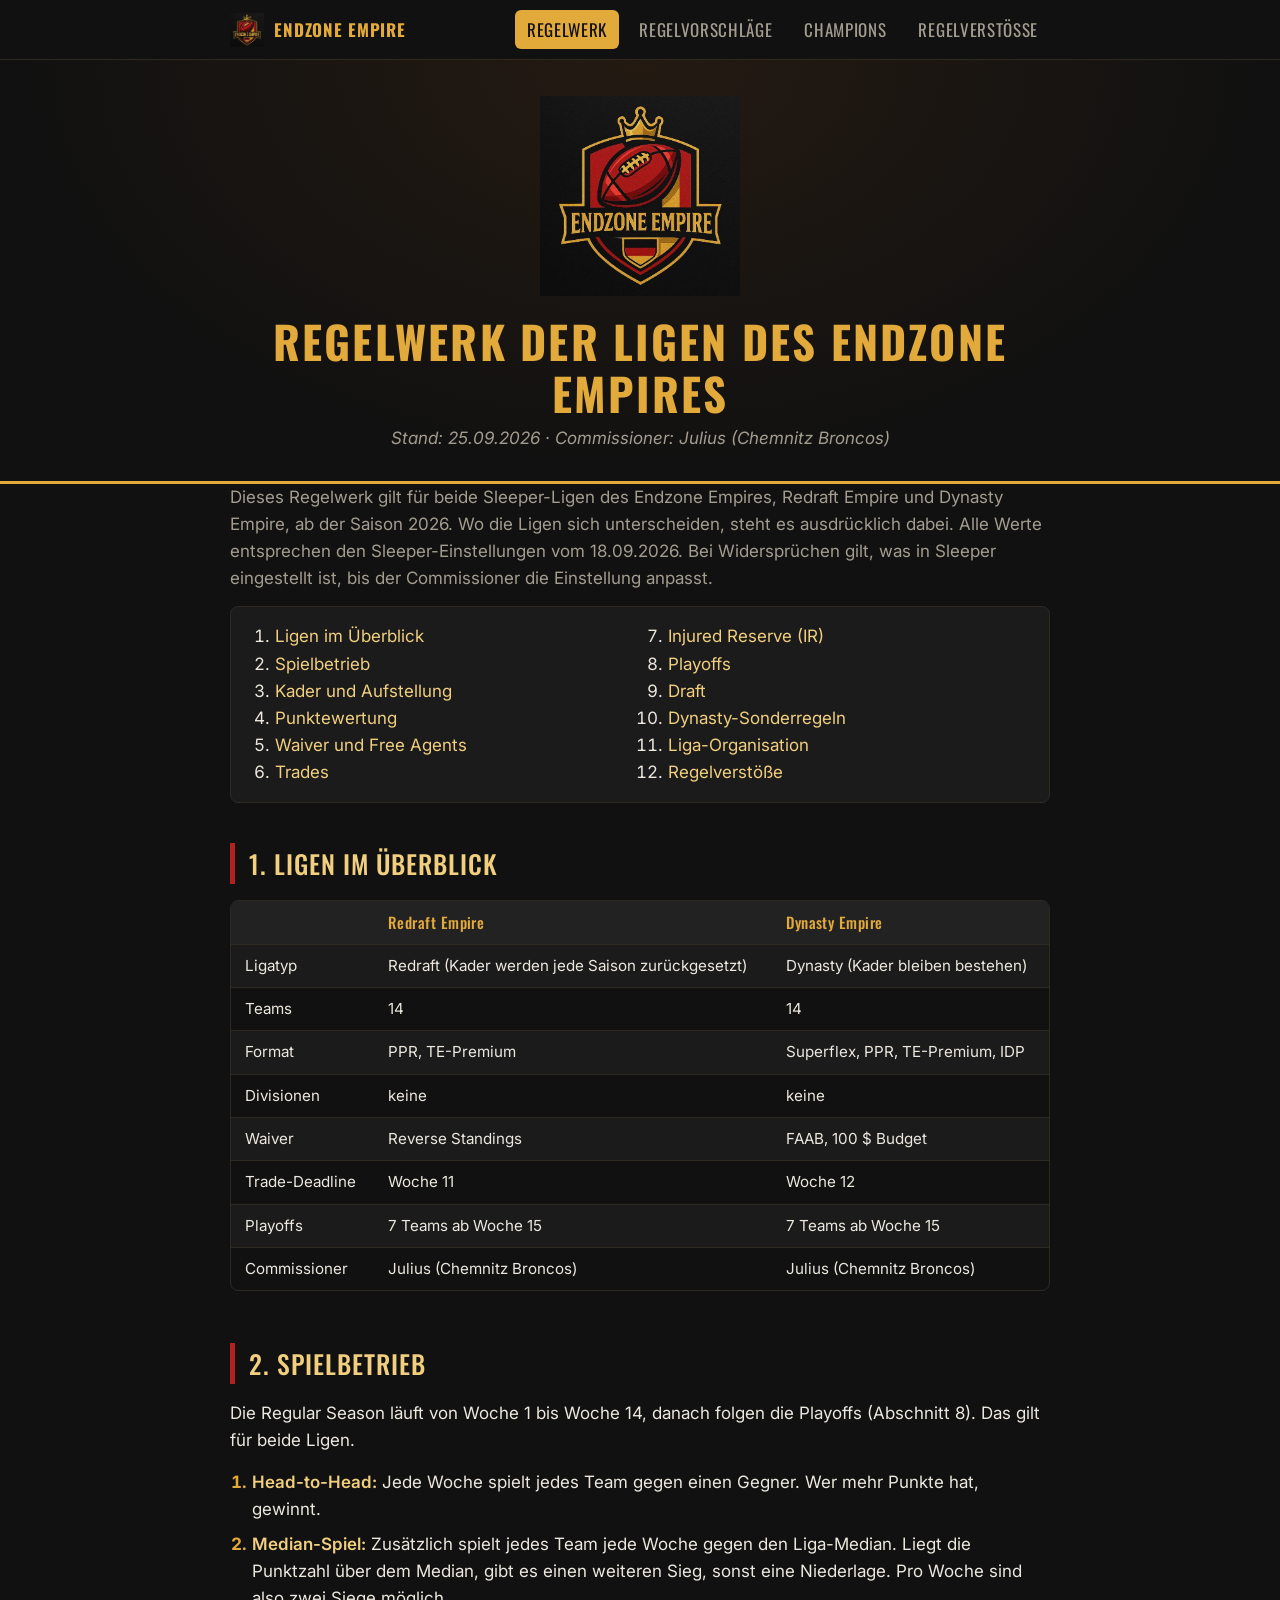
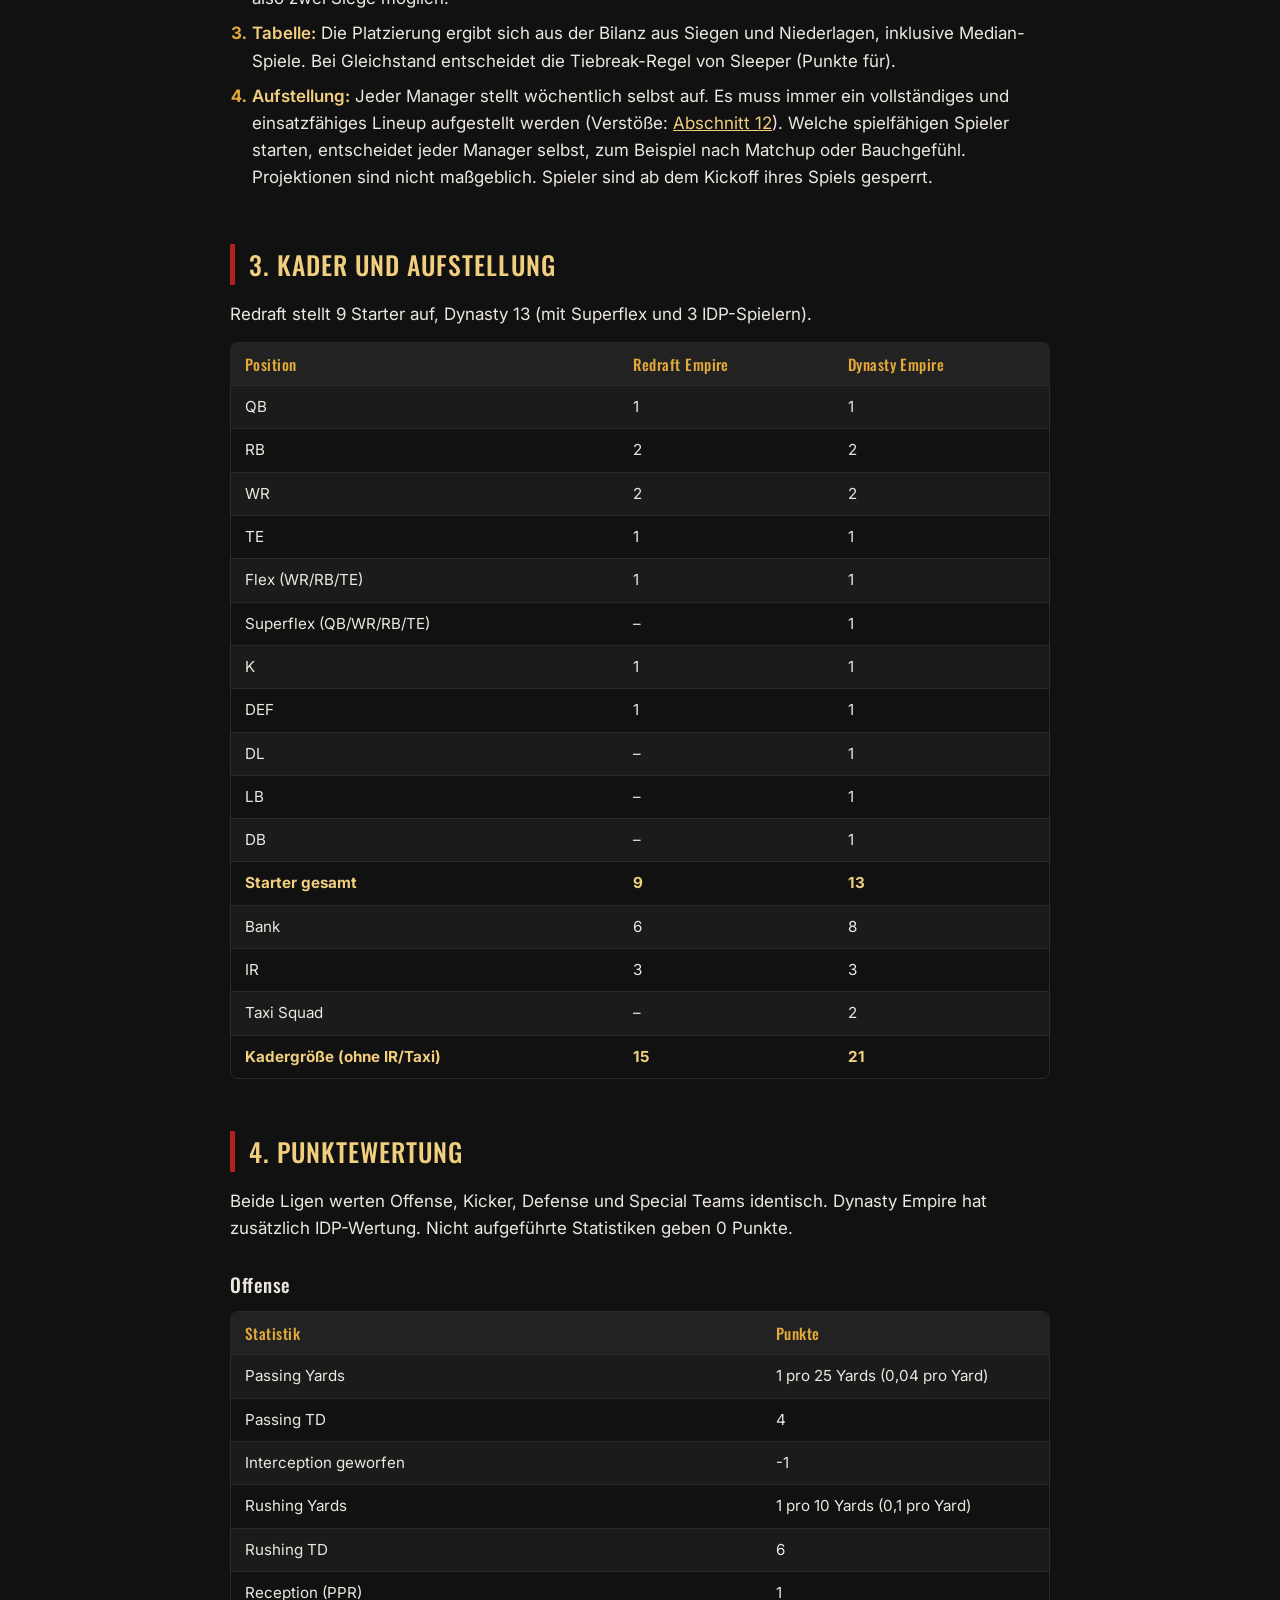
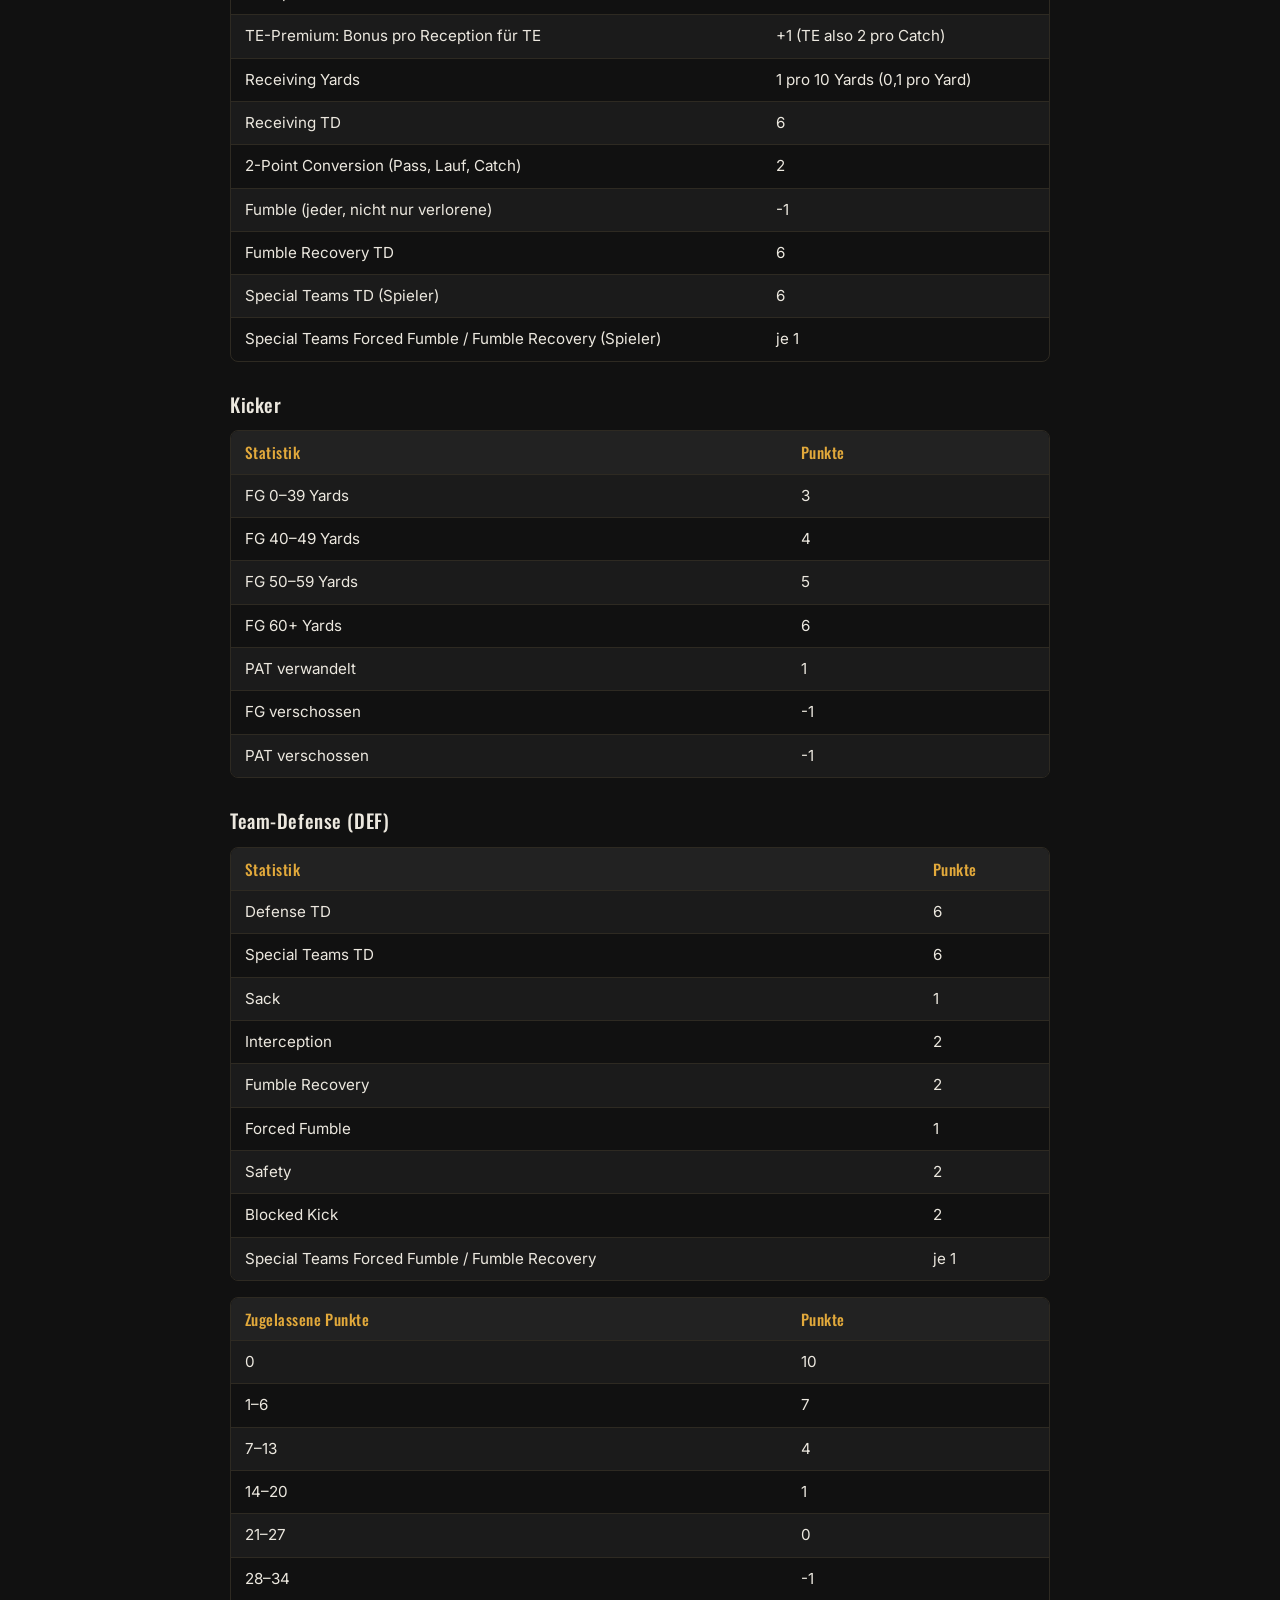
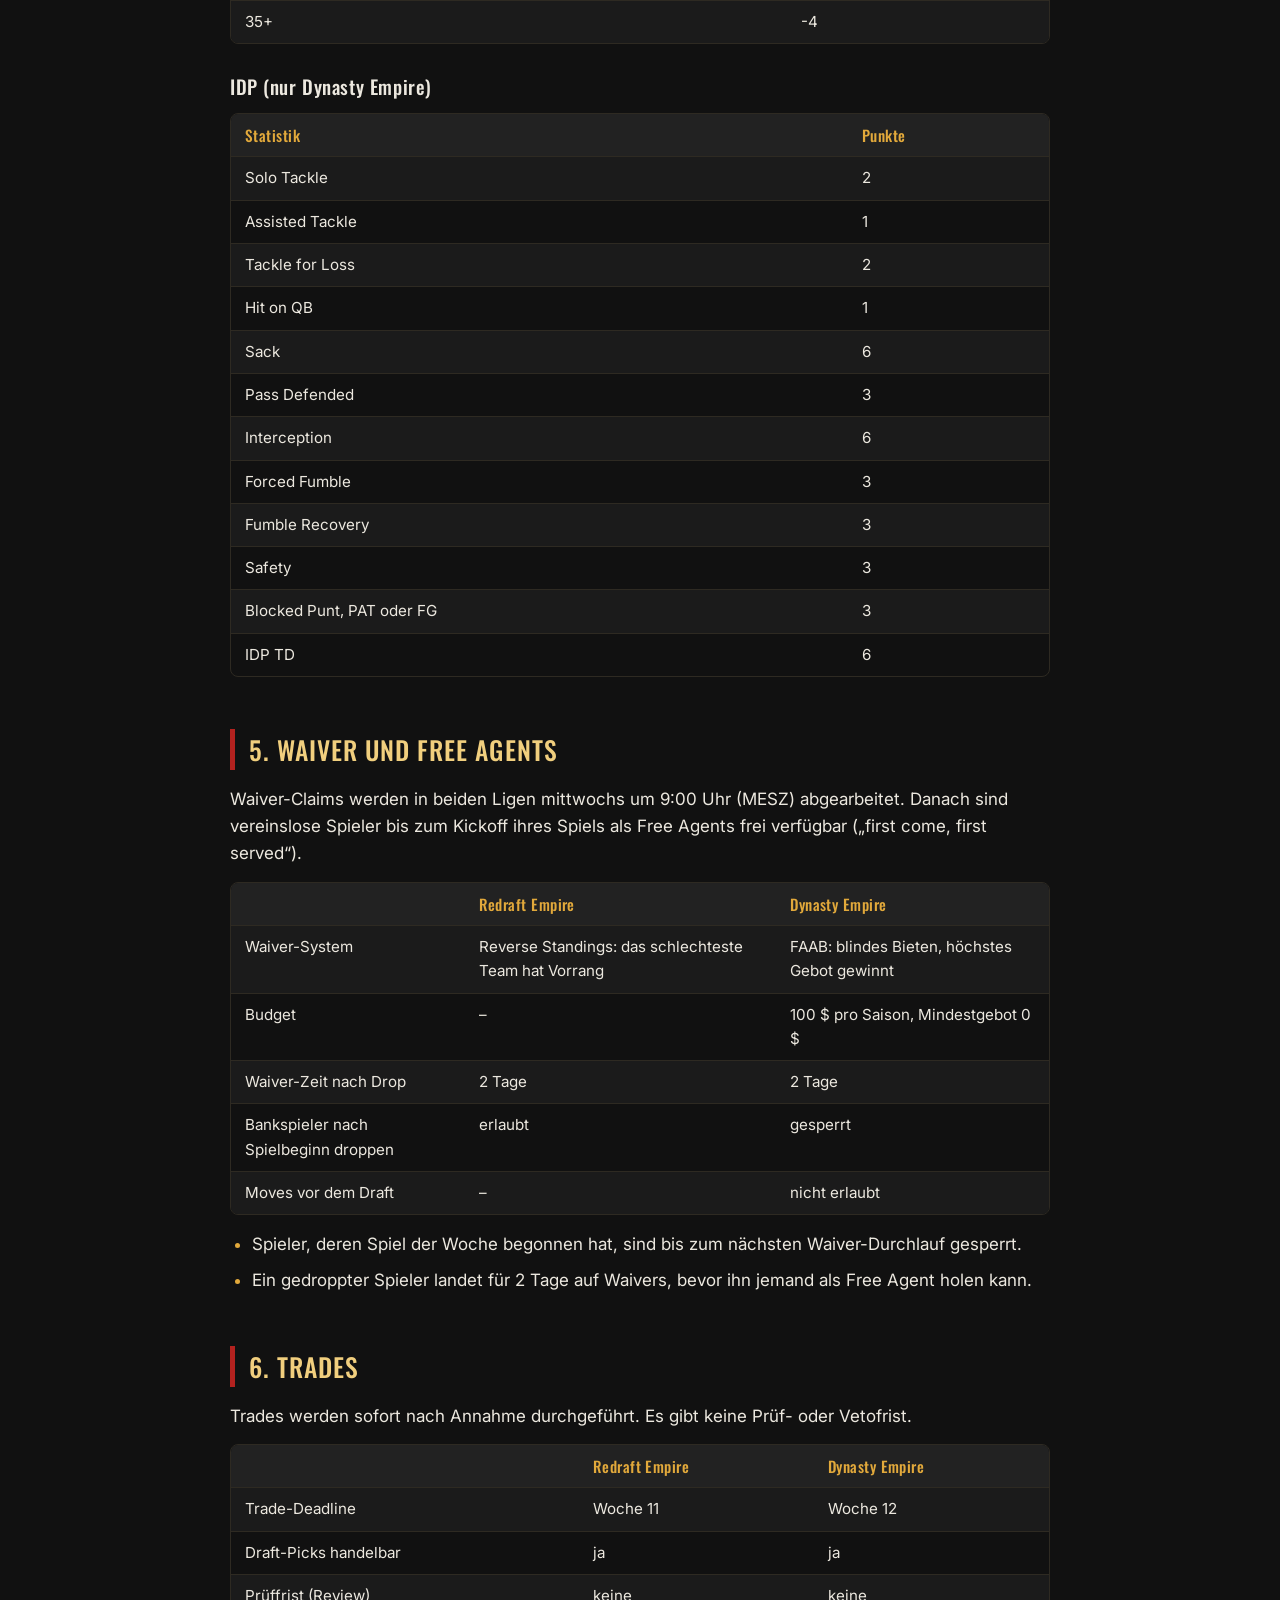
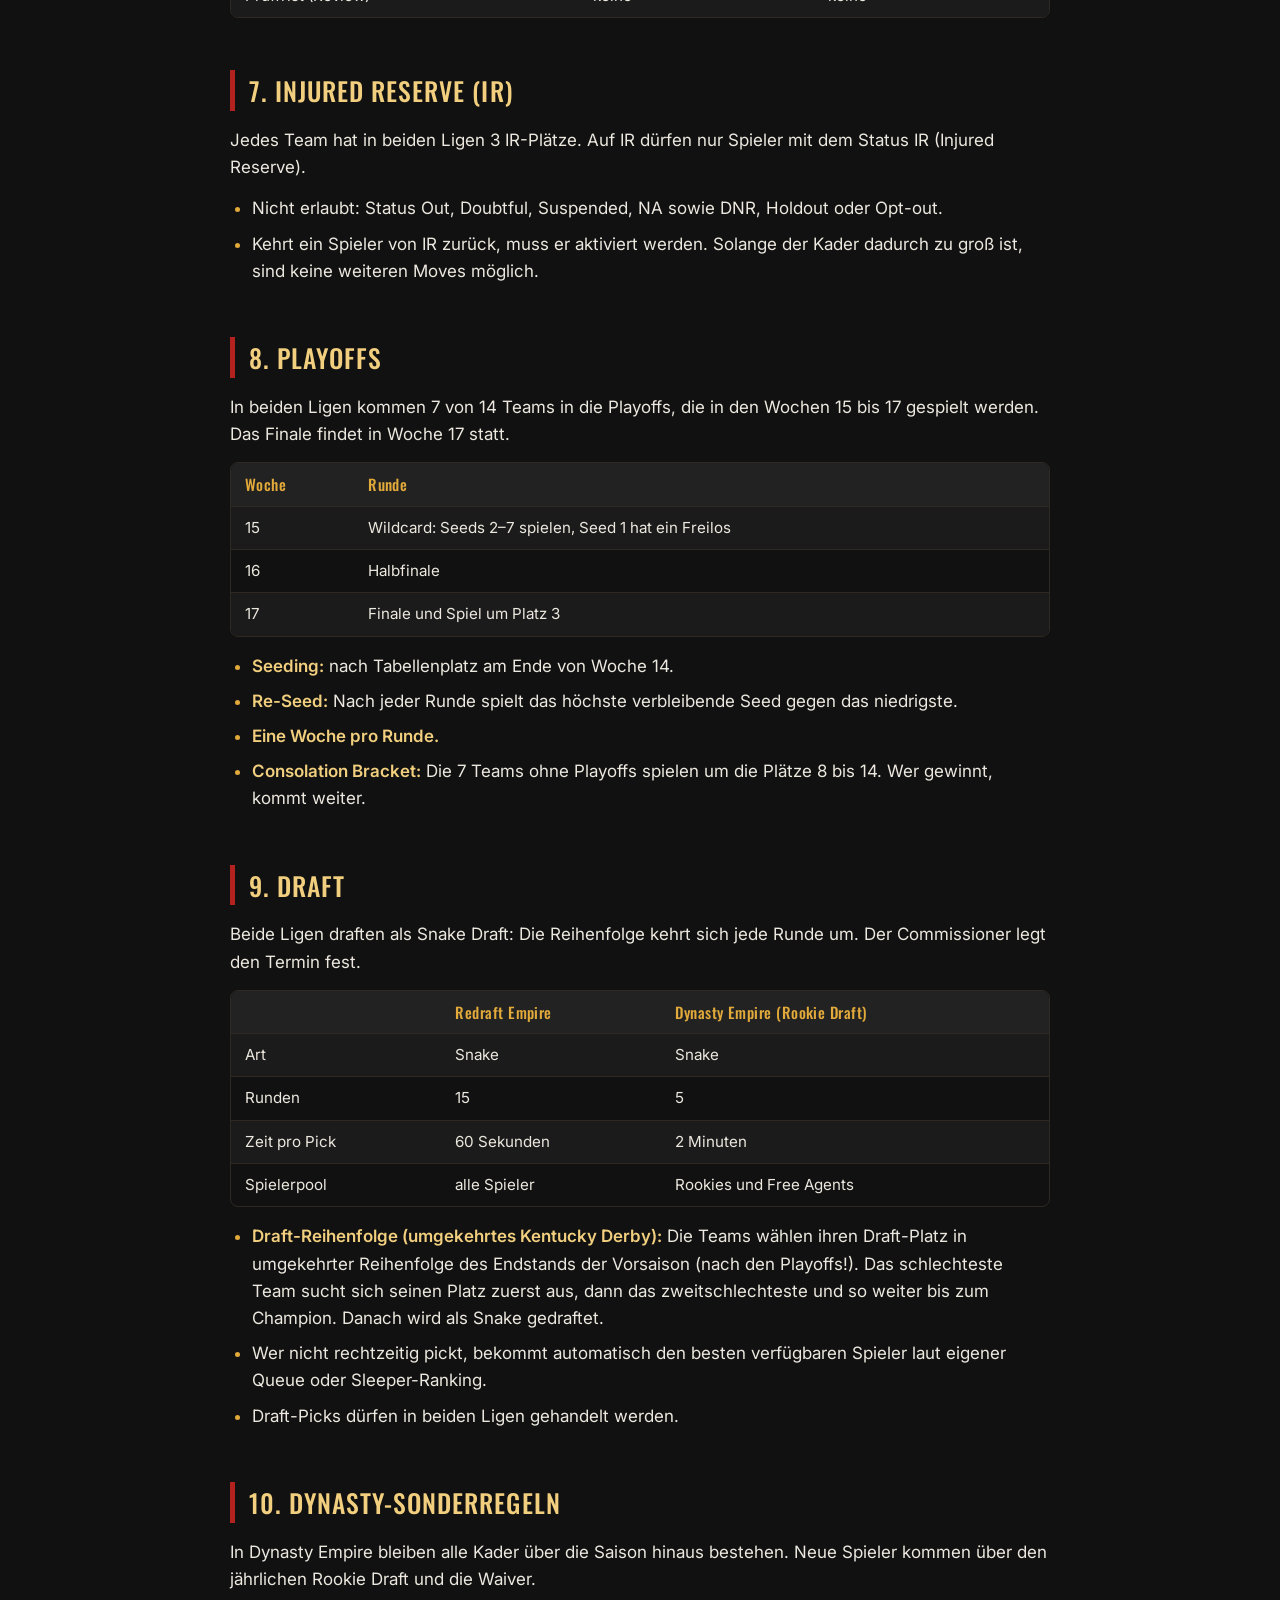
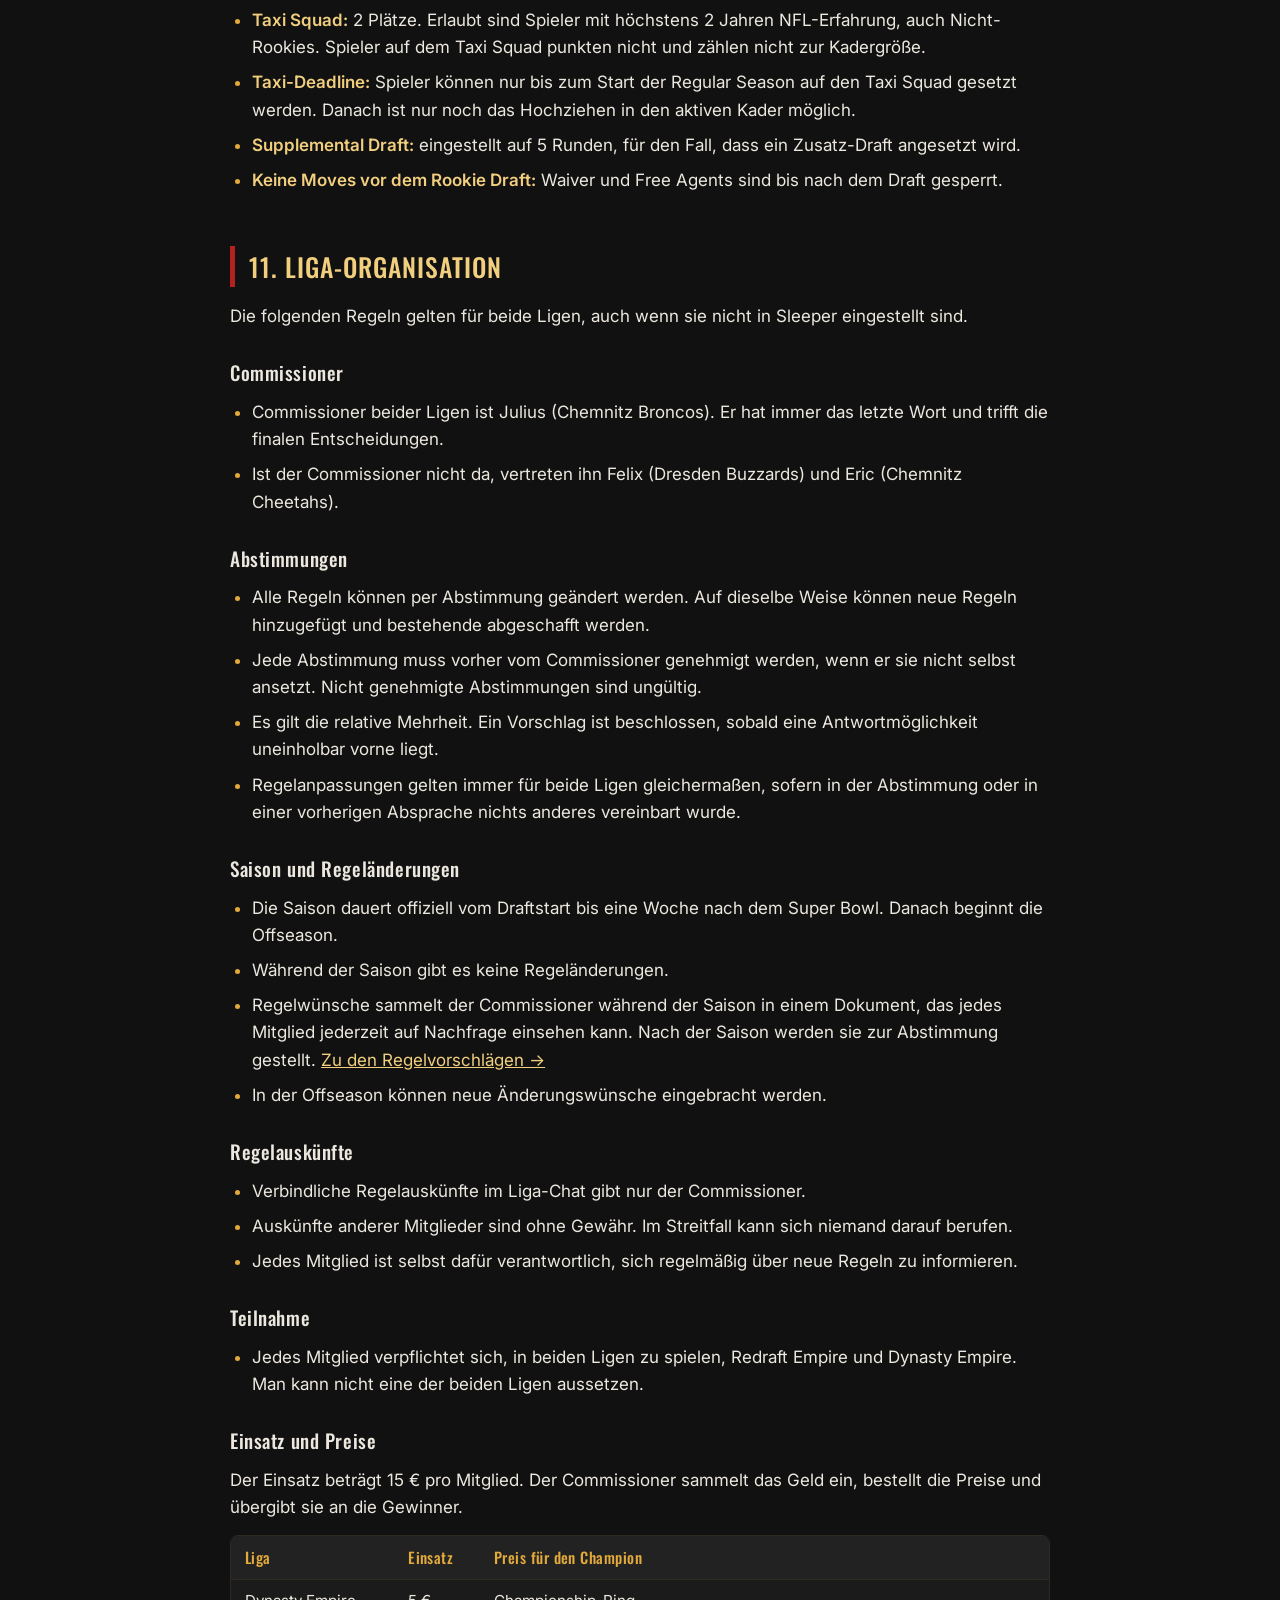
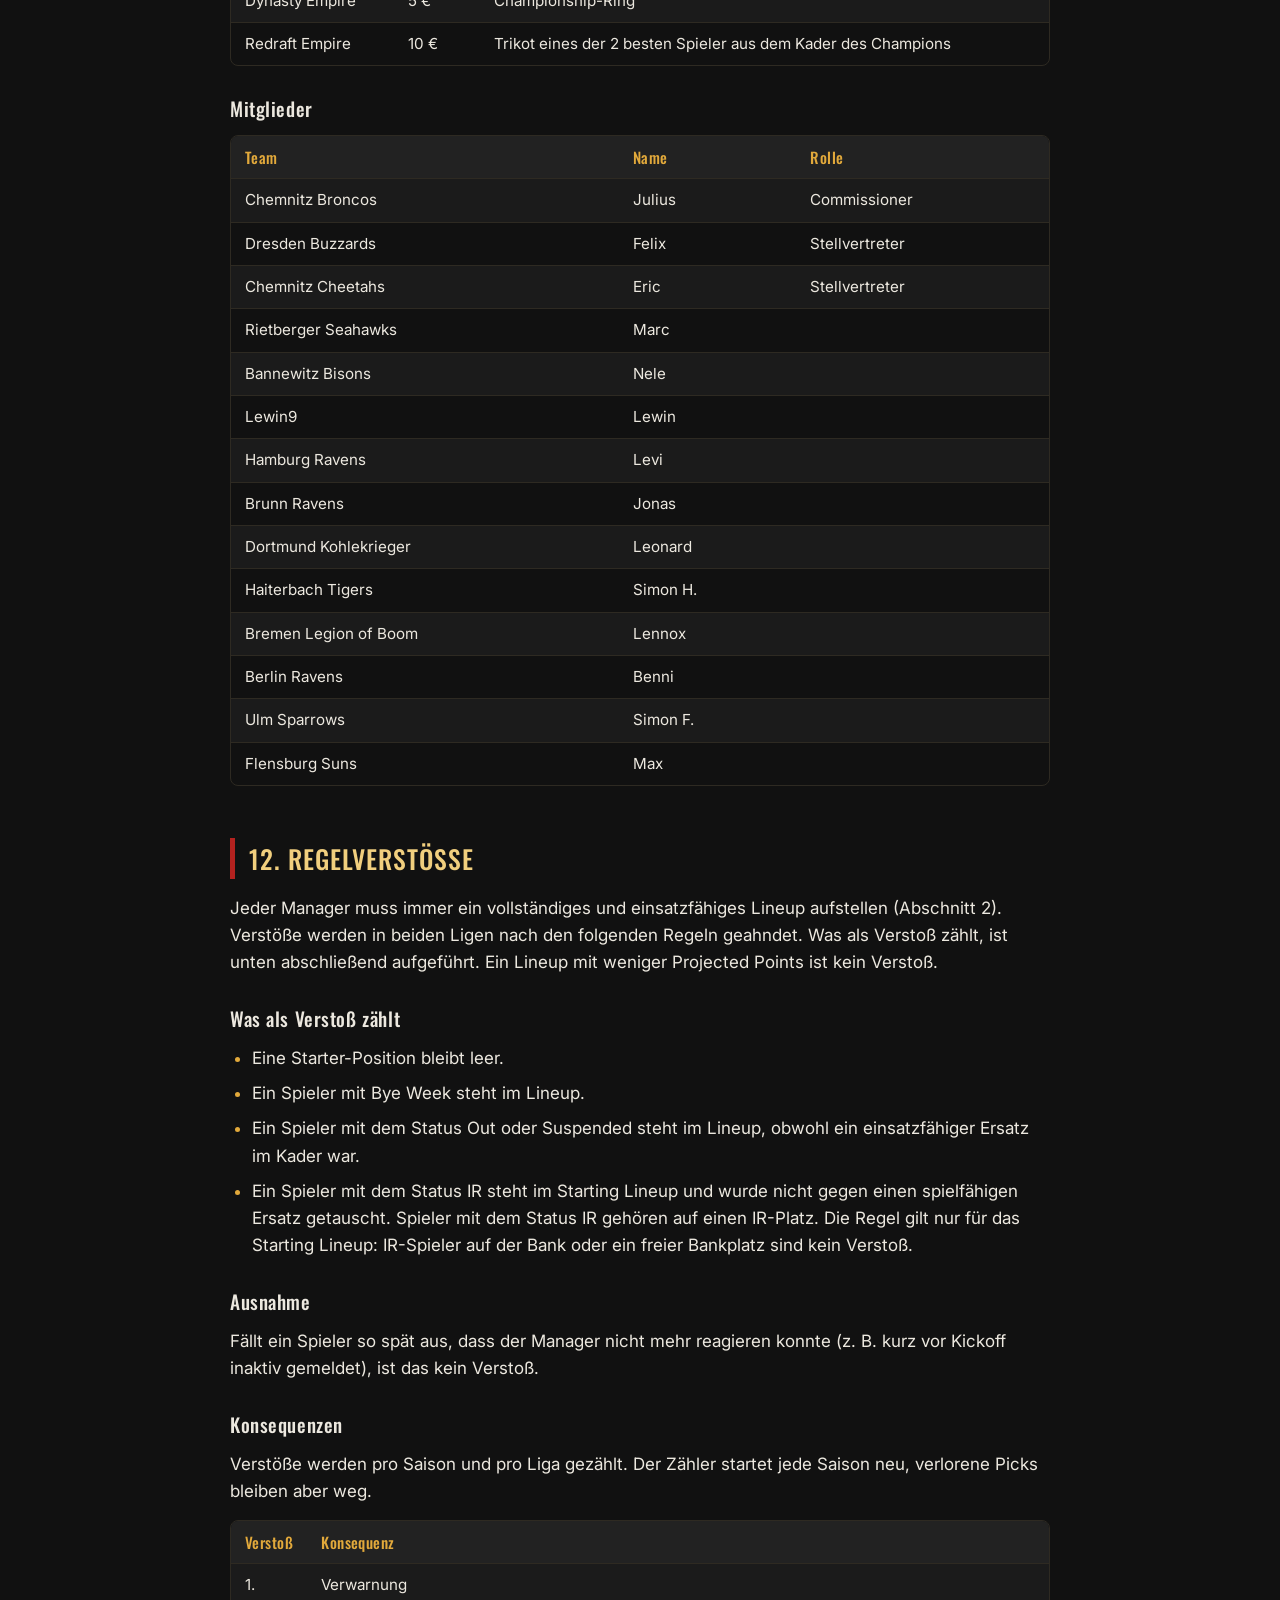
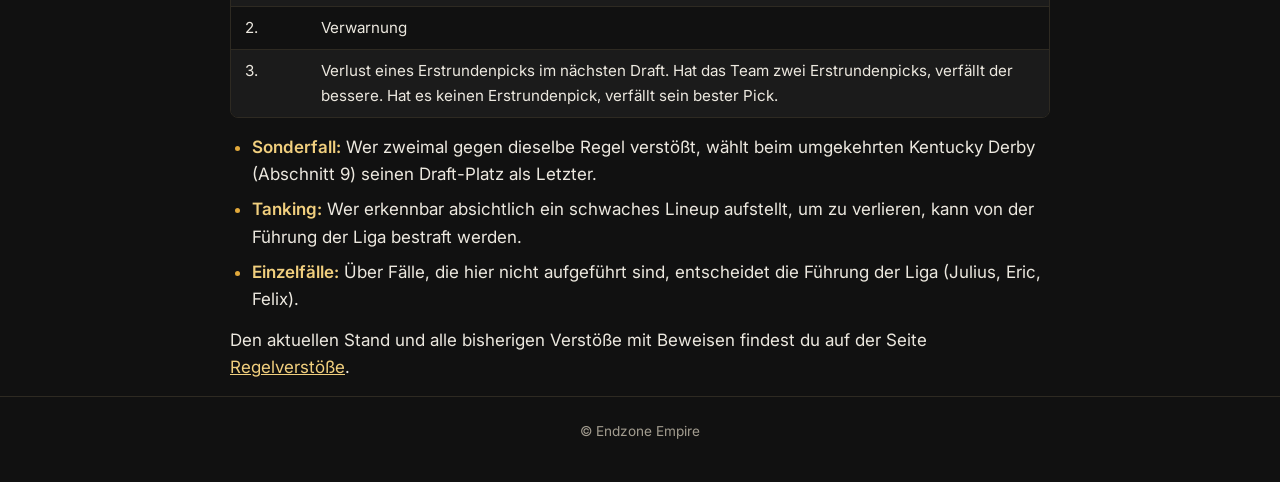
==== index.html @ e53355a7 "Lineup-Regel: vollständig und einsatzfähig statt bestmöglich, Tanking-Klausel Co-Authored-By: Claude" ====
<!doctype html>
<html lang="de">
<head>
  <meta charset="utf-8">
  <meta name="viewport" content="width=device-width, initial-scale=1">
  <title>Endzone Empire – Regelwerk</title>
  <link rel="icon" href="logo.png">
  <link rel="preconnect" href="https://fonts.googleapis.com">
  <link rel="preconnect" href="https://fonts.gstatic.com" crossorigin>
  <link href="https://fonts.googleapis.com/css2?family=Oswald:wght@500;700&family=Inter:wght@400;600&display=swap" rel="stylesheet">
  <link rel="stylesheet" href="style.css?v=4">
</head>
<body>
  <nav class="top">
    <div class="wrap">
      <a class="brand" href="index.html"><img src="logo.png" alt="">Endzone Empire</a>
      <a class="tab active" href="index.html">Regelwerk</a>
      <a class="tab" href="vorschlaege.html">Regelvorschläge</a>
      <a class="tab" href="champions.html">Champions</a>
      <a class="tab" href="verstoesse.html">Regelverstöße</a>
    </div>
  </nav>

  <header class="hero">
    <div class="wrap">
      <img src="logo.png" alt="Endzone Empire Logo">
      <h1>Regelwerk der Ligen des Endzone Empires</h1>
      <p class="stand">Stand: 25.09.2026 · Commissioner: Julius (Chemnitz Broncos)</p>
    </div>
  </header>

  <main class="wrap">
    <p class="intro">Dieses Regelwerk gilt für beide Sleeper-Ligen des Endzone Empires, Redraft Empire und Dynasty Empire, ab der Saison 2026. Wo die Ligen sich unterscheiden, steht es ausdrücklich dabei. Alle Werte entsprechen den Sleeper-Einstellungen vom 18.09.2026. Bei Widersprüchen gilt, was in Sleeper eingestellt ist, bis der Commissioner die Einstellung anpasst.</p>

    <div class="toc">
      <ol>
        <li><a href="#ueberblick">Ligen im Überblick</a></li>
        <li><a href="#spielbetrieb">Spielbetrieb</a></li>
        <li><a href="#kader">Kader und Aufstellung</a></li>
        <li><a href="#punkte">Punktewertung</a></li>
        <li><a href="#waiver">Waiver und Free Agents</a></li>
        <li><a href="#trades">Trades</a></li>
        <li><a href="#ir">Injured Reserve (IR)</a></li>
        <li><a href="#playoffs">Playoffs</a></li>
        <li><a href="#draft">Draft</a></li>
        <li><a href="#dynasty">Dynasty-Sonderregeln</a></li>
        <li><a href="#organisation">Liga-Organisation</a></li>
        <li><a href="#verstoesse">Regelverstöße</a></li>
      </ol>
    </div>

    <section id="ueberblick">
      <h2>1. Ligen im Überblick</h2>
      <div class="table-scroll">
        <table>
          <thead><tr><th></th><th>Redraft Empire</th><th>Dynasty Empire</th></tr></thead>
          <tbody>
            <tr><td>Ligatyp</td><td>Redraft (Kader werden jede Saison zurückgesetzt)</td><td>Dynasty (Kader bleiben bestehen)</td></tr>
            <tr><td>Teams</td><td>14</td><td>14</td></tr>
            <tr><td>Format</td><td>PPR, TE-Premium</td><td>Superflex, PPR, TE-Premium, IDP</td></tr>
            <tr><td>Divisionen</td><td>keine</td><td>keine</td></tr>
            <tr><td>Waiver</td><td>Reverse Standings</td><td>FAAB, 100 $ Budget</td></tr>
            <tr><td>Trade-Deadline</td><td>Woche 11</td><td>Woche 12</td></tr>
            <tr><td>Playoffs</td><td>7 Teams ab Woche 15</td><td>7 Teams ab Woche 15</td></tr>
            <tr><td>Commissioner</td><td>Julius (Chemnitz Broncos)</td><td>Julius (Chemnitz Broncos)</td></tr>
          </tbody>
        </table>
      </div>
    </section>

    <section id="spielbetrieb">
      <h2>2. Spielbetrieb</h2>
      <p>Die Regular Season läuft von Woche 1 bis Woche 14, danach folgen die Playoffs (Abschnitt 8). Das gilt für beide Ligen.</p>
      <ol class="steps">
        <li><strong>Head-to-Head:</strong> Jede Woche spielt jedes Team gegen einen Gegner. Wer mehr Punkte hat, gewinnt.</li>
        <li><strong>Median-Spiel:</strong> Zusätzlich spielt jedes Team jede Woche gegen den Liga-Median. Liegt die Punktzahl über dem Median, gibt es einen weiteren Sieg, sonst eine Niederlage. Pro Woche sind also zwei Siege möglich.</li>
        <li><strong>Tabelle:</strong> Die Platzierung ergibt sich aus der Bilanz aus Siegen und Niederlagen, inklusive Median-Spiele. Bei Gleichstand entscheidet die Tiebreak-Regel von Sleeper (Punkte für).</li>
        <li><strong>Aufstellung:</strong> Jeder Manager stellt wöchentlich selbst auf. Es muss immer ein vollständiges und einsatzfähiges Lineup aufgestellt werden (Verstöße: <a href="#verstoesse">Abschnitt 12</a>). Welche spielfähigen Spieler starten, entscheidet jeder Manager selbst, zum Beispiel nach Matchup oder Bauchgefühl. Projektionen sind nicht maßgeblich. Spieler sind ab dem Kickoff ihres Spiels gesperrt.</li>
      </ol>
    </section>

    <section id="kader">
      <h2>3. Kader und Aufstellung</h2>
      <p>Redraft stellt 9 Starter auf, Dynasty 13 (mit Superflex und 3 IDP-Spielern).</p>
      <div class="table-scroll">
        <table>
          <thead><tr><th>Position</th><th>Redraft Empire</th><th>Dynasty Empire</th></tr></thead>
          <tbody>
            <tr><td>QB</td><td>1</td><td>1</td></tr>
            <tr><td>RB</td><td>2</td><td>2</td></tr>
            <tr><td>WR</td><td>2</td><td>2</td></tr>
            <tr><td>TE</td><td>1</td><td>1</td></tr>
            <tr><td>Flex (WR/RB/TE)</td><td>1</td><td>1</td></tr>
            <tr><td>Superflex (QB/WR/RB/TE)</td><td>–</td><td>1</td></tr>
            <tr><td>K</td><td>1</td><td>1</td></tr>
            <tr><td>DEF</td><td>1</td><td>1</td></tr>
            <tr><td>DL</td><td>–</td><td>1</td></tr>
            <tr><td>LB</td><td>–</td><td>1</td></tr>
            <tr><td>DB</td><td>–</td><td>1</td></tr>
            <tr class="total"><td>Starter gesamt</td><td>9</td><td>13</td></tr>
            <tr><td>Bank</td><td>6</td><td>8</td></tr>
            <tr><td>IR</td><td>3</td><td>3</td></tr>
            <tr><td>Taxi Squad</td><td>–</td><td>2</td></tr>
            <tr class="total"><td>Kadergröße (ohne IR/Taxi)</td><td>15</td><td>21</td></tr>
          </tbody>
        </table>
      </div>
    </section>

    <section id="punkte">
      <h2>4. Punktewertung</h2>
      <p>Beide Ligen werten Offense, Kicker, Defense und Special Teams identisch. Dynasty Empire hat zusätzlich IDP-Wertung. Nicht aufgeführte Statistiken geben 0 Punkte.</p>

      <h3>Offense</h3>
      <div class="table-scroll">
        <table>
          <thead><tr><th>Statistik</th><th>Punkte</th></tr></thead>
          <tbody>
            <tr><td>Passing Yards</td><td>1 pro 25 Yards (0,04 pro Yard)</td></tr>
            <tr><td>Passing TD</td><td>4</td></tr>
            <tr><td>Interception geworfen</td><td>-1</td></tr>
            <tr><td>Rushing Yards</td><td>1 pro 10 Yards (0,1 pro Yard)</td></tr>
            <tr><td>Rushing TD</td><td>6</td></tr>
            <tr><td>Reception (PPR)</td><td>1</td></tr>
            <tr><td>TE-Premium: Bonus pro Reception für TE</td><td>+1 (TE also 2 pro Catch)</td></tr>
            <tr><td>Receiving Yards</td><td>1 pro 10 Yards (0,1 pro Yard)</td></tr>
            <tr><td>Receiving TD</td><td>6</td></tr>
            <tr><td>2-Point Conversion (Pass, Lauf, Catch)</td><td>2</td></tr>
            <tr><td>Fumble (jeder, nicht nur verlorene)</td><td>-1</td></tr>
            <tr><td>Fumble Recovery TD</td><td>6</td></tr>
            <tr><td>Special Teams TD (Spieler)</td><td>6</td></tr>
            <tr><td>Special Teams Forced Fumble / Fumble Recovery (Spieler)</td><td>je 1</td></tr>
          </tbody>
        </table>
      </div>

      <h3>Kicker</h3>
      <div class="table-scroll">
        <table>
          <thead><tr><th>Statistik</th><th>Punkte</th></tr></thead>
          <tbody>
            <tr><td>FG 0–39 Yards</td><td>3</td></tr>
            <tr><td>FG 40–49 Yards</td><td>4</td></tr>
            <tr><td>FG 50–59 Yards</td><td>5</td></tr>
            <tr><td>FG 60+ Yards</td><td>6</td></tr>
            <tr><td>PAT verwandelt</td><td>1</td></tr>
            <tr><td>FG verschossen</td><td>-1</td></tr>
            <tr><td>PAT verschossen</td><td>-1</td></tr>
          </tbody>
        </table>
      </div>

      <h3>Team-Defense (DEF)</h3>
      <div class="table-scroll">
        <table>
          <thead><tr><th>Statistik</th><th>Punkte</th></tr></thead>
          <tbody>
            <tr><td>Defense TD</td><td>6</td></tr>
            <tr><td>Special Teams TD</td><td>6</td></tr>
            <tr><td>Sack</td><td>1</td></tr>
            <tr><td>Interception</td><td>2</td></tr>
            <tr><td>Fumble Recovery</td><td>2</td></tr>
            <tr><td>Forced Fumble</td><td>1</td></tr>
            <tr><td>Safety</td><td>2</td></tr>
            <tr><td>Blocked Kick</td><td>2</td></tr>
            <tr><td>Special Teams Forced Fumble / Fumble Recovery</td><td>je 1</td></tr>
          </tbody>
        </table>
      </div>
      <div class="table-scroll">
        <table>
          <thead><tr><th>Zugelassene Punkte</th><th>Punkte</th></tr></thead>
          <tbody>
            <tr><td>0</td><td>10</td></tr>
            <tr><td>1–6</td><td>7</td></tr>
            <tr><td>7–13</td><td>4</td></tr>
            <tr><td>14–20</td><td>1</td></tr>
            <tr><td>21–27</td><td>0</td></tr>
            <tr><td>28–34</td><td>-1</td></tr>
            <tr><td>35+</td><td>-4</td></tr>
          </tbody>
        </table>
      </div>

      <h3>IDP (nur Dynasty Empire)</h3>
      <div class="table-scroll">
        <table>
          <thead><tr><th>Statistik</th><th>Punkte</th></tr></thead>
          <tbody>
            <tr><td>Solo Tackle</td><td>2</td></tr>
            <tr><td>Assisted Tackle</td><td>1</td></tr>
            <tr><td>Tackle for Loss</td><td>2</td></tr>
            <tr><td>Hit on QB</td><td>1</td></tr>
            <tr><td>Sack</td><td>6</td></tr>
            <tr><td>Pass Defended</td><td>3</td></tr>
            <tr><td>Interception</td><td>6</td></tr>
            <tr><td>Forced Fumble</td><td>3</td></tr>
            <tr><td>Fumble Recovery</td><td>3</td></tr>
            <tr><td>Safety</td><td>3</td></tr>
            <tr><td>Blocked Punt, PAT oder FG</td><td>3</td></tr>
            <tr><td>IDP TD</td><td>6</td></tr>
          </tbody>
        </table>
      </div>
    </section>

    <section id="waiver">
      <h2>5. Waiver und Free Agents</h2>
      <p>Waiver-Claims werden in beiden Ligen mittwochs um 9:00 Uhr (MESZ) abgearbeitet. Danach sind vereinslose Spieler bis zum Kickoff ihres Spiels als Free Agents frei verfügbar („first come, first served“).</p>
      <div class="table-scroll">
        <table>
          <thead><tr><th></th><th>Redraft Empire</th><th>Dynasty Empire</th></tr></thead>
          <tbody>
            <tr><td>Waiver-System</td><td>Reverse Standings: das schlechteste Team hat Vorrang</td><td>FAAB: blindes Bieten, höchstes Gebot gewinnt</td></tr>
            <tr><td>Budget</td><td>–</td><td>100 $ pro Saison, Mindestgebot 0 $</td></tr>
            <tr><td>Waiver-Zeit nach Drop</td><td>2 Tage</td><td>2 Tage</td></tr>
            <tr><td>Bankspieler nach Spielbeginn droppen</td><td>erlaubt</td><td>gesperrt</td></tr>
            <tr><td>Moves vor dem Draft</td><td>–</td><td>nicht erlaubt</td></tr>
          </tbody>
        </table>
      </div>
      <ul class="points">
        <li>Spieler, deren Spiel der Woche begonnen hat, sind bis zum nächsten Waiver-Durchlauf gesperrt.</li>
        <li>Ein gedroppter Spieler landet für 2 Tage auf Waivers, bevor ihn jemand als Free Agent holen kann.</li>
      </ul>
    </section>

    <section id="trades">
      <h2>6. Trades</h2>
      <p>Trades werden sofort nach Annahme durchgeführt. Es gibt keine Prüf- oder Vetofrist.</p>
      <div class="table-scroll">
        <table>
          <thead><tr><th></th><th>Redraft Empire</th><th>Dynasty Empire</th></tr></thead>
          <tbody>
            <tr><td>Trade-Deadline</td><td>Woche 11</td><td>Woche 12</td></tr>
            <tr><td>Draft-Picks handelbar</td><td>ja</td><td>ja</td></tr>
            <tr><td>Prüffrist (Review)</td><td>keine</td><td>keine</td></tr>
          </tbody>
        </table>
      </div>
    </section>

    <section id="ir">
      <h2>7. Injured Reserve (IR)</h2>
      <p>Jedes Team hat in beiden Ligen 3 IR-Plätze. Auf IR dürfen nur Spieler mit dem Status IR (Injured Reserve).</p>
      <ul class="points">
        <li>Nicht erlaubt: Status Out, Doubtful, Suspended, NA sowie DNR, Holdout oder Opt-out.</li>
        <li>Kehrt ein Spieler von IR zurück, muss er aktiviert werden. Solange der Kader dadurch zu groß ist, sind keine weiteren Moves möglich.</li>
      </ul>
    </section>

    <section id="playoffs">
      <h2>8. Playoffs</h2>
      <p>In beiden Ligen kommen 7 von 14 Teams in die Playoffs, die in den Wochen 15 bis 17 gespielt werden. Das Finale findet in Woche 17 statt.</p>
      <div class="table-scroll">
        <table>
          <thead><tr><th>Woche</th><th>Runde</th></tr></thead>
          <tbody>
            <tr><td>15</td><td>Wildcard: Seeds 2–7 spielen, Seed 1 hat ein Freilos</td></tr>
            <tr><td>16</td><td>Halbfinale</td></tr>
            <tr><td>17</td><td>Finale und Spiel um Platz 3</td></tr>
          </tbody>
        </table>
      </div>
      <ul class="points">
        <li><strong>Seeding:</strong> nach Tabellenplatz am Ende von Woche 14.</li>
        <li><strong>Re-Seed:</strong> Nach jeder Runde spielt das höchste verbleibende Seed gegen das niedrigste.</li>
        <li><strong>Eine Woche pro Runde.</strong></li>
        <li><strong>Consolation Bracket:</strong> Die 7 Teams ohne Playoffs spielen um die Plätze 8 bis 14. Wer gewinnt, kommt weiter.</li>
      </ul>
    </section>

    <section id="draft">
      <h2>9. Draft</h2>
      <p>Beide Ligen draften als Snake Draft: Die Reihenfolge kehrt sich jede Runde um. Der Commissioner legt den Termin fest.</p>
      <div class="table-scroll">
        <table>
          <thead><tr><th></th><th>Redraft Empire</th><th>Dynasty Empire (Rookie Draft)</th></tr></thead>
          <tbody>
            <tr><td>Art</td><td>Snake</td><td>Snake</td></tr>
            <tr><td>Runden</td><td>15</td><td>5</td></tr>
            <tr><td>Zeit pro Pick</td><td>60 Sekunden</td><td>2 Minuten</td></tr>
            <tr><td>Spielerpool</td><td>alle Spieler</td><td>Rookies und Free Agents</td></tr>
          </tbody>
        </table>
      </div>
      <ul class="points">
        <li><strong>Draft-Reihenfolge (umgekehrtes Kentucky Derby):</strong> Die Teams wählen ihren Draft-Platz in umgekehrter Reihenfolge des Endstands der Vorsaison (nach den Playoffs!). Das schlechteste Team sucht sich seinen Platz zuerst aus, dann das zweitschlechteste und so weiter bis zum Champion. Danach wird als Snake gedraftet.</li>
        <li>Wer nicht rechtzeitig pickt, bekommt automatisch den besten verfügbaren Spieler laut eigener Queue oder Sleeper-Ranking.</li>
        <li>Draft-Picks dürfen in beiden Ligen gehandelt werden.</li>
      </ul>
    </section>

    <section id="dynasty">
      <h2>10. Dynasty-Sonderregeln</h2>
      <p>In Dynasty Empire bleiben alle Kader über die Saison hinaus bestehen. Neue Spieler kommen über den jährlichen Rookie Draft und die Waiver.</p>
      <ul class="points">
        <li><strong>Taxi Squad:</strong> 2 Plätze. Erlaubt sind Spieler mit höchstens 2 Jahren NFL-Erfahrung, auch Nicht-Rookies. Spieler auf dem Taxi Squad punkten nicht und zählen nicht zur Kadergröße.</li>
        <li><strong>Taxi-Deadline:</strong> Spieler können nur bis zum Start der Regular Season auf den Taxi Squad gesetzt werden. Danach ist nur noch das Hochziehen in den aktiven Kader möglich.</li>
        <li><strong>Supplemental Draft:</strong> eingestellt auf 5 Runden, für den Fall, dass ein Zusatz-Draft angesetzt wird.</li>
        <li><strong>Keine Moves vor dem Rookie Draft:</strong> Waiver und Free Agents sind bis nach dem Draft gesperrt.</li>
      </ul>
    </section>

    <section id="organisation">
      <h2>11. Liga-Organisation</h2>
      <p>Die folgenden Regeln gelten für beide Ligen, auch wenn sie nicht in Sleeper eingestellt sind.</p>

      <h3>Commissioner</h3>
      <ul class="points">
        <li>Commissioner beider Ligen ist Julius (Chemnitz Broncos). Er hat immer das letzte Wort und trifft die finalen Entscheidungen.</li>
        <li>Ist der Commissioner nicht da, vertreten ihn Felix (Dresden Buzzards) und Eric (Chemnitz Cheetahs).</li>
      </ul>

      <h3>Abstimmungen</h3>
      <ul class="points">
        <li>Alle Regeln können per Abstimmung geändert werden. Auf dieselbe Weise können neue Regeln hinzugefügt und bestehende abgeschafft werden.</li>
        <li>Jede Abstimmung muss vorher vom Commissioner genehmigt werden, wenn er sie nicht selbst ansetzt. Nicht genehmigte Abstimmungen sind ungültig.</li>
        <li>Es gilt die relative Mehrheit. Ein Vorschlag ist beschlossen, sobald eine Antwortmöglichkeit uneinholbar vorne liegt.</li>
        <li>Regelanpassungen gelten immer für beide Ligen gleichermaßen, sofern in der Abstimmung oder in einer vorherigen Absprache nichts anderes vereinbart wurde.</li>
      </ul>

      <h3>Saison und Regeländerungen</h3>
      <ul class="points">
        <li>Die Saison dauert offiziell vom Draftstart bis eine Woche nach dem Super Bowl. Danach beginnt die Offseason.</li>
        <li>Während der Saison gibt es keine Regeländerungen.</li>
        <li>Regelwünsche sammelt der Commissioner während der Saison in einem Dokument, das jedes Mitglied jederzeit auf Nachfrage einsehen kann. Nach der Saison werden sie zur Abstimmung gestellt. <a href="vorschlaege.html">Zu den Regelvorschlägen →</a></li>
        <li>In der Offseason können neue Änderungswünsche eingebracht werden.</li>
      </ul>

      <h3>Regelauskünfte</h3>
      <ul class="points">
        <li>Verbindliche Regelauskünfte im Liga-Chat gibt nur der Commissioner.</li>
        <li>Auskünfte anderer Mitglieder sind ohne Gewähr. Im Streitfall kann sich niemand darauf berufen.</li>
        <li>Jedes Mitglied ist selbst dafür verantwortlich, sich regelmäßig über neue Regeln zu informieren.</li>
      </ul>

      <h3>Teilnahme</h3>
      <ul class="points">
        <li>Jedes Mitglied verpflichtet sich, in beiden Ligen zu spielen, Redraft Empire und Dynasty Empire. Man kann nicht eine der beiden Ligen aussetzen.</li>
      </ul>

      <h3>Einsatz und Preise</h3>
      <p>Der Einsatz beträgt 15 € pro Mitglied. Der Commissioner sammelt das Geld ein, bestellt die Preise und übergibt sie an die Gewinner.</p>
      <div class="table-scroll">
        <table>
          <thead><tr><th>Liga</th><th>Einsatz</th><th>Preis für den Champion</th></tr></thead>
          <tbody>
            <tr><td>Dynasty Empire</td><td class="num">5 €</td><td>Championship-Ring</td></tr>
            <tr><td>Redraft Empire</td><td class="num">10 €</td><td>Trikot eines der 2 besten Spieler aus dem Kader des Champions</td></tr>
          </tbody>
        </table>
      </div>

      <h3>Mitglieder</h3>
      <div class="table-scroll">
        <table>
          <thead><tr><th>Team</th><th>Name</th><th>Rolle</th></tr></thead>
          <tbody>
            <tr><td>Chemnitz Broncos</td><td>Julius</td><td>Commissioner</td></tr>
            <tr><td>Dresden Buzzards</td><td>Felix</td><td>Stellvertreter</td></tr>
            <tr><td>Chemnitz Cheetahs</td><td>Eric</td><td>Stellvertreter</td></tr>
            <tr><td>Rietberger Seahawks</td><td>Marc</td><td></td></tr>
            <tr><td>Bannewitz Bisons</td><td>Nele</td><td></td></tr>
            <tr><td>Lewin9</td><td>Lewin</td><td></td></tr>
            <tr><td>Hamburg Ravens</td><td>Levi</td><td></td></tr>
            <tr><td>Brunn Ravens</td><td>Jonas</td><td></td></tr>
            <tr><td>Dortmund Kohlekrieger</td><td>Leonard</td><td></td></tr>
            <tr><td>Haiterbach Tigers</td><td>Simon H.</td><td></td></tr>
            <tr><td>Bremen Legion of Boom</td><td>Lennox</td><td></td></tr>
            <tr><td>Berlin Ravens</td><td>Benni</td><td></td></tr>
            <tr><td>Ulm Sparrows</td><td>Simon F.</td><td></td></tr>
            <tr><td>Flensburg Suns</td><td>Max</td><td></td></tr>
          </tbody>
        </table>
      </div>
    </section>

    <section id="verstoesse">
      <h2>12. Regelverstöße</h2>
      <p>Jeder Manager muss immer ein vollständiges und einsatzfähiges Lineup aufstellen (Abschnitt 2). Verstöße werden in beiden Ligen nach den folgenden Regeln geahndet. Was als Verstoß zählt, ist unten abschließend aufgeführt. Ein Lineup mit weniger Projected Points ist kein Verstoß.</p>

      <h3>Was als Verstoß zählt</h3>
      <ul class="points">
        <li>Eine Starter-Position bleibt leer.</li>
        <li>Ein Spieler mit Bye Week steht im Lineup.</li>
        <li>Ein Spieler mit dem Status Out oder Suspended steht im Lineup, obwohl ein einsatzfähiger Ersatz im Kader war.</li>
        <li>Ein Spieler mit dem Status IR steht im Starting Lineup und wurde nicht gegen einen spielfähigen Ersatz getauscht. Spieler mit dem Status IR gehören auf einen IR-Platz. Die Regel gilt nur für das Starting Lineup: IR-Spieler auf der Bank oder ein freier Bankplatz sind kein Verstoß.</li>
      </ul>

      <h3>Ausnahme</h3>
      <p>Fällt ein Spieler so spät aus, dass der Manager nicht mehr reagieren konnte (z. B. kurz vor Kickoff inaktiv gemeldet), ist das kein Verstoß.</p>

      <h3>Konsequenzen</h3>
      <p>Verstöße werden pro Saison und pro Liga gezählt. Der Zähler startet jede Saison neu, verlorene Picks bleiben aber weg.</p>
      <div class="table-scroll">
        <table>
          <thead><tr><th>Verstoß</th><th>Konsequenz</th></tr></thead>
          <tbody>
            <tr><td class="num">1.</td><td>Verwarnung</td></tr>
            <tr><td class="num">2.</td><td>Verwarnung</td></tr>
            <tr><td class="num">3.</td><td>Verlust eines Erstrundenpicks im nächsten Draft. Hat das Team zwei Erstrundenpicks, verfällt der bessere. Hat es keinen Erstrundenpick, verfällt sein bester Pick.</td></tr>
          </tbody>
        </table>
      </div>
      <ul class="points">
        <li><strong>Sonderfall:</strong> Wer zweimal gegen dieselbe Regel verstößt, wählt beim umgekehrten Kentucky Derby (Abschnitt 9) seinen Draft-Platz als Letzter.</li>
        <li><strong>Tanking:</strong> Wer erkennbar absichtlich ein schwaches Lineup aufstellt, um zu verlieren, kann von der Führung der Liga bestraft werden.</li>
        <li><strong>Einzelfälle:</strong> Über Fälle, die hier nicht aufgeführt sind, entscheidet die Führung der Liga (Julius, Eric, Felix).</li>
      </ul>

      <p>Den aktuellen Stand und alle bisherigen Verstöße mit Beweisen findest du auf der Seite <a href="verstoesse.html">Regelverstöße</a>.</p>
    </section>
  </main>

  <footer>© Endzone Empire</footer>
</body>
</html>
---- style.css ----
:root {
  --bg: #111111;
  --panel: #1b1b1b;
  --panel-2: #222;
  --line: #2e2a22;
  --gold: #e2a93b;
  --gold-soft: #f1cf7e;
  --red: #b3221f;
  --text: #ece8df;
  --muted: #a39d90;
}
* { box-sizing: border-box; }
html { scroll-behavior: smooth; }
body {
  margin: 0;
  background: var(--bg);
  color: var(--text);
  font: 17px/1.6 Inter, system-ui, -apple-system, "Segoe UI", Roboto, sans-serif;
}
a { color: var(--gold-soft); }
.wrap { max-width: 860px; margin: 0 auto; padding: 0 20px; }

/* Navigation */
nav.top {
  position: sticky;
  top: 0;
  z-index: 10;
  background: rgba(17, 17, 17, .94);
  backdrop-filter: blur(6px);
  border-bottom: 1px solid var(--line);
}
nav.top .wrap { display: flex; align-items: center; gap: 8px; padding-block: 10px; flex-wrap: wrap; }
nav.top .brand {
  display: flex; align-items: center; gap: 10px; margin-right: auto;
  font-family: Oswald, Impact, "Arial Narrow", sans-serif; font-weight: 700;
  text-transform: uppercase; letter-spacing: .05em; color: var(--gold); text-decoration: none;
}
nav.top .brand img { width: 34px; height: 34px; }
nav.top a.tab {
  font-family: Oswald, Impact, "Arial Narrow", sans-serif; text-transform: uppercase; letter-spacing: .04em;
  color: var(--muted); text-decoration: none; padding: 6px 12px; border-radius: 6px;
}
nav.top a.tab:hover { color: var(--text); }
nav.top a.tab.active { color: var(--bg); background: var(--gold); }

/* Kopfbereich */
header.hero {
  text-align: center;
  padding: 36px 0 28px;
  border-bottom: 3px solid var(--gold);
  background: radial-gradient(ellipse at top, #241a12 0%, var(--bg) 70%);
}
header.hero img { width: 200px; max-width: 55%; height: auto; }
header.hero h1 {
  font-family: Oswald, Impact, "Arial Narrow", sans-serif; font-weight: 700;
  text-transform: uppercase; letter-spacing: .05em; color: var(--gold);
  font-size: clamp(1.8rem, 5.5vw, 2.8rem); line-height: 1.15; margin: 12px 0 0;
}
header.hero p { margin: 6px 0 0; color: var(--muted); }

main { padding: 36px 0 64px; }
section { scroll-margin-top: 70px; }
section + section { margin-top: 52px; }
h2 {
  font-family: Oswald, Impact, "Arial Narrow", sans-serif; font-weight: 500;
  text-transform: uppercase; letter-spacing: .04em; font-size: 1.6rem;
  color: var(--gold-soft); margin: 0 0 16px; padding-left: 14px; border-left: 5px solid var(--red);
}
h3 {
  font-family: Oswald, Impact, "Arial Narrow", sans-serif; font-weight: 500;
  letter-spacing: .03em; font-size: 1.2rem; color: var(--text); margin: 28px 0 10px;
}
p { margin: 0 0 14px; }
strong { color: var(--gold-soft); font-weight: 600; }
.intro { color: var(--muted); }
.stand { color: var(--muted); font-style: italic; }

/* Inhaltsverzeichnis */
.toc {
  background: var(--panel); border: 1px solid var(--line); border-radius: 8px;
  padding: 16px 20px; margin: 0 0 40px;
}
.toc ol { margin: 0; padding-left: 1.4em; columns: 2; column-gap: 32px; }
.toc a { text-decoration: none; }
.toc a:hover { text-decoration: underline; }
@media (max-width: 560px) { .toc ol { columns: 1; } }

/* Listen */
ol.steps, ul.points { margin: 0 0 14px; padding-left: 1.3em; }
ol.steps li, ul.points li { margin-bottom: 8px; }
ul.points li::marker { color: var(--gold); }
ol.steps li::marker { color: var(--gold); font-weight: 700; }

/* Tabellen */
.table-scroll { overflow-x: auto; margin: 0 0 16px; border: 1px solid var(--line); border-radius: 8px; }
table { width: 100%; border-collapse: collapse; font-size: .95rem; }
th, td { text-align: left; padding: 9px 14px; border-bottom: 1px solid var(--line); vertical-align: top; }
thead th {
  background: var(--panel-2); color: var(--gold);
  font-family: Oswald, Impact, "Arial Narrow", sans-serif; font-weight: 500; letter-spacing: .03em;
  white-space: nowrap;
}
tbody tr:nth-child(odd) { background: var(--panel); }
tbody tr:last-child td { border-bottom: 0; }
tr.total td { font-weight: 700; color: var(--gold-soft); }
td.num, th.num { white-space: nowrap; }

/* Formular */
.card { background: var(--panel); border: 1px solid var(--line); border-radius: 10px; padding: 22px; }
.field { margin-bottom: 16px; }
.field label { display: block; font-weight: 600; margin-bottom: 6px; }
.field input, .field textarea {
  width: 100%; font: inherit; color: var(--text); background: #141414;
  border: 1px solid #3a352b; border-radius: 6px; padding: 10px 12px;
}
.field textarea { min-height: 130px; resize: vertical; }
.field input:focus, .field textarea:focus { outline: 2px solid var(--gold); outline-offset: 0; border-color: transparent; }
.row { display: grid; grid-template-columns: 1fr 1fr; gap: 16px; }
@media (max-width: 560px) { .row { grid-template-columns: 1fr; } }
button.primary {
  font-family: Oswald, Impact, "Arial Narrow", sans-serif; text-transform: uppercase; letter-spacing: .05em;
  font-size: 1.05rem; color: #1a1206; background: var(--gold); border: 0; border-radius: 6px;
  padding: 10px 22px; cursor: pointer;
}
button.primary:hover { background: var(--gold-soft); }
button.primary:disabled { opacity: .6; cursor: wait; }
.hint { color: var(--muted); font-size: .9rem; }
.msg { margin-top: 14px; padding: 10px 14px; border-radius: 6px; }
.msg.ok { background: #1d2a17; border: 1px solid #3d6b2c; }
.msg.err { background: #2e1413; border: 1px solid var(--red); }

/* Vorschläge */
.proposal { background: var(--panel); border: 1px solid var(--line); border-left: 4px solid var(--gold); border-radius: 8px; padding: 16px 20px; margin-bottom: 14px; }
.proposal dl { margin: 0; display: grid; grid-template-columns: max-content 1fr; gap: 4px 14px; }
.proposal dt { color: var(--muted); }
.proposal dd { margin: 0; white-space: pre-wrap; overflow-wrap: anywhere; }
.proposal .date { color: var(--muted); font-size: .85rem; margin-top: 8px; }
@media (max-width: 480px) {
  .proposal dl { grid-template-columns: 1fr; }
  .proposal dd { margin-bottom: 6px; }
}

footer {
  text-align: center; color: var(--muted); font-size: .85rem;
  padding: 24px 0 40px; border-top: 1px solid var(--line);
}

/* Champions */
.champ-row { display: grid; grid-template-columns: 1fr 1fr; gap: 20px; align-items: start; }
@media (max-width: 640px) { .champ-row { grid-template-columns: 1fr; } }
.champ { background: var(--panel); border: 1px solid var(--line); border-top: 4px solid var(--gold); border-radius: 10px; padding: 20px; }
.champ-head { margin-bottom: 16px; }
.league {
  display: inline-block; font-family: Oswald, Impact, "Arial Narrow", sans-serif; text-transform: uppercase;
  letter-spacing: .06em; font-size: .85rem; color: var(--bg); background: var(--gold); border-radius: 4px; padding: 2px 10px;
}
.champ-head h3 { font-size: 1.8rem; color: var(--gold-soft); margin: 8px 0 0; }
.champ-head .team { color: var(--muted); margin: 0; }
.gallery { display: grid; grid-template-columns: repeat(auto-fill, minmax(140px, 1fr)); gap: 12px; }
.gallery a { display: block; border-radius: 8px; overflow: hidden; border: 1px solid var(--line); }
.gallery img { display: block; width: 100%; aspect-ratio: 3 / 4; object-fit: cover; transition: transform .2s; }
.gallery a:hover img { transform: scale(1.03); }
.photo-soon {
  display: grid; place-items: center; aspect-ratio: 3 / 4; border: 2px dashed #3a352b; border-radius: 8px;
  color: var(--muted); font-family: Oswald, Impact, "Arial Narrow", sans-serif; text-transform: uppercase; letter-spacing: .06em;
}

/* Regelverstöße */
tr.flag td { background: #2e1413; color: var(--text); font-weight: 600; }
.violation {
  display: grid; grid-template-columns: 1fr 200px; gap: 20px; align-items: start;
  background: var(--panel); border: 1px solid var(--line); border-left: 4px solid var(--red);
  border-radius: 10px; padding: 20px; margin-bottom: 16px;
}
@media (max-width: 560px) { .violation { grid-template-columns: 1fr; } }
.violation h3 { font-size: 1.4rem; color: var(--gold-soft); margin: 8px 0 12px; }
.violation h3 .who { color: var(--muted); font-family: Inter, system-ui, sans-serif; font-size: 1rem; font-weight: 400; margin-left: 6px; }
.violation dl { margin: 0; display: grid; grid-template-columns: max-content 1fr; gap: 4px 14px; }
.violation dt { color: var(--muted); }
.violation dd { margin: 0; }
.evidence { display: block; text-decoration: none; border: 1px solid var(--line); border-radius: 8px; overflow: hidden; }
.evidence img { display: block; width: 100%; max-height: 360px; object-fit: cover; object-position: top; }
.evidence span { display: block; text-align: center; padding: 6px; font-size: .9rem; background: var(--panel-2); }
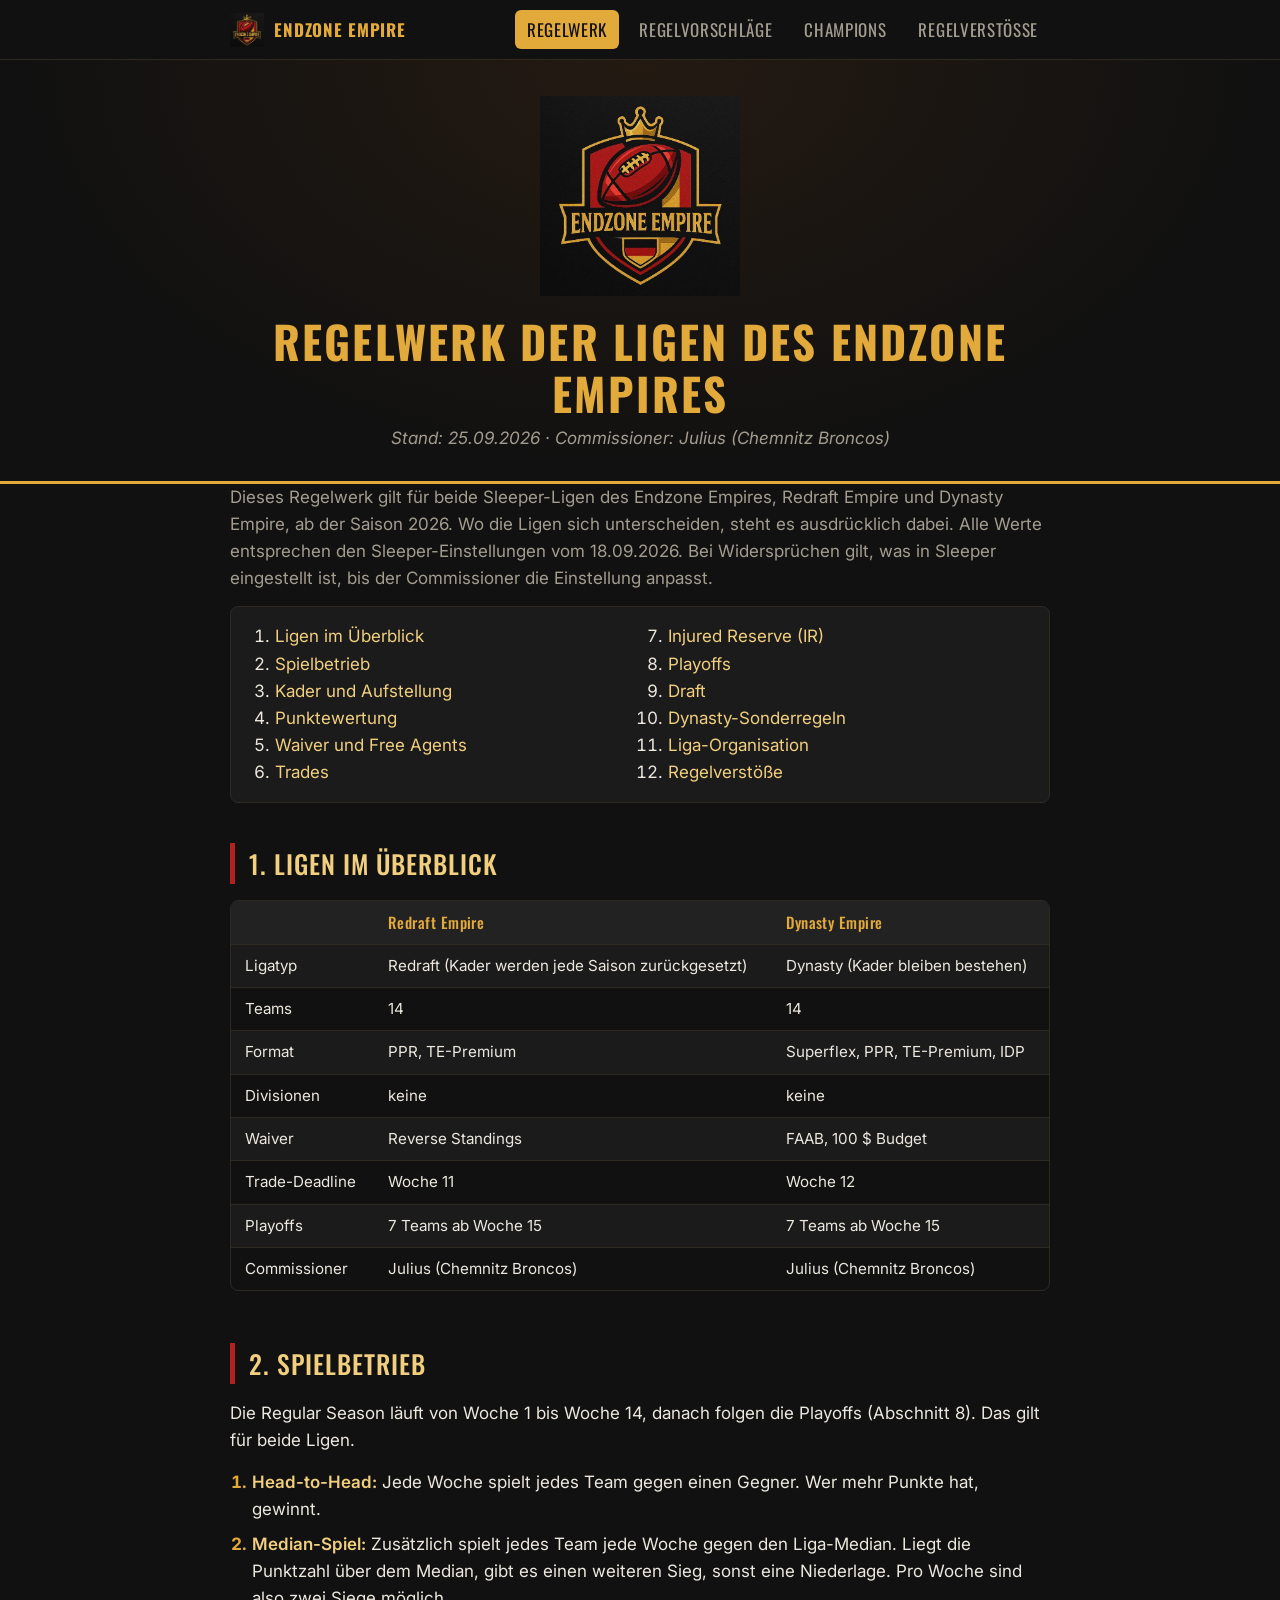
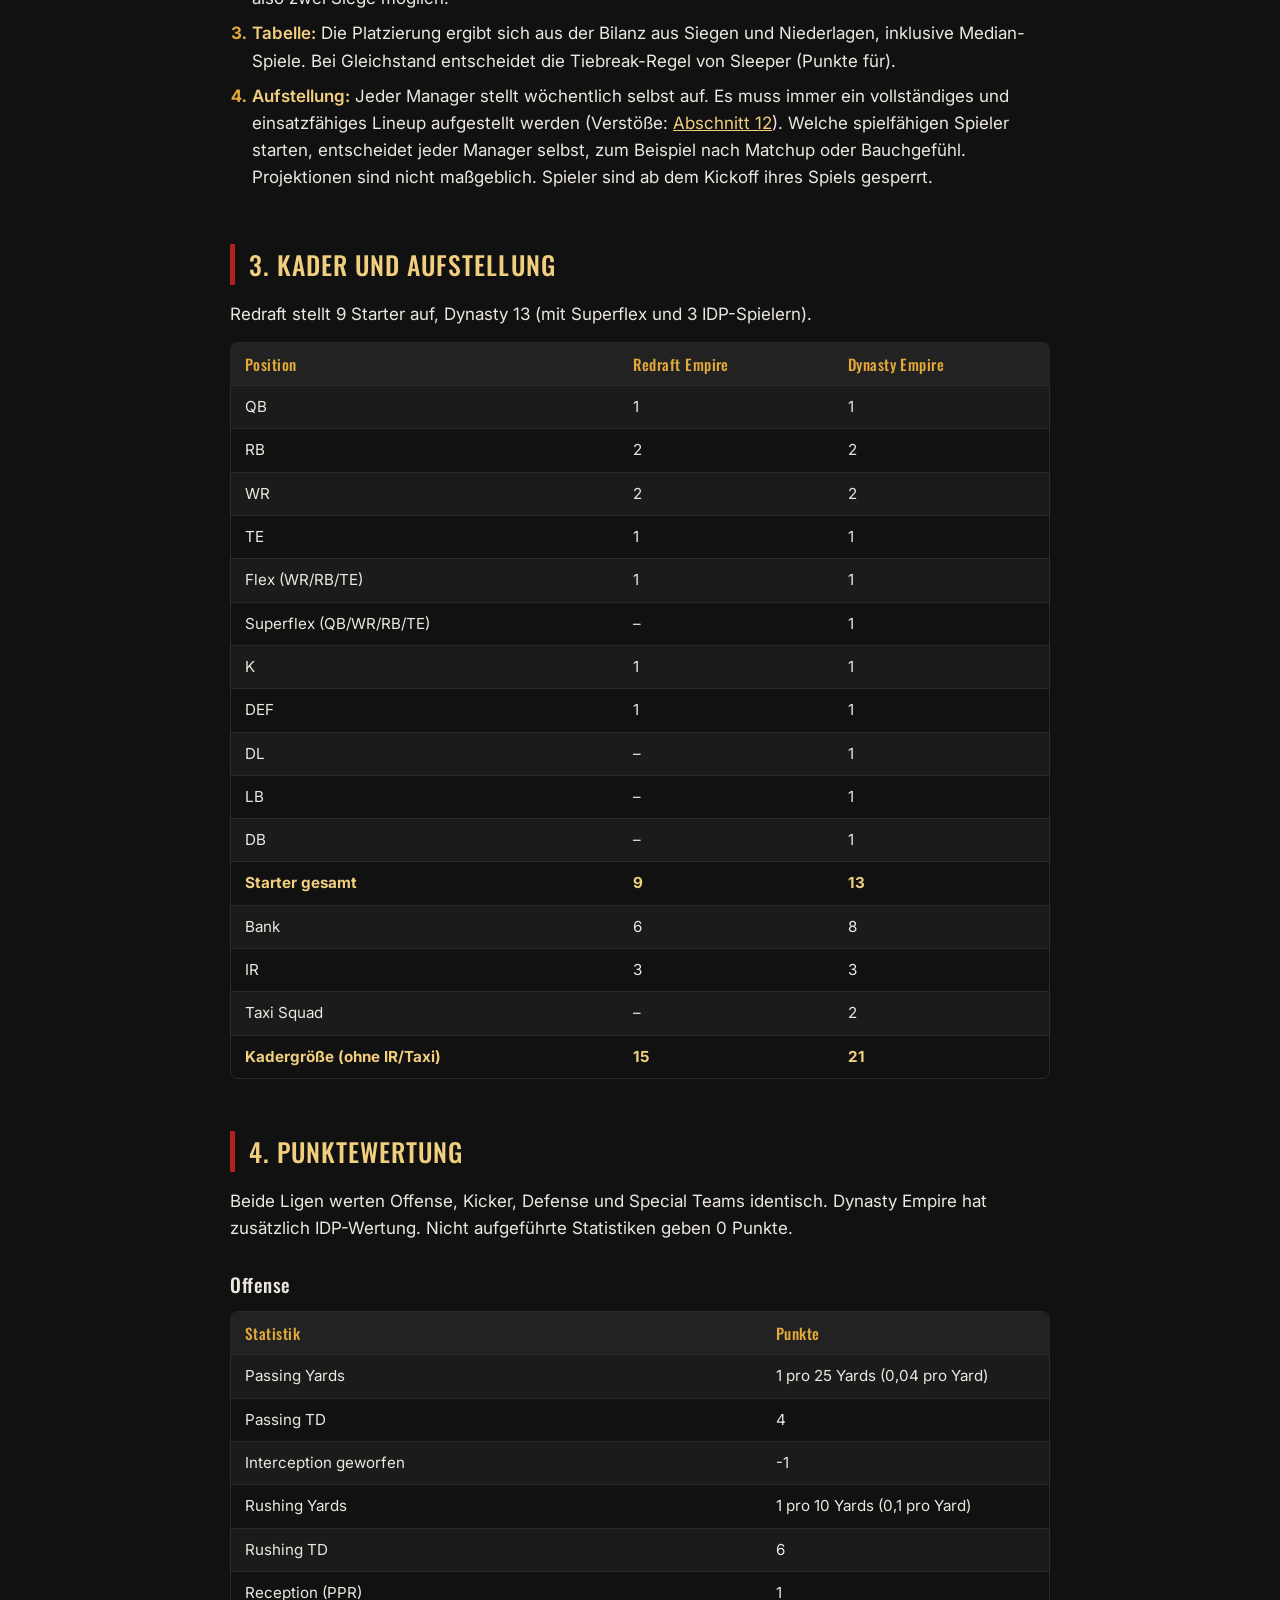
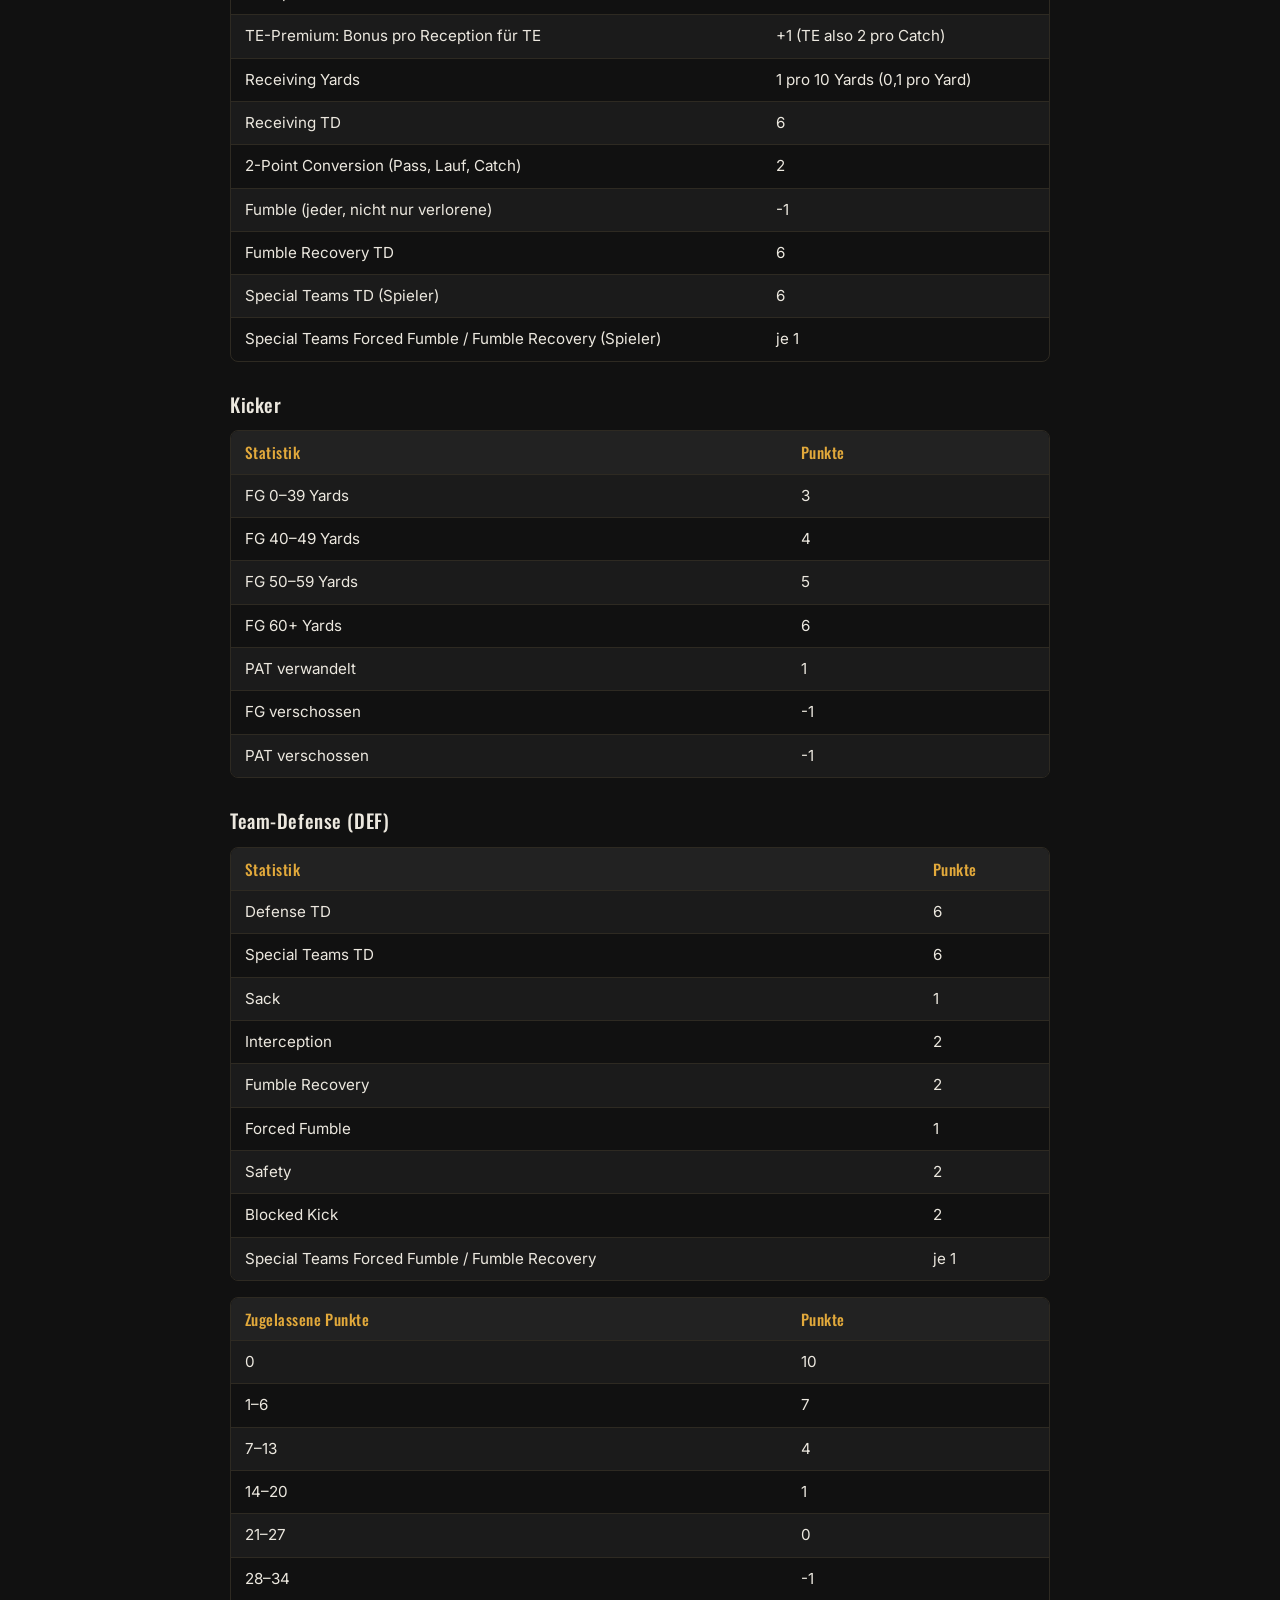
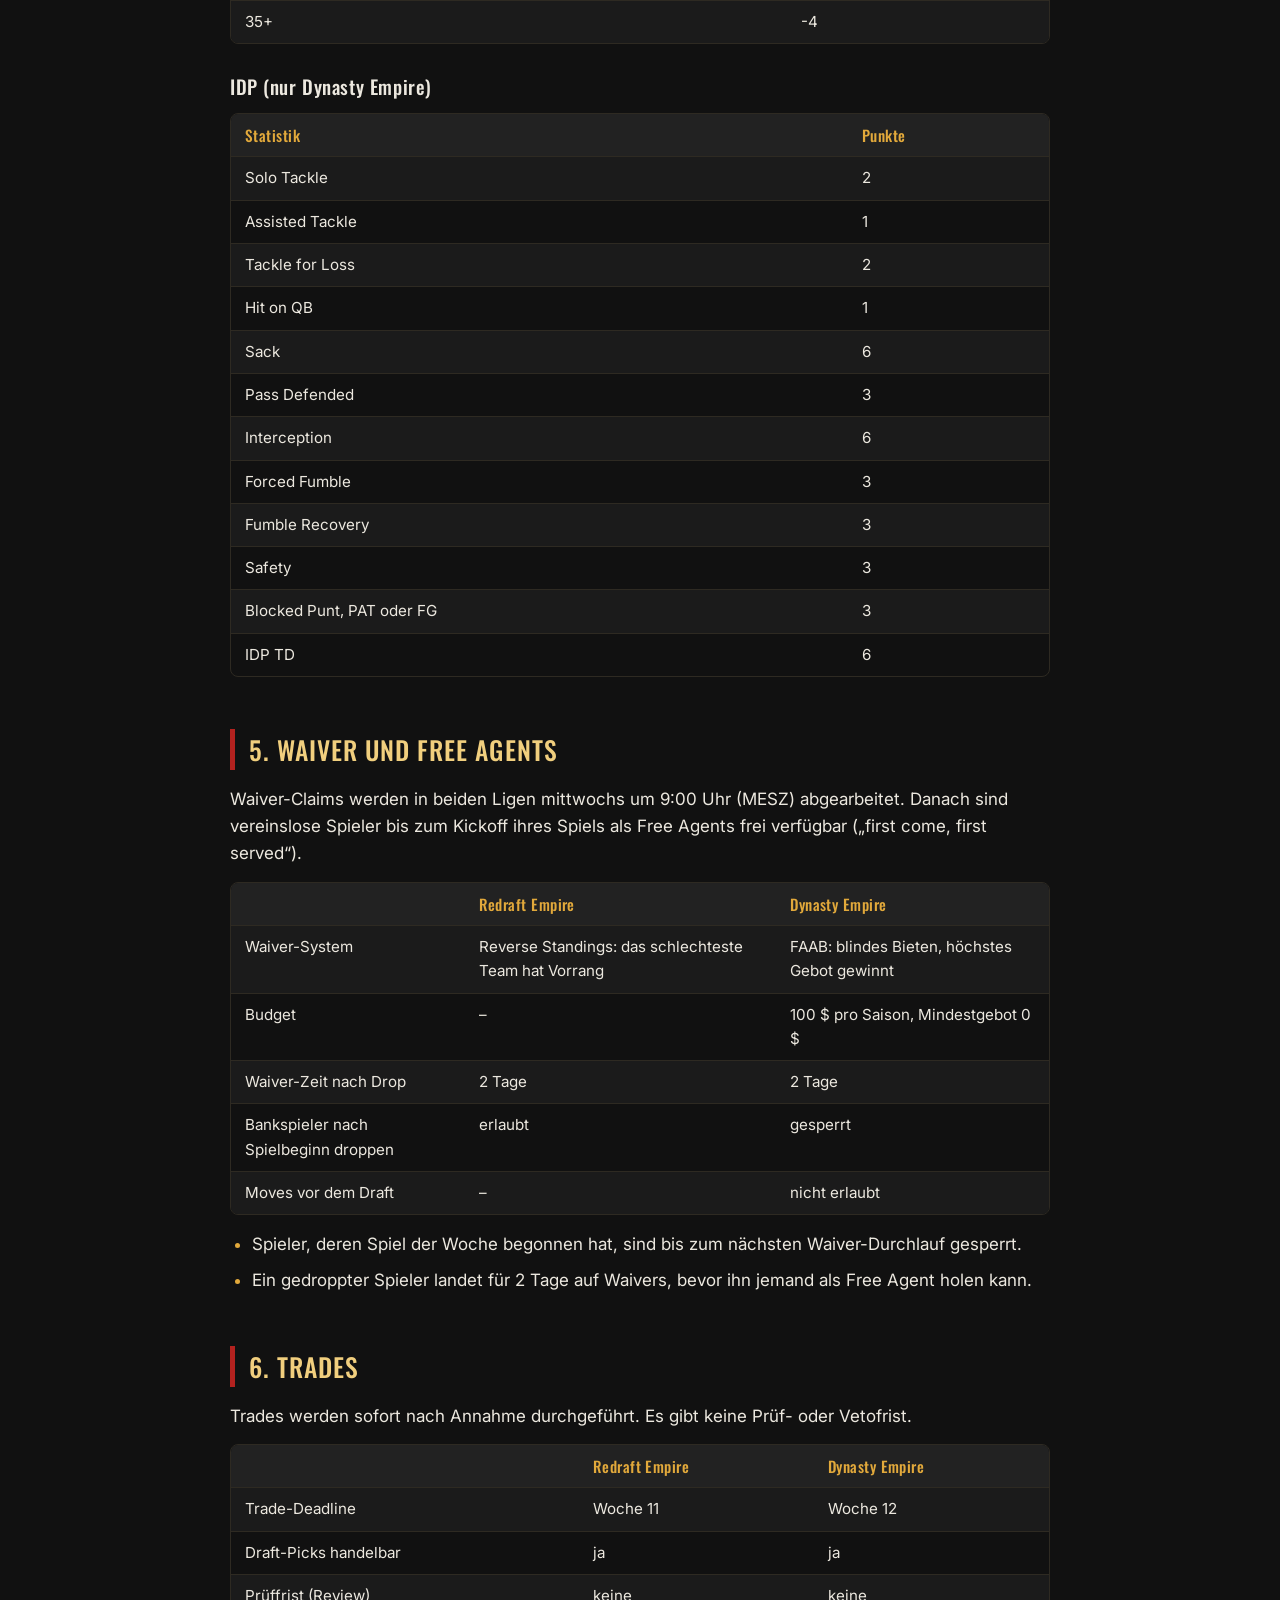
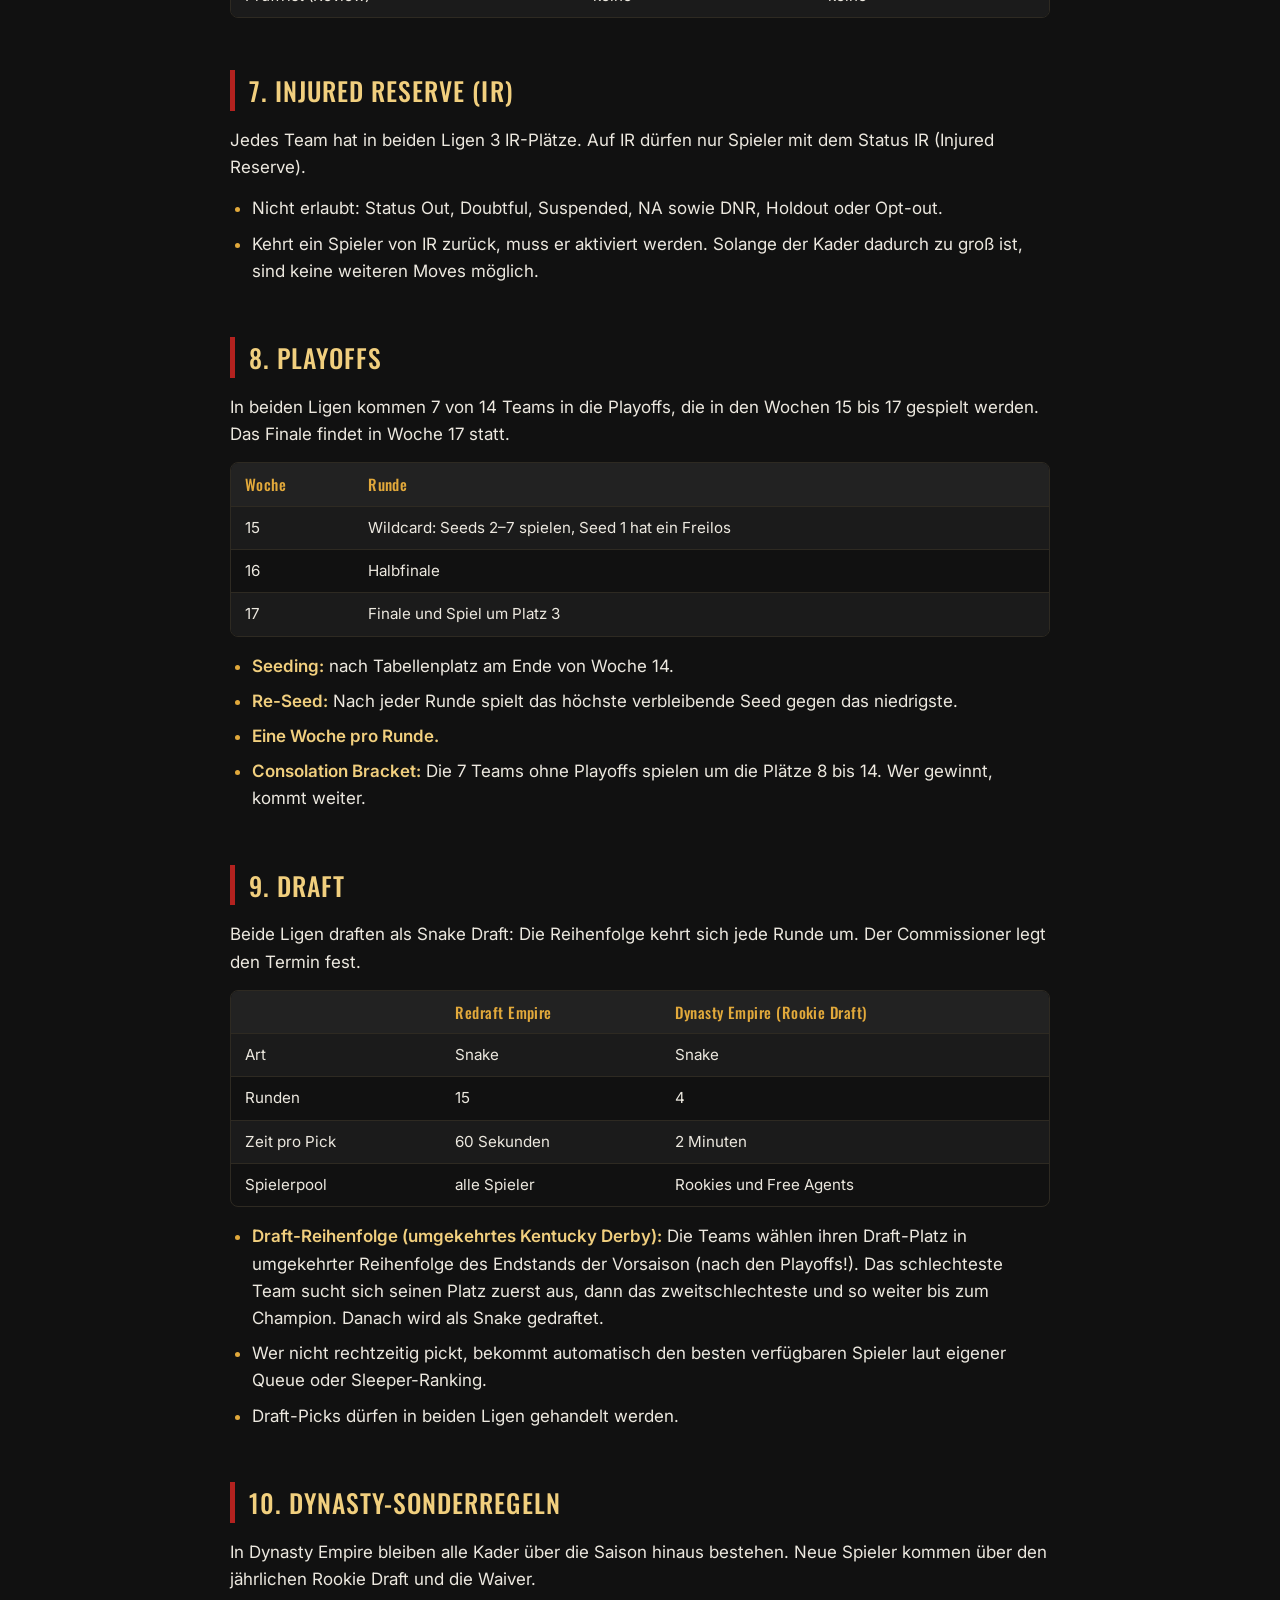
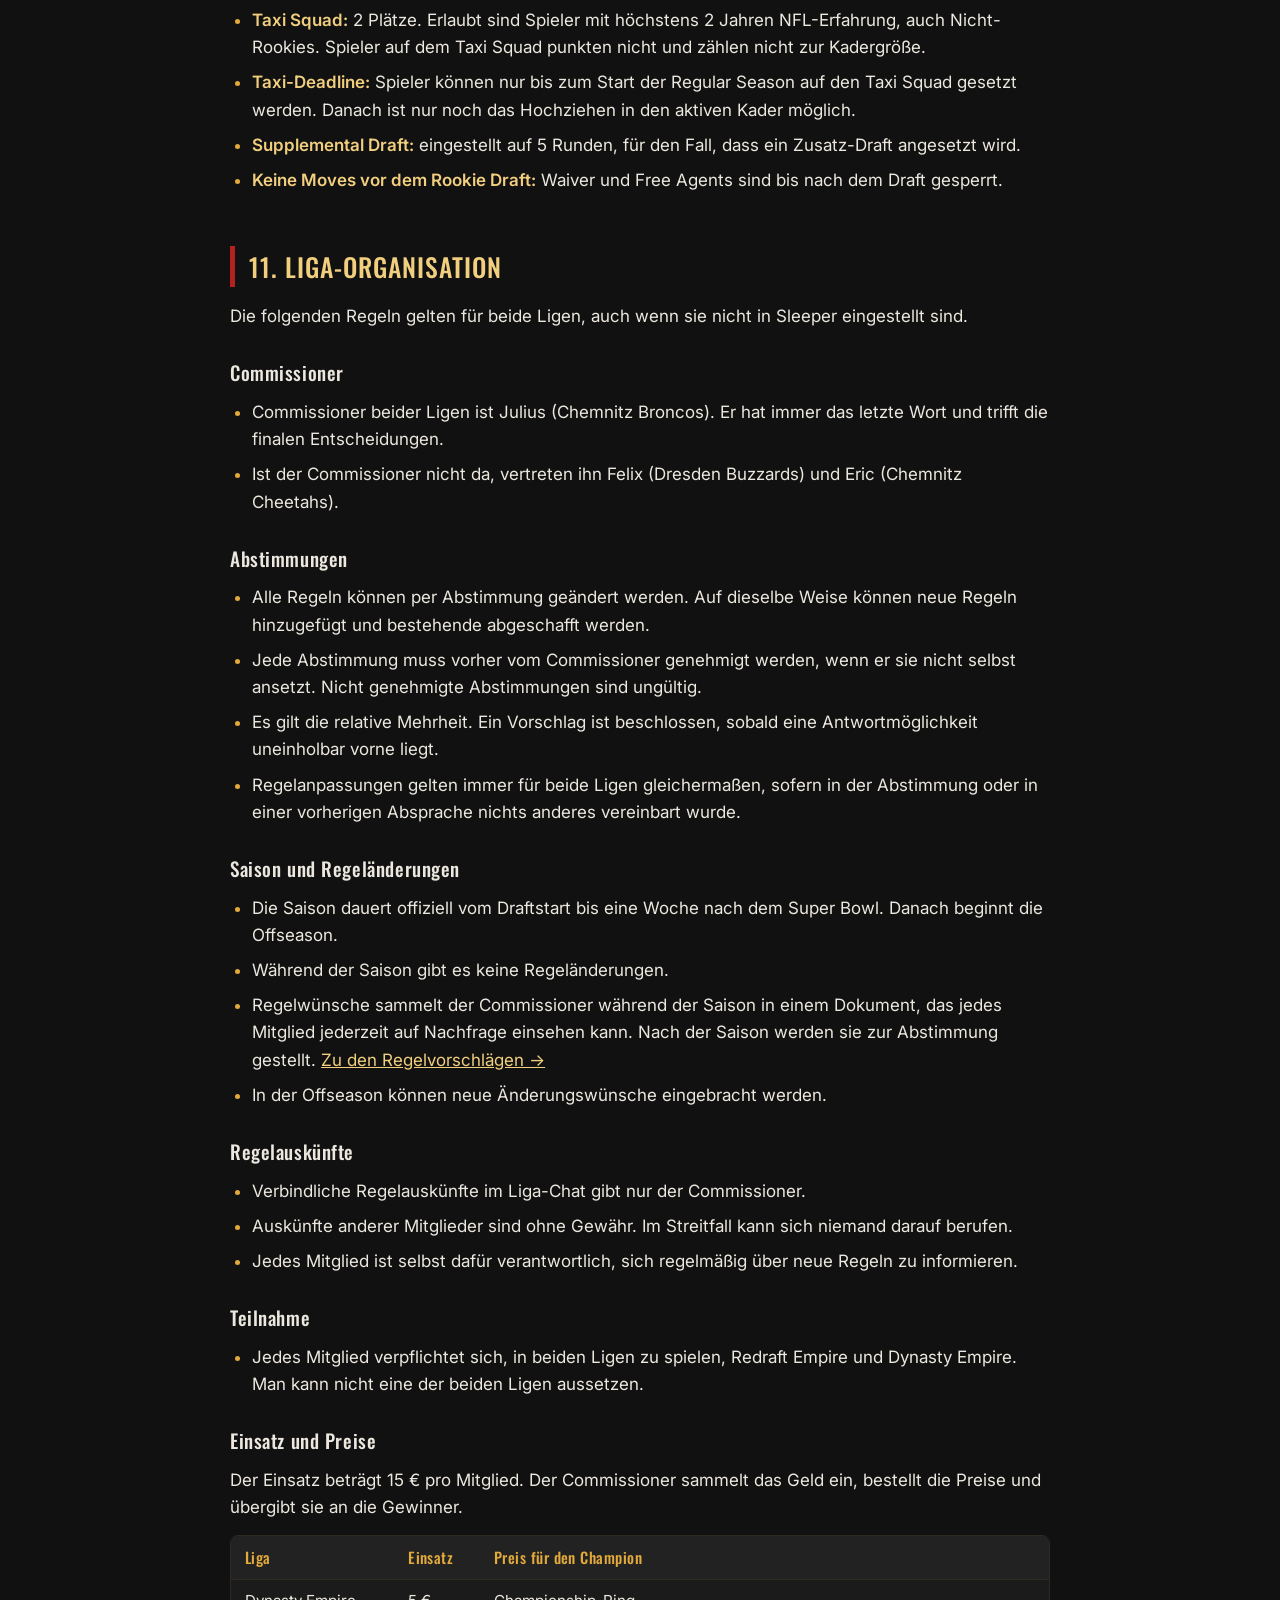
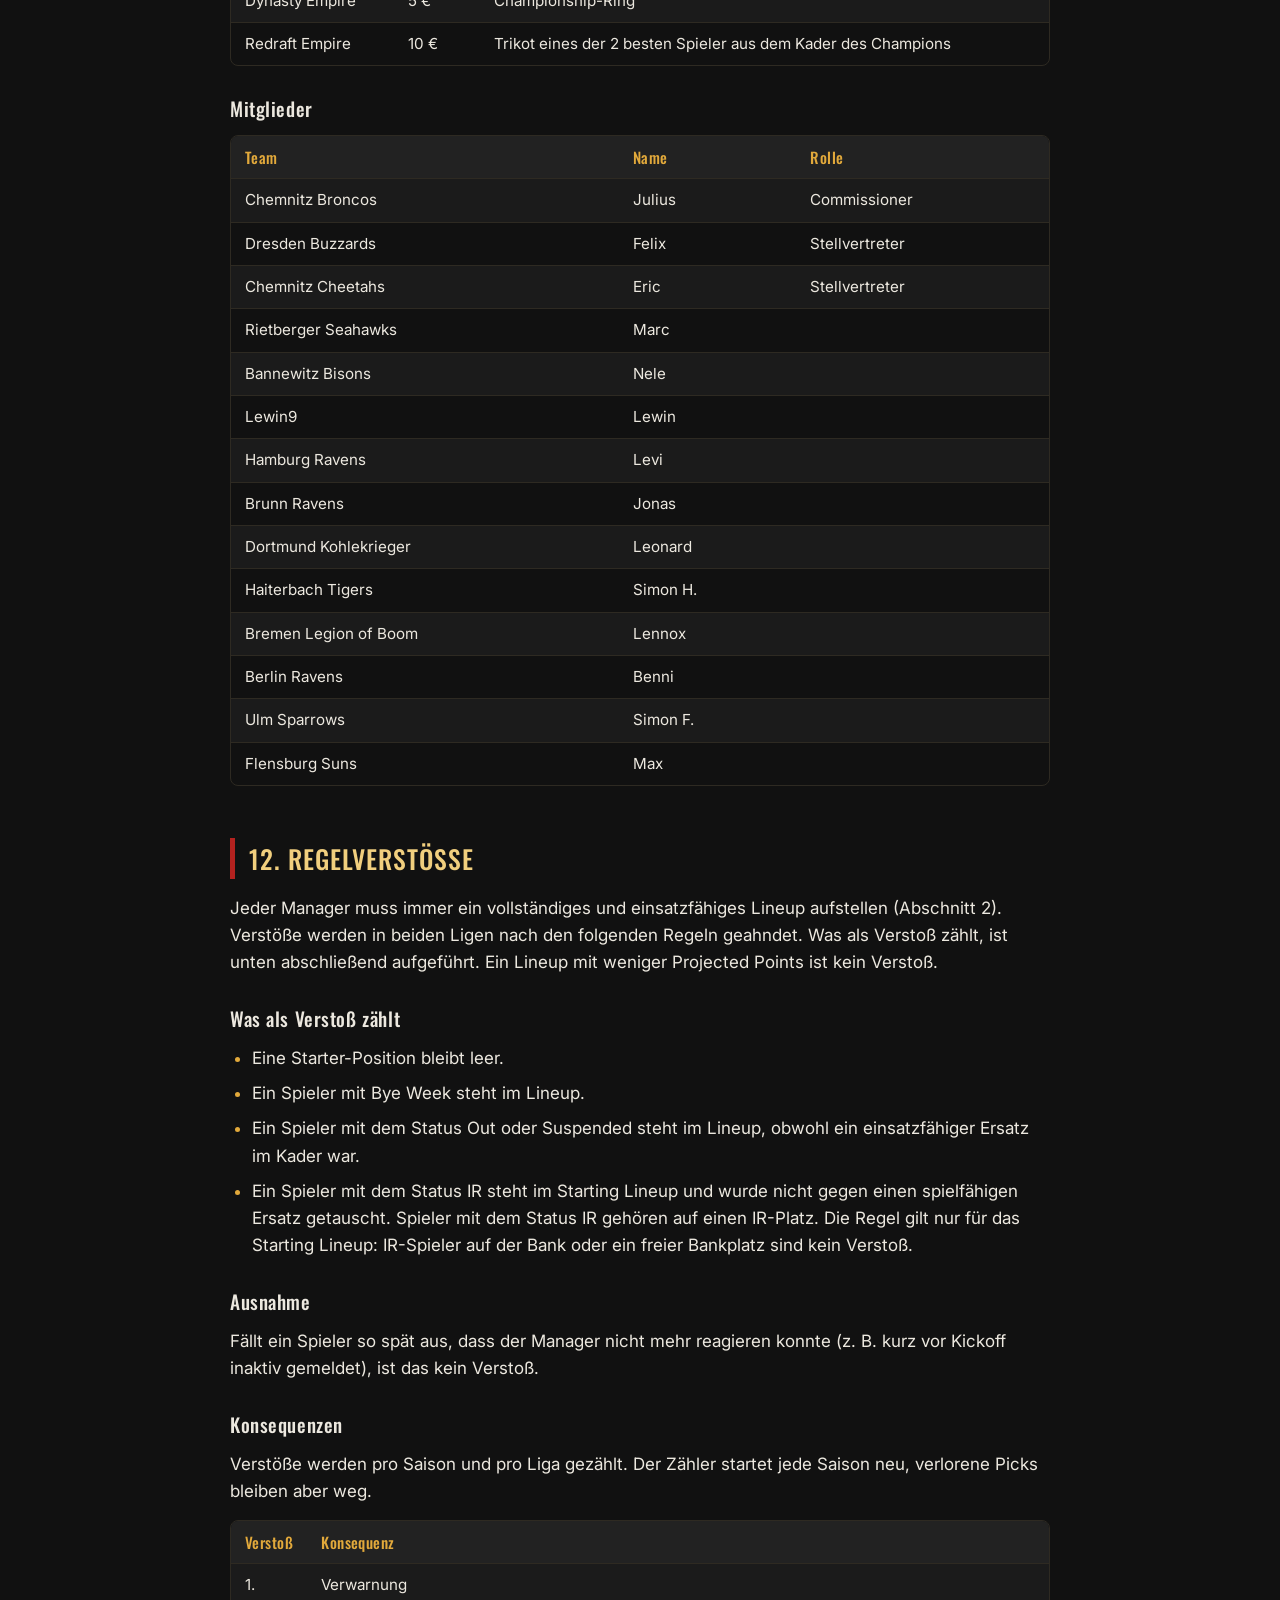
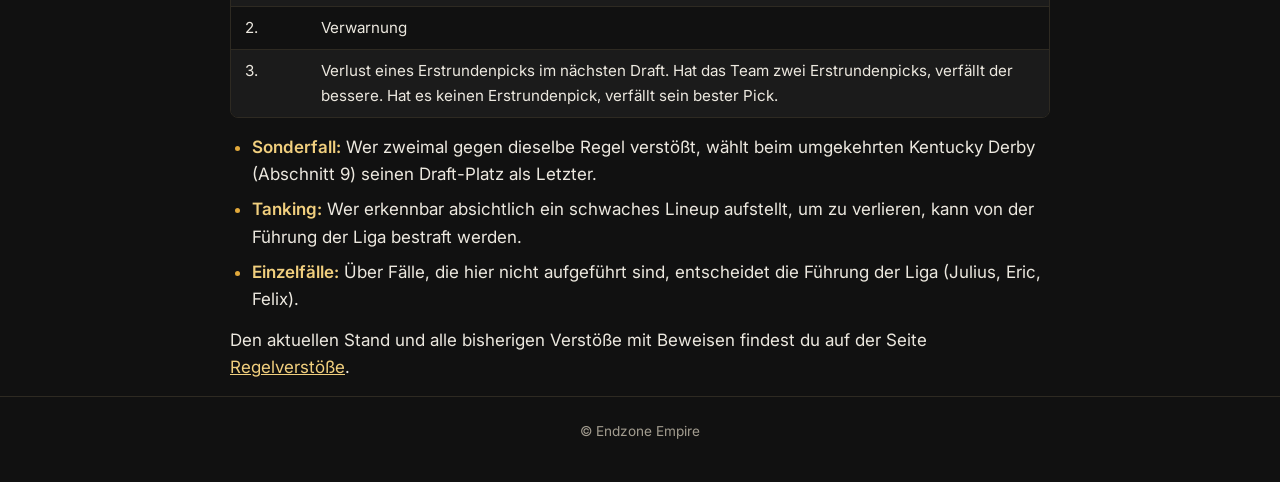
==== commit 0dbc4ce1: "Rookie Draft im Dynasty Empire: 4 statt 5 Runden Co-Authored-By: Claude Opus 5.5 <noreply@anthropic." ====
--- a/index.html
+++ b/index.html
@@ -8,7 +8,7 @@
   <link rel="preconnect" href="https://fonts.googleapis.com">
   <link rel="preconnect" href="https://fonts.gstatic.com" crossorigin>
   <link href="https://fonts.googleapis.com/css2?family=Oswald:wght@500;700&family=Inter:wght@400;600&display=swap" rel="stylesheet">
-  <link rel="stylesheet" href="style.css?v=4">
+  <link rel="stylesheet" href="style.css?v=5">
 </head>
 <body>
   <nav class="top">
@@ -278,7 +278,7 @@
           <thead><tr><th></th><th>Redraft Empire</th><th>Dynasty Empire (Rookie Draft)</th></tr></thead>
           <tbody>
             <tr><td>Art</td><td>Snake</td><td>Snake</td></tr>
-            <tr><td>Runden</td><td>15</td><td>5</td></tr>
+            <tr><td>Runden</td><td>15</td><td>4</td></tr>
             <tr><td>Zeit pro Pick</td><td>60 Sekunden</td><td>2 Minuten</td></tr>
             <tr><td>Spielerpool</td><td>alle Spieler</td><td>Rookies und Free Agents</td></tr>
           </tbody>
--- a/style.css
+++ b/style.css
@@ -181,3 +181,6 @@
 .evidence { display: block; text-decoration: none; border: 1px solid var(--line); border-radius: 8px; overflow: hidden; }
 .evidence img { display: block; width: 100%; max-height: 360px; object-fit: cover; object-position: top; }
 .evidence span { display: block; text-align: center; padding: 6px; font-size: .9rem; background: var(--panel-2); }
+.evidence-list { display: grid; gap: 10px; }
+.evidence-list .evidence img { max-height: 160px; }
+@media (max-width: 560px) { .evidence-list { grid-template-columns: repeat(3, 1fr); } }
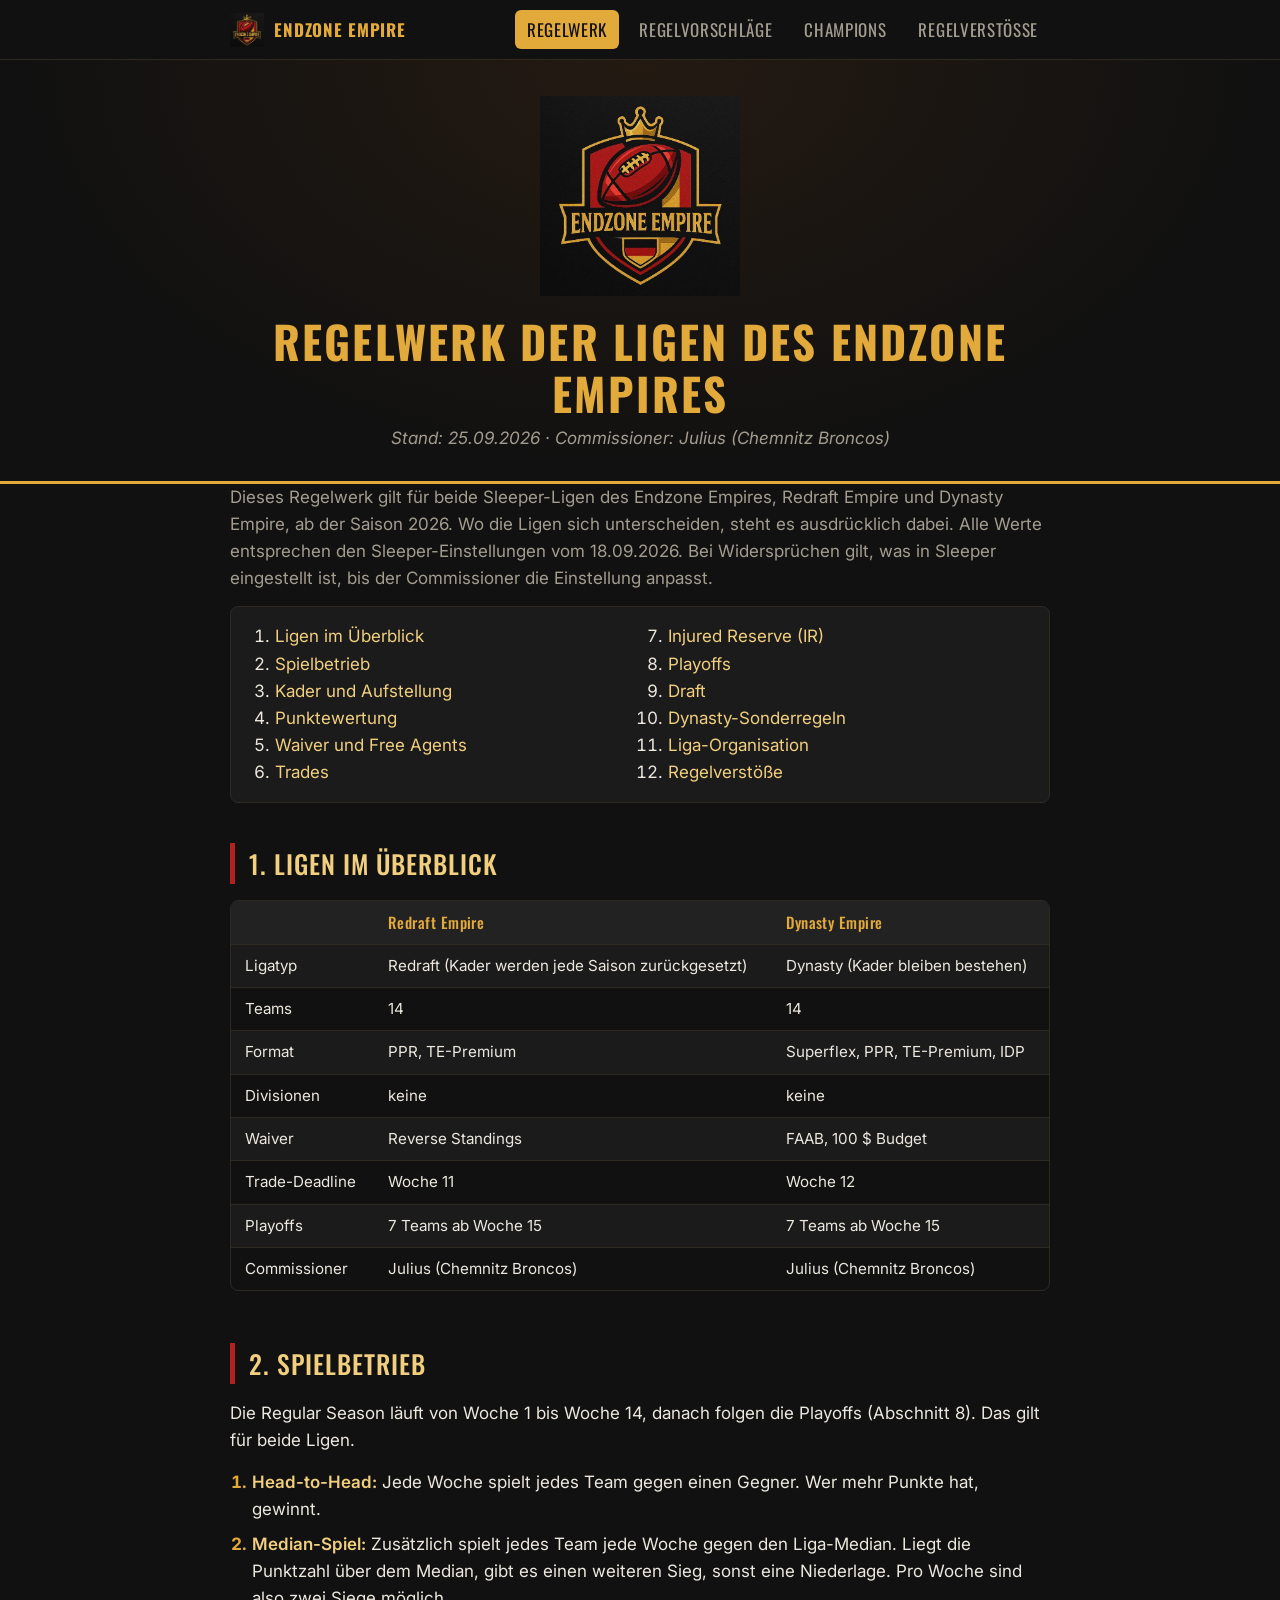
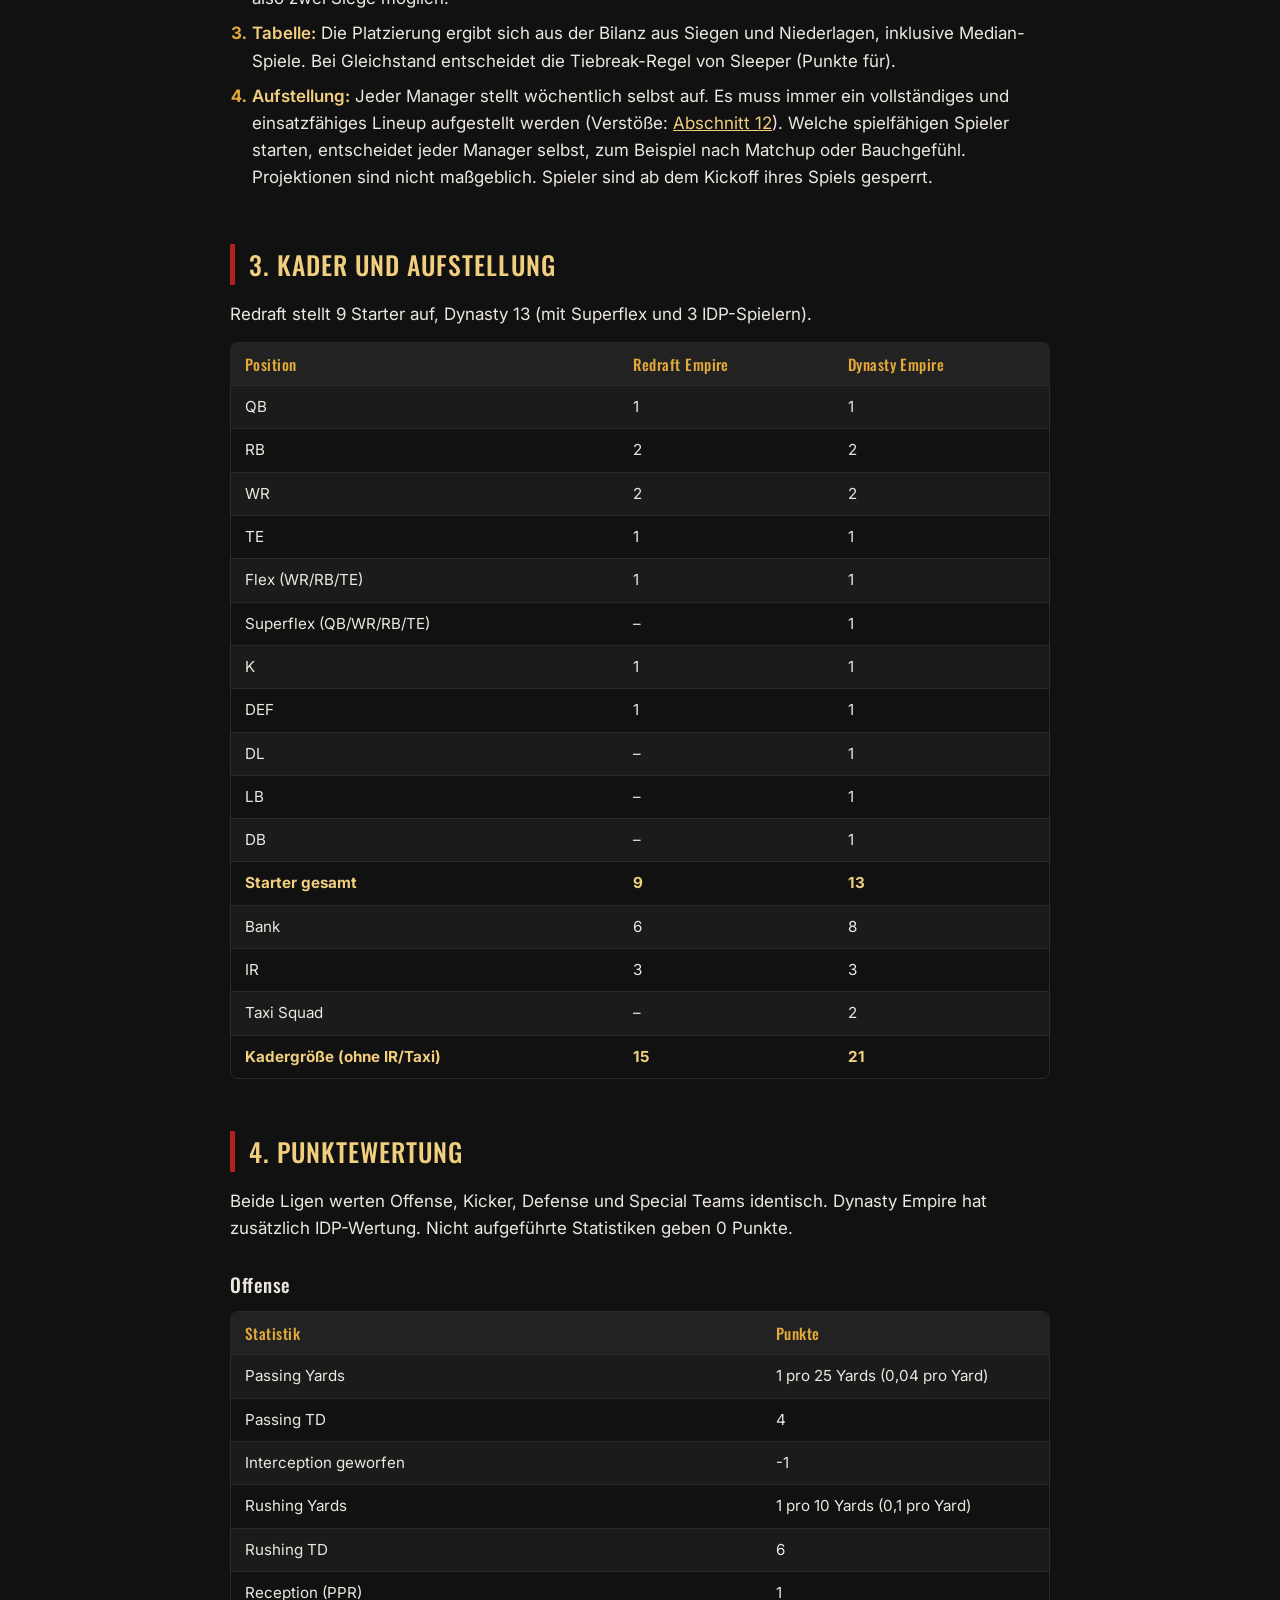
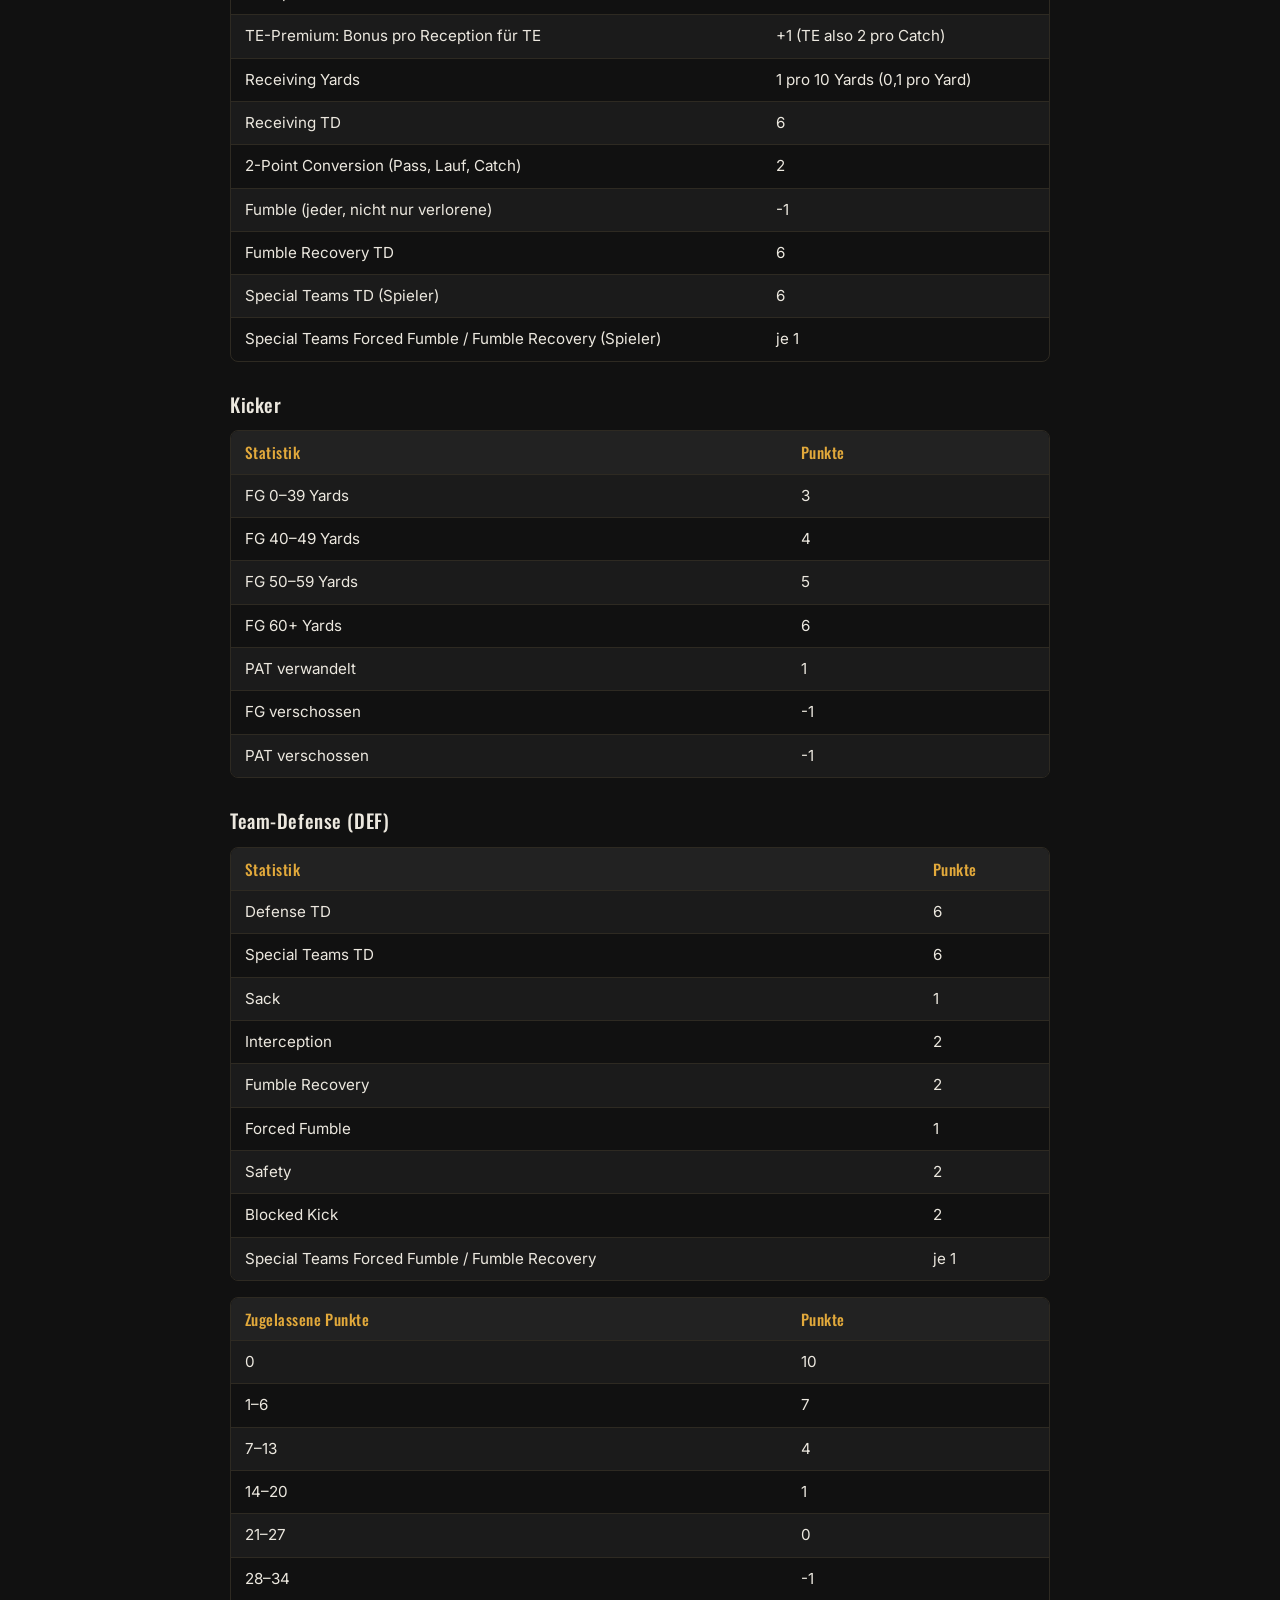
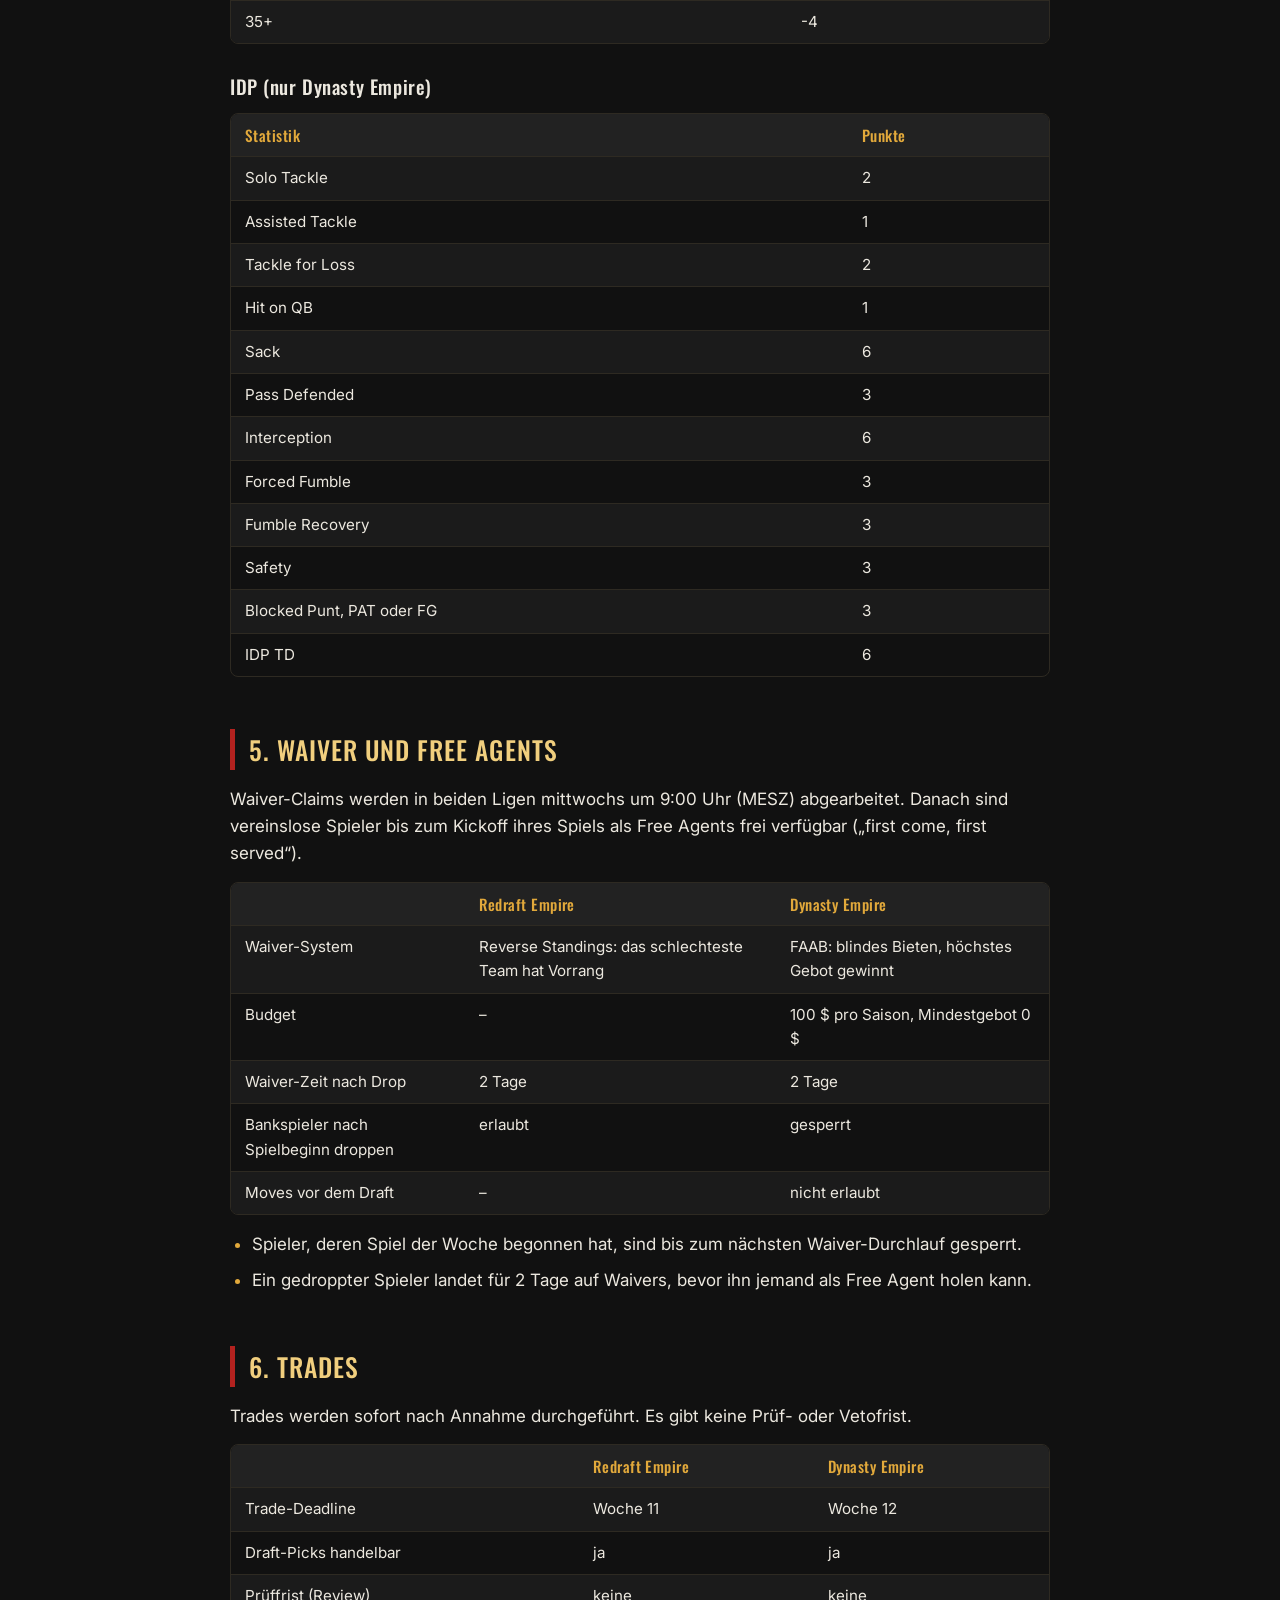
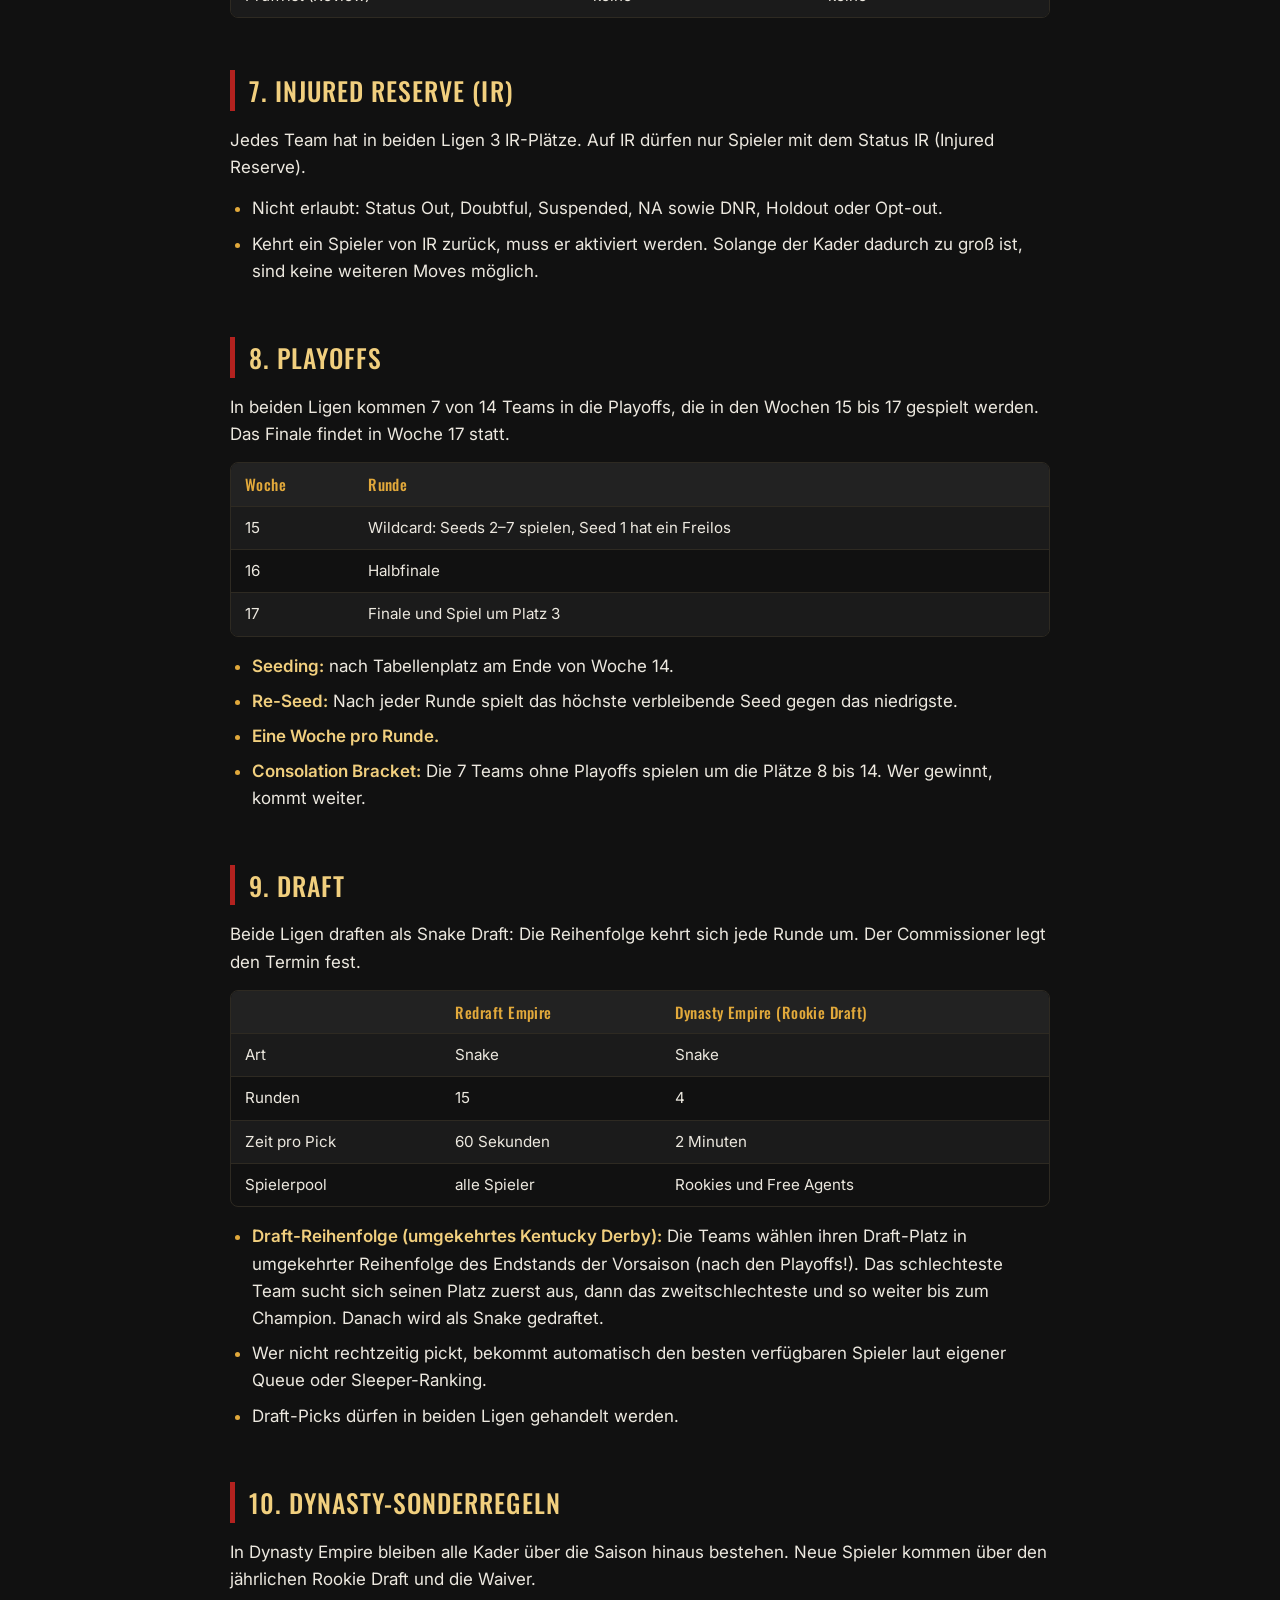
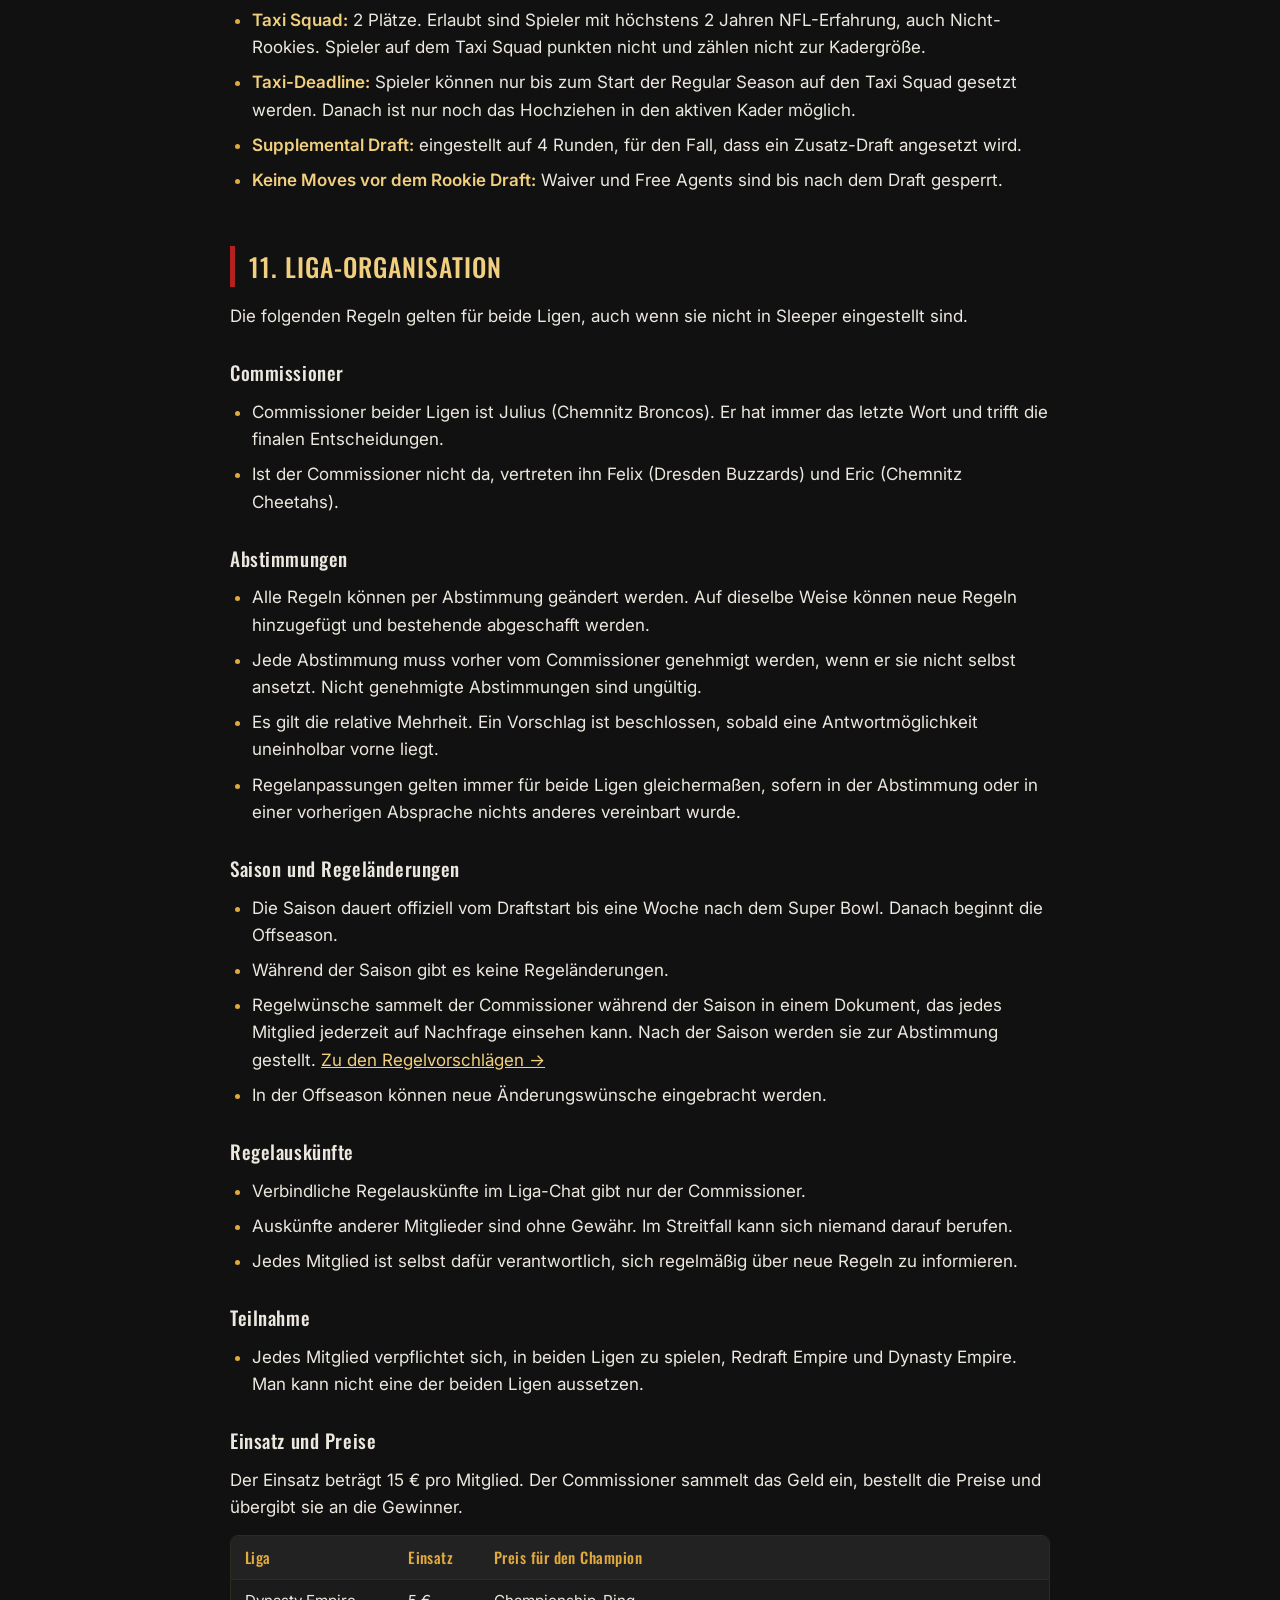
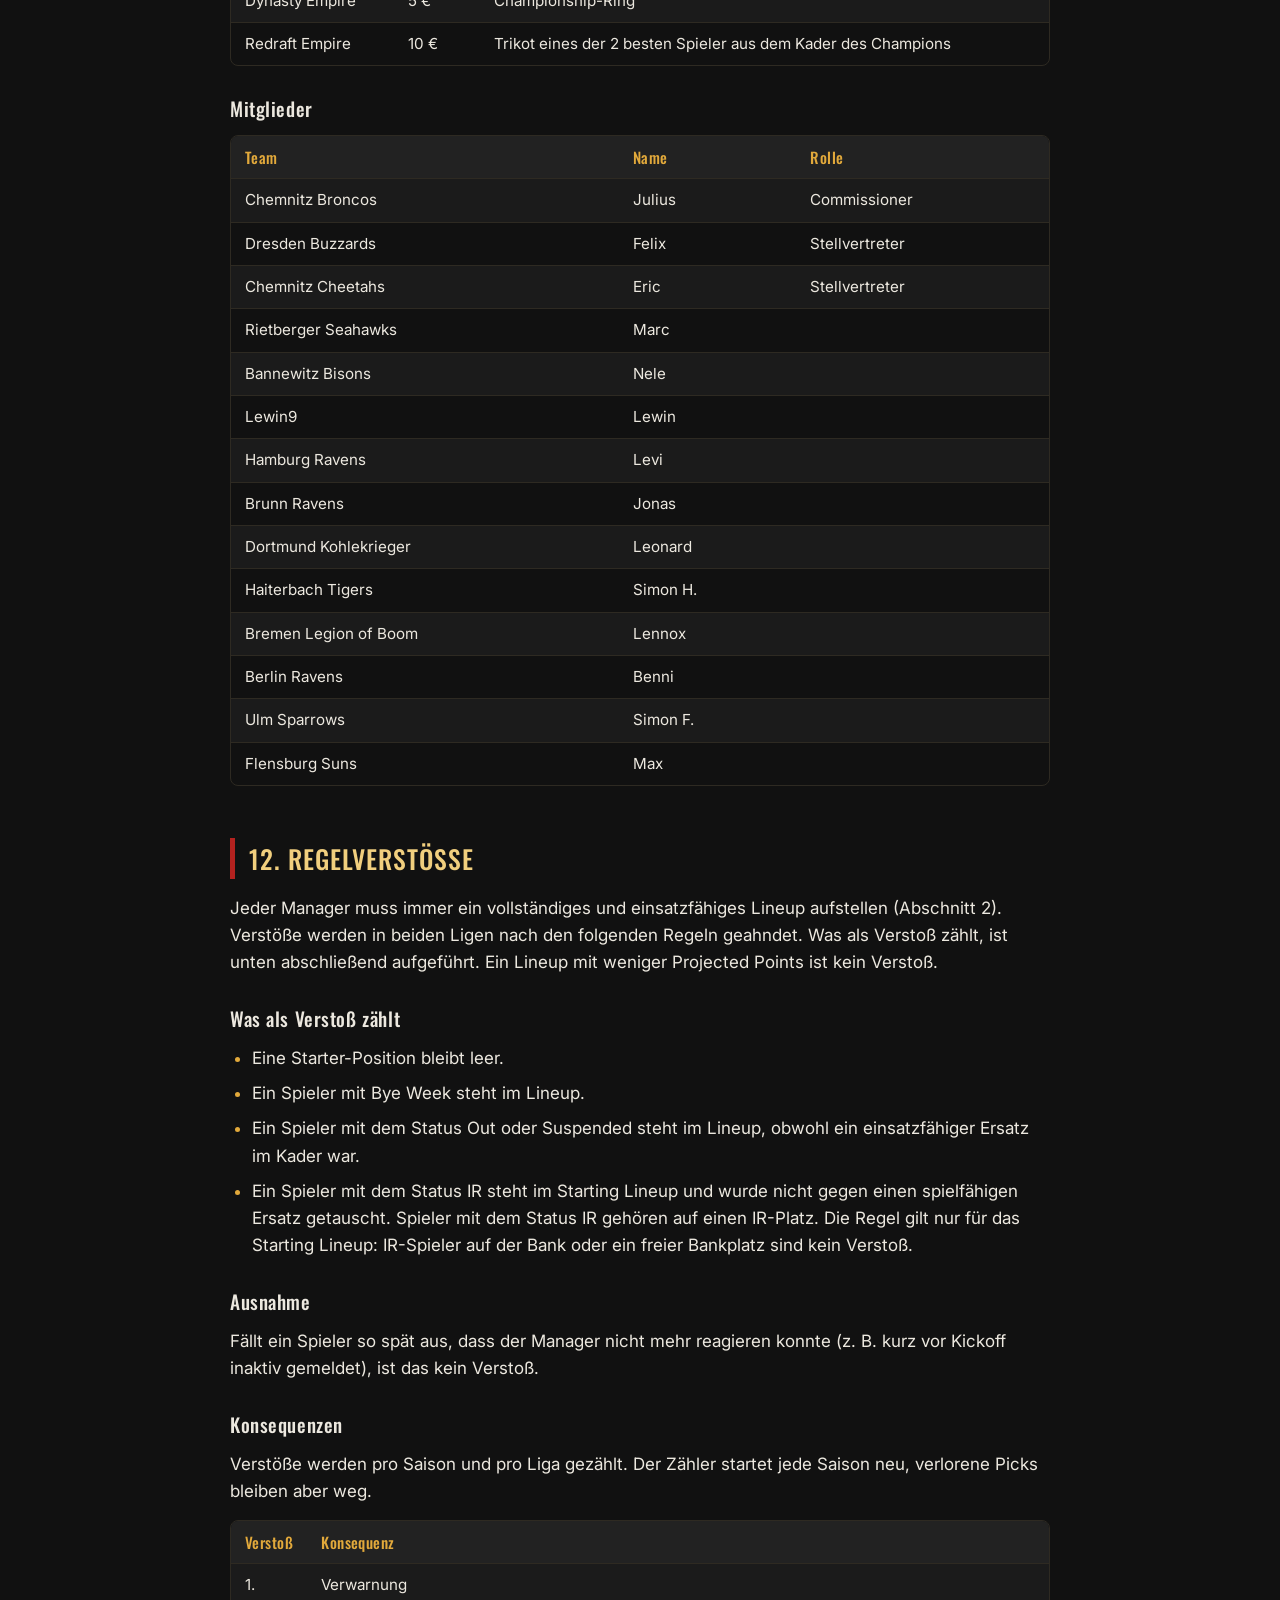
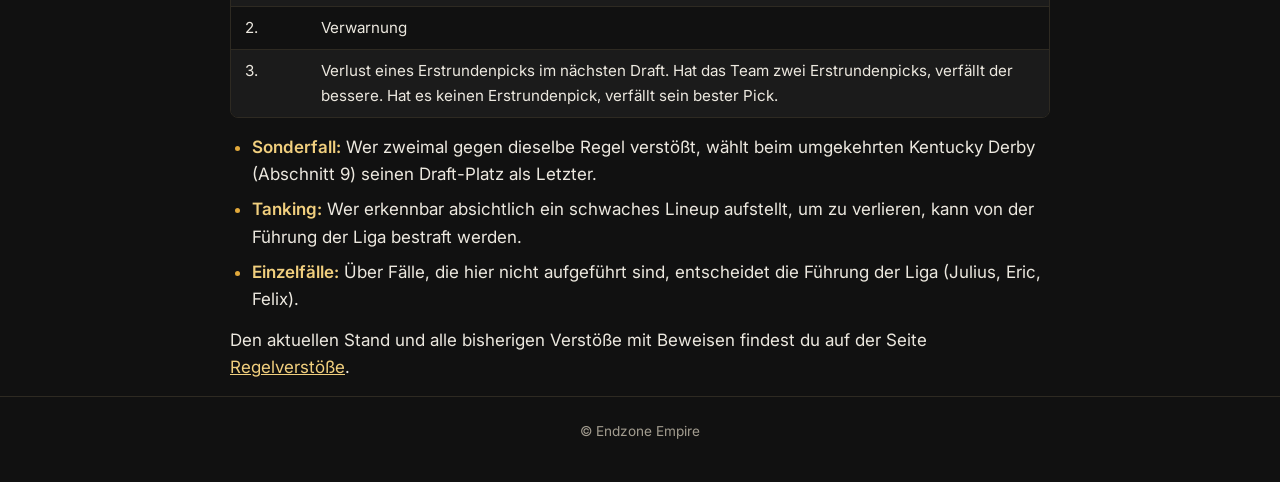
==== commit 01882fce: "Supplemental Draft im Dynasty Empire: 4 statt 5 Runden Co-Authored-By: Claude Opus 5.5 <noreply@anth" ====
--- a/index.html
+++ b/index.html
@@ -297,7 +297,7 @@
       <ul class="points">
         <li><strong>Taxi Squad:</strong> 2 Plätze. Erlaubt sind Spieler mit höchstens 2 Jahren NFL-Erfahrung, auch Nicht-Rookies. Spieler auf dem Taxi Squad punkten nicht und zählen nicht zur Kadergröße.</li>
         <li><strong>Taxi-Deadline:</strong> Spieler können nur bis zum Start der Regular Season auf den Taxi Squad gesetzt werden. Danach ist nur noch das Hochziehen in den aktiven Kader möglich.</li>
-        <li><strong>Supplemental Draft:</strong> eingestellt auf 5 Runden, für den Fall, dass ein Zusatz-Draft angesetzt wird.</li>
+        <li><strong>Supplemental Draft:</strong> eingestellt auf 4 Runden, für den Fall, dass ein Zusatz-Draft angesetzt wird.</li>
         <li><strong>Keine Moves vor dem Rookie Draft:</strong> Waiver und Free Agents sind bis nach dem Draft gesperrt.</li>
       </ul>
     </section>
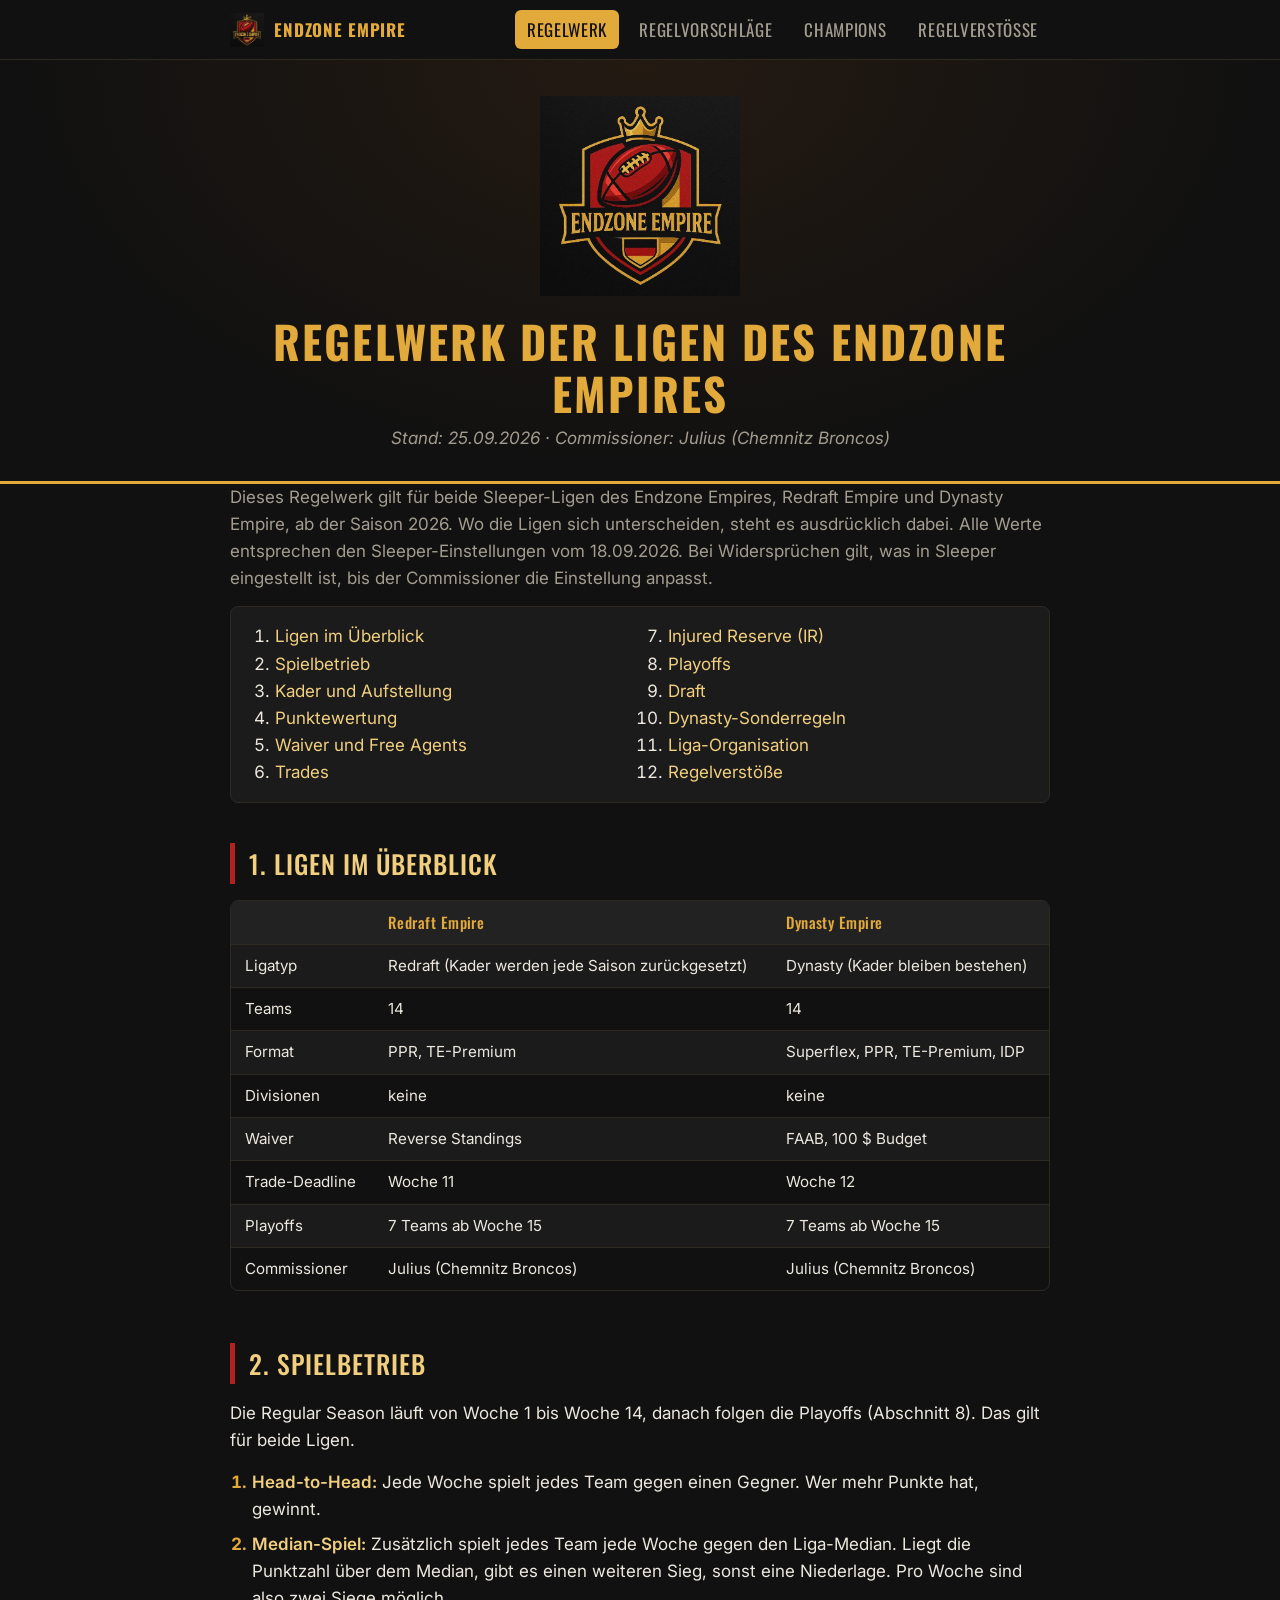
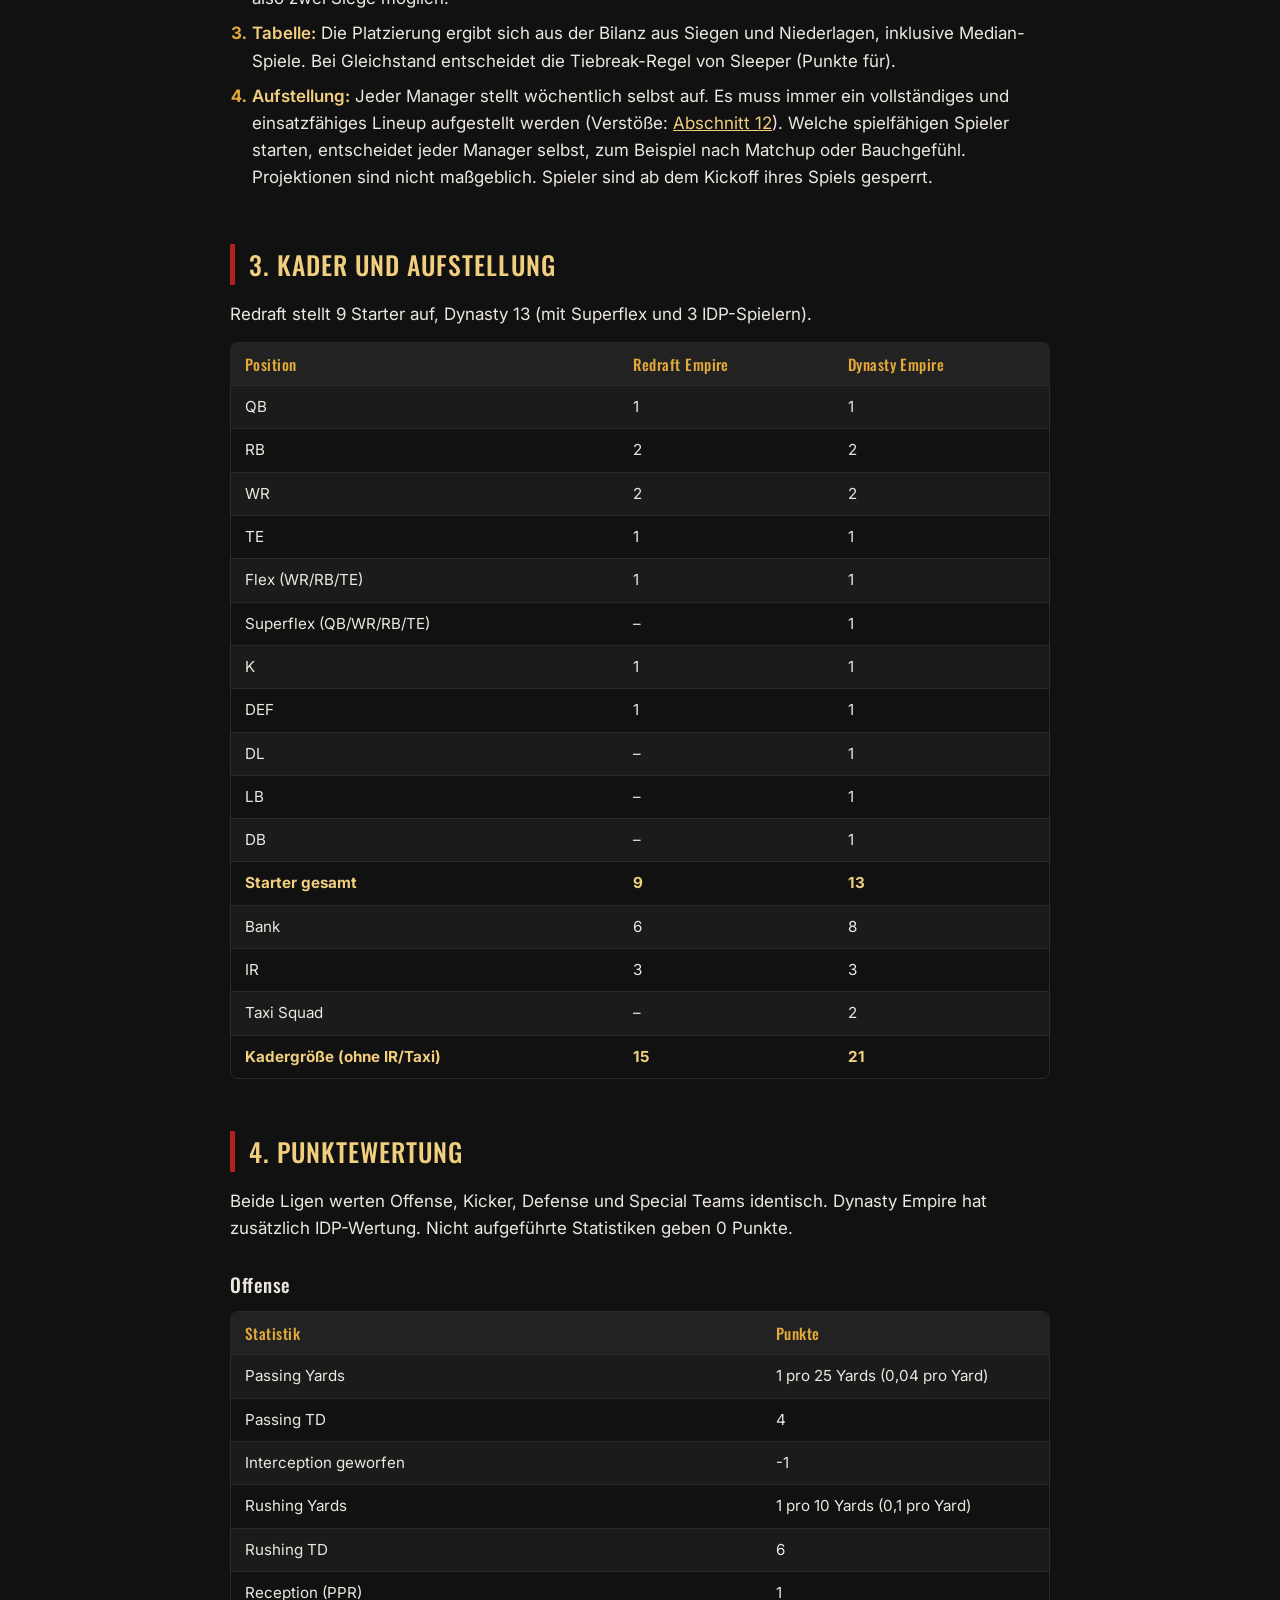
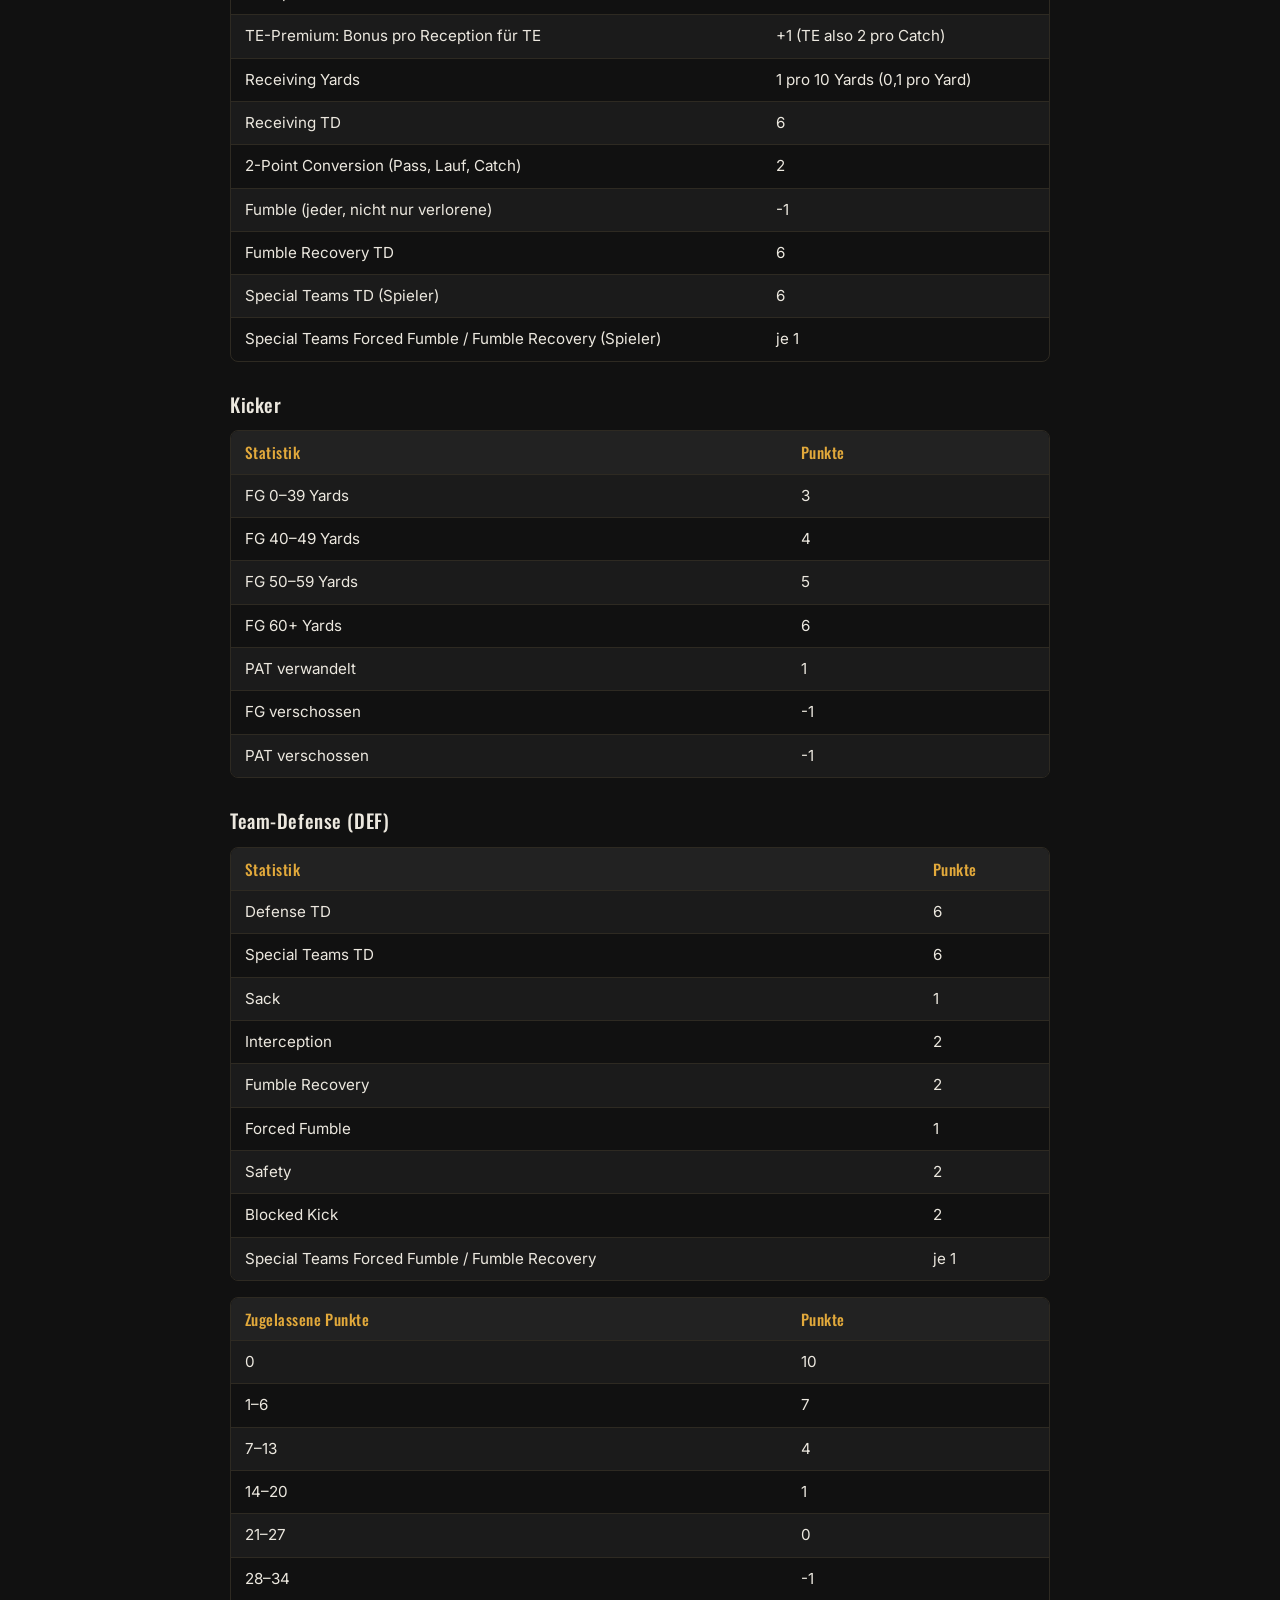
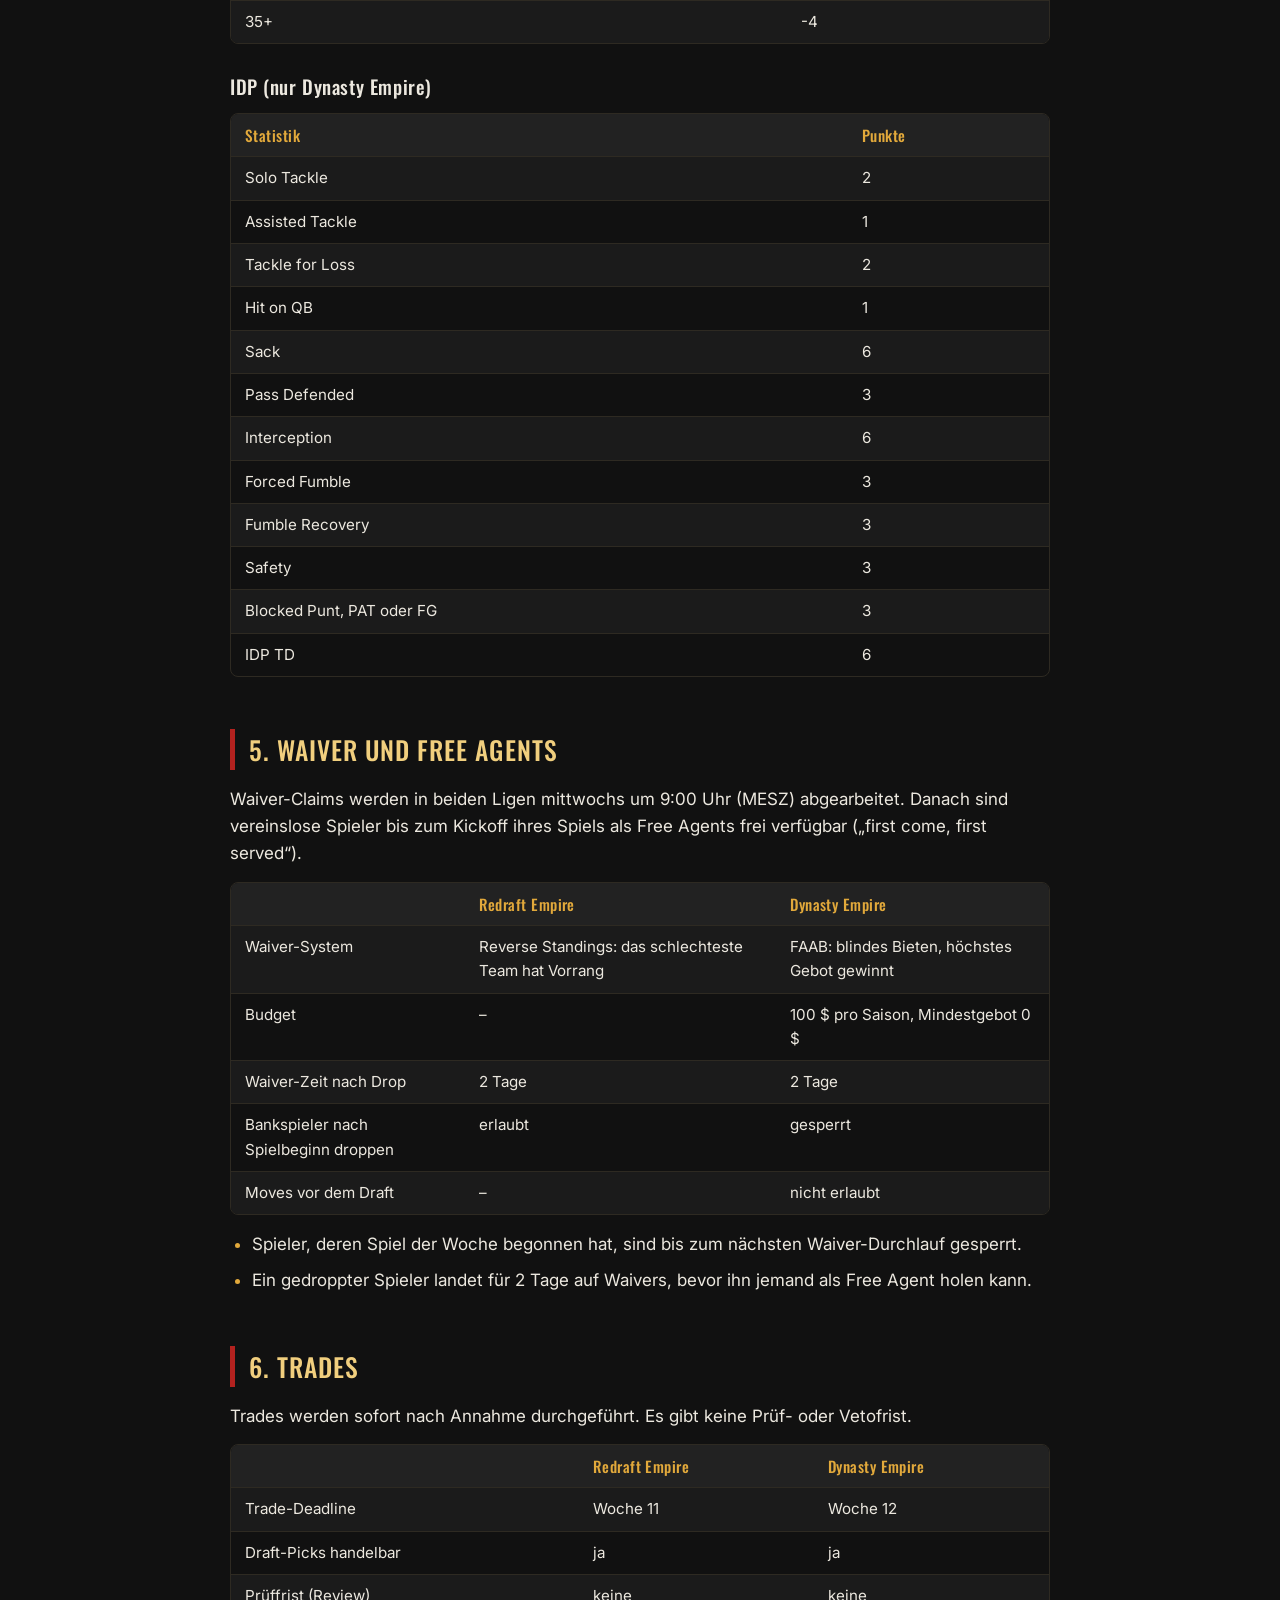
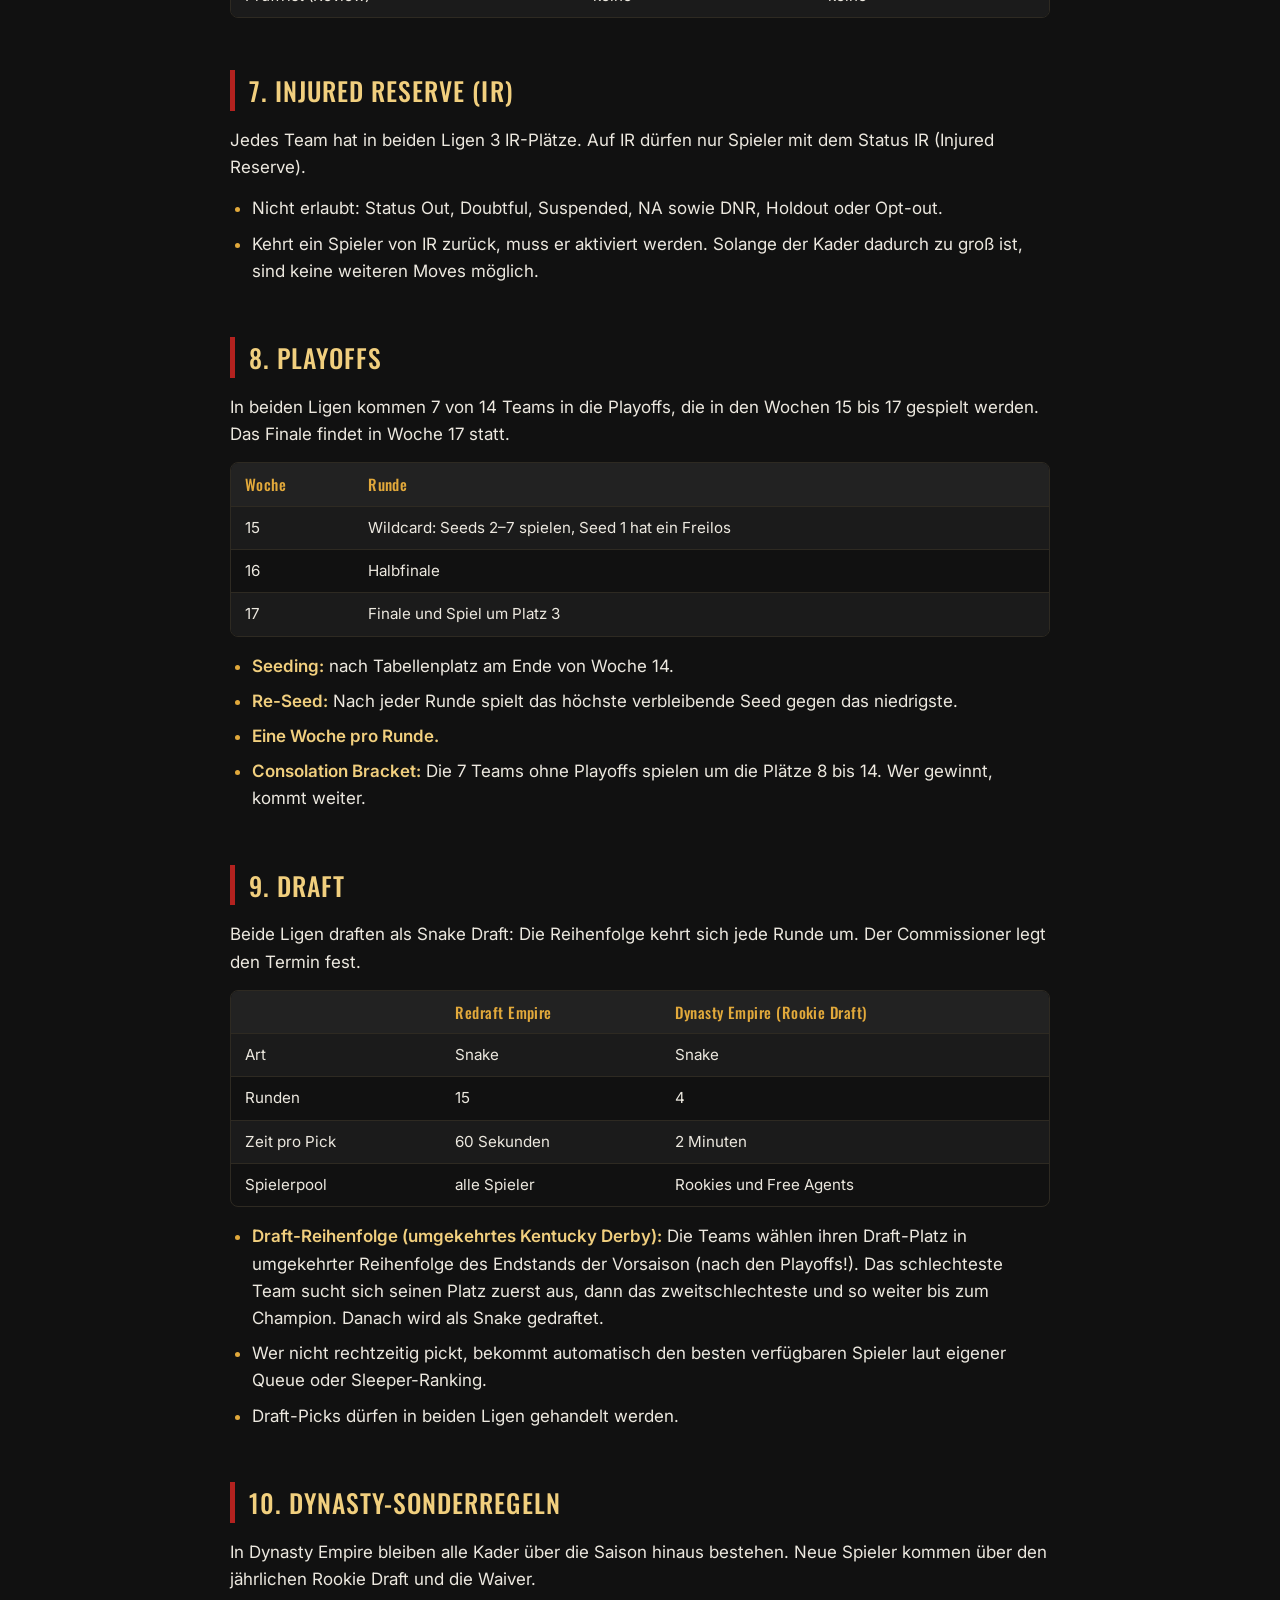
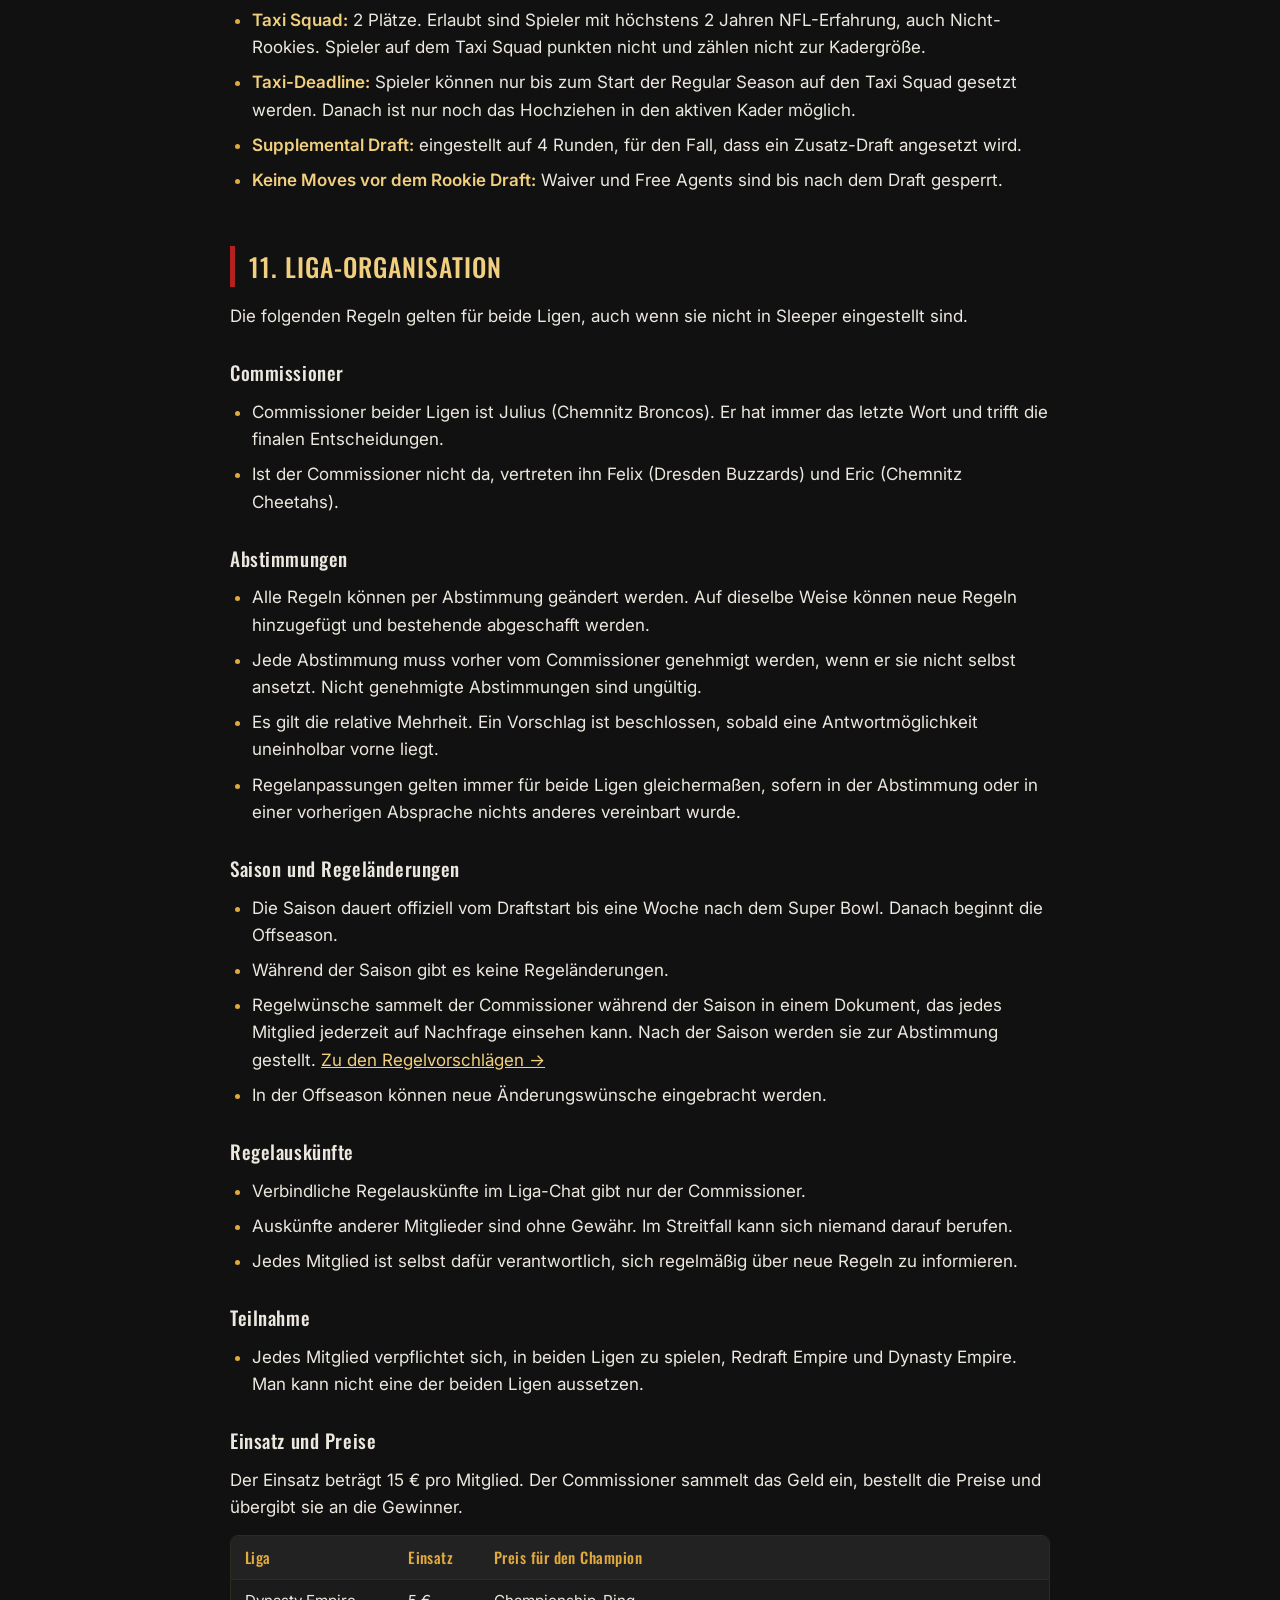
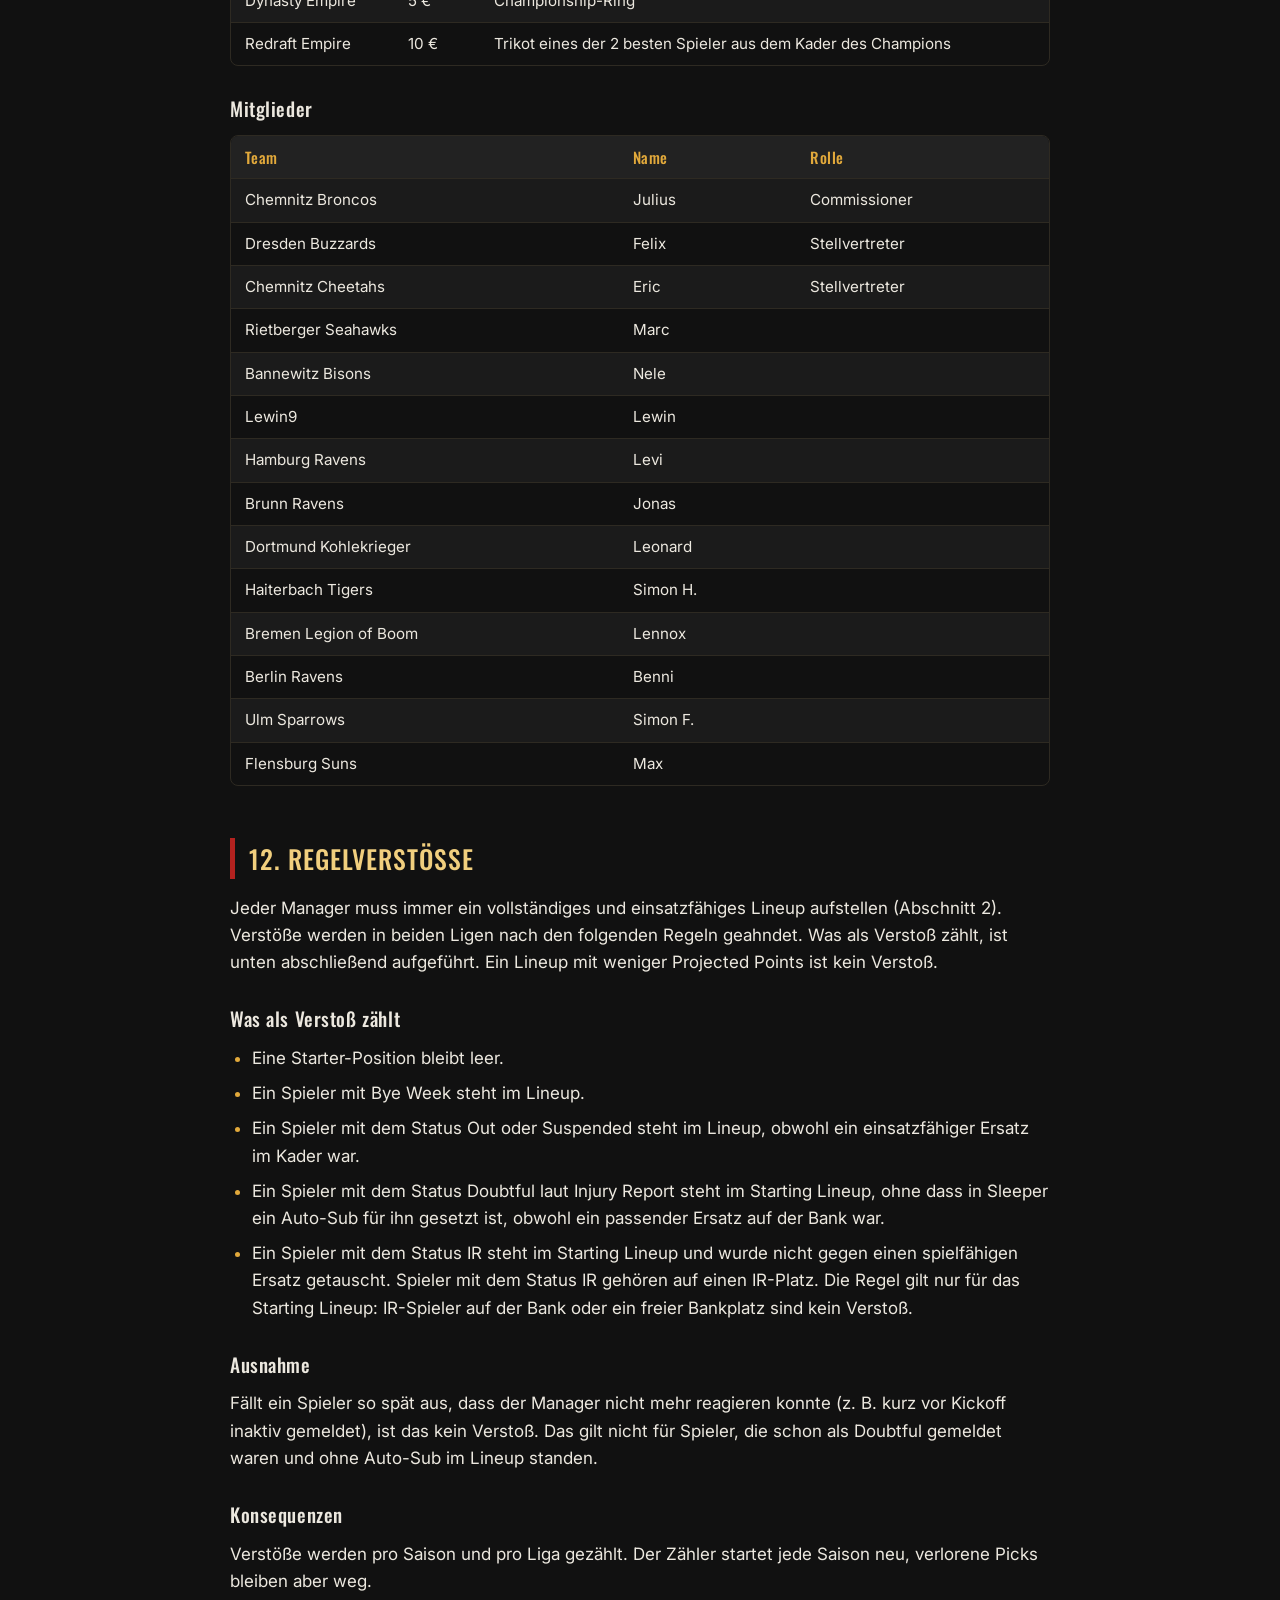
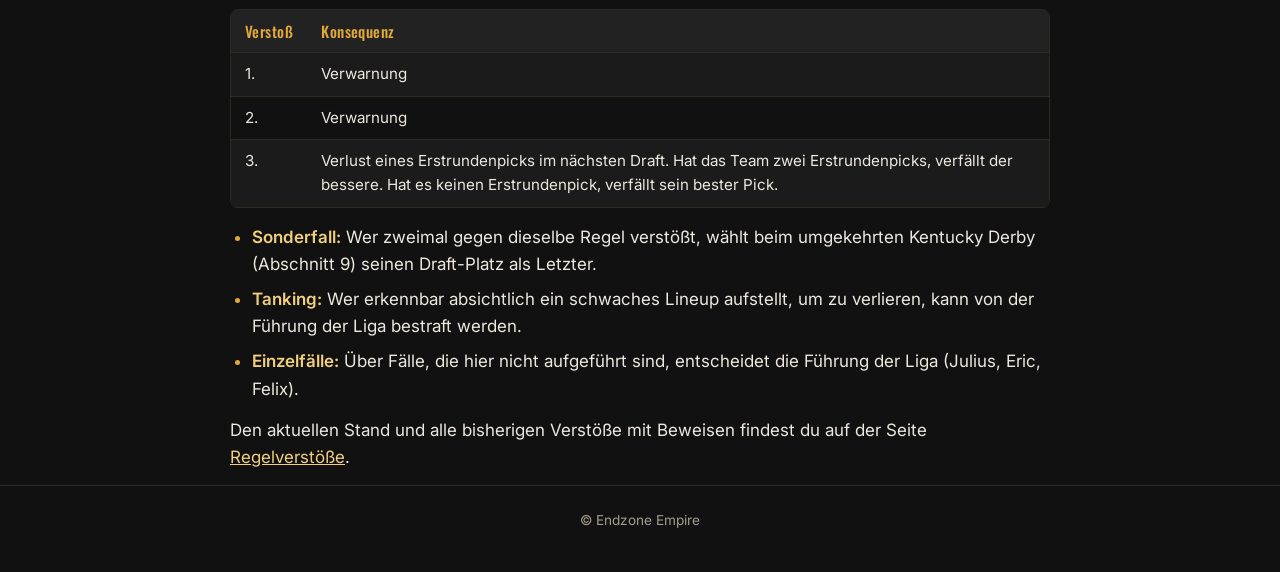
==== commit db0a2c3c: "Regel: Doubtful-Spieler im Starting Lineup brauchen einen Auto-Sub Co-Authored-By: Claude Opus 5.5 <" ====
--- a/index.html
+++ b/index.html
@@ -385,11 +385,12 @@
         <li>Eine Starter-Position bleibt leer.</li>
         <li>Ein Spieler mit Bye Week steht im Lineup.</li>
         <li>Ein Spieler mit dem Status Out oder Suspended steht im Lineup, obwohl ein einsatzfähiger Ersatz im Kader war.</li>
+        <li>Ein Spieler mit dem Status Doubtful laut Injury Report steht im Starting Lineup, ohne dass in Sleeper ein Auto-Sub für ihn gesetzt ist, obwohl ein passender Ersatz auf der Bank war.</li>
         <li>Ein Spieler mit dem Status IR steht im Starting Lineup und wurde nicht gegen einen spielfähigen Ersatz getauscht. Spieler mit dem Status IR gehören auf einen IR-Platz. Die Regel gilt nur für das Starting Lineup: IR-Spieler auf der Bank oder ein freier Bankplatz sind kein Verstoß.</li>
       </ul>
 
       <h3>Ausnahme</h3>
-      <p>Fällt ein Spieler so spät aus, dass der Manager nicht mehr reagieren konnte (z. B. kurz vor Kickoff inaktiv gemeldet), ist das kein Verstoß.</p>
+      <p>Fällt ein Spieler so spät aus, dass der Manager nicht mehr reagieren konnte (z. B. kurz vor Kickoff inaktiv gemeldet), ist das kein Verstoß. Das gilt nicht für Spieler, die schon als Doubtful gemeldet waren und ohne Auto-Sub im Lineup standen.</p>
 
       <h3>Konsequenzen</h3>
       <p>Verstöße werden pro Saison und pro Liga gezählt. Der Zähler startet jede Saison neu, verlorene Picks bleiben aber weg.</p>
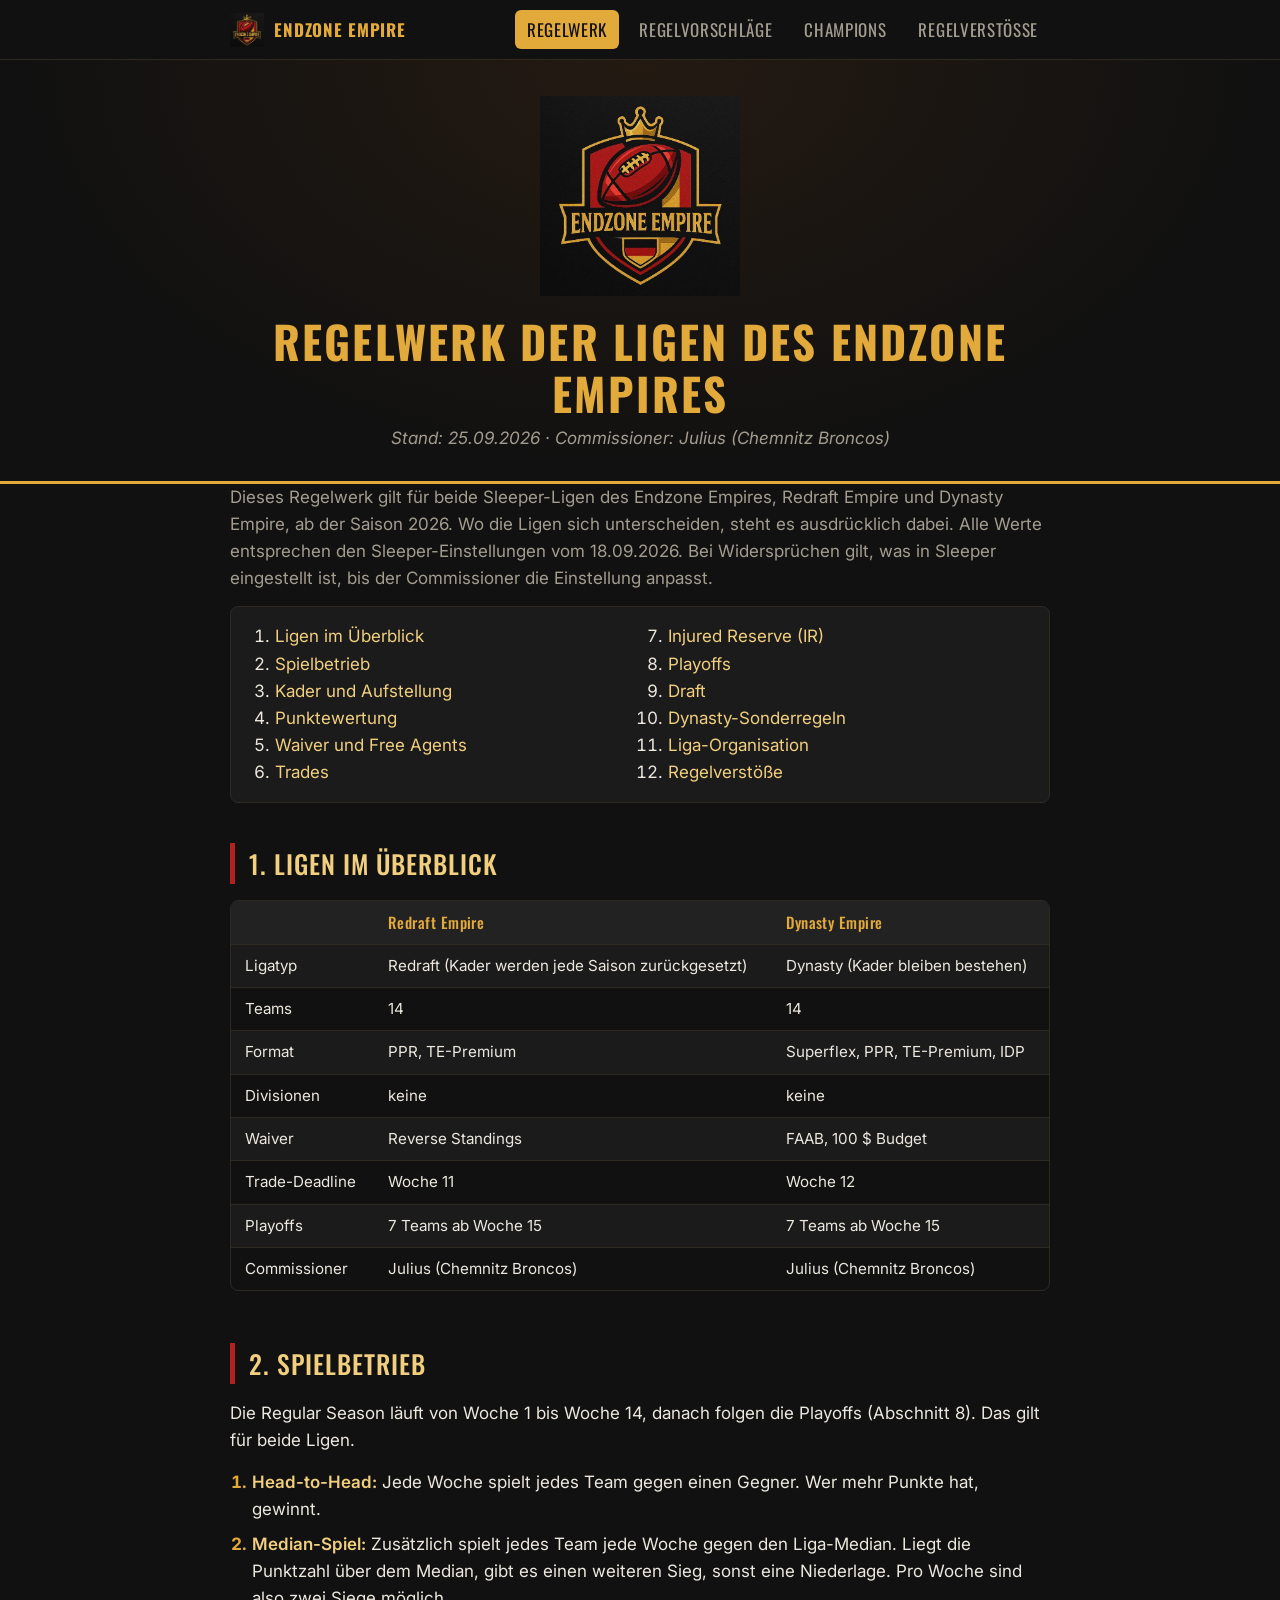
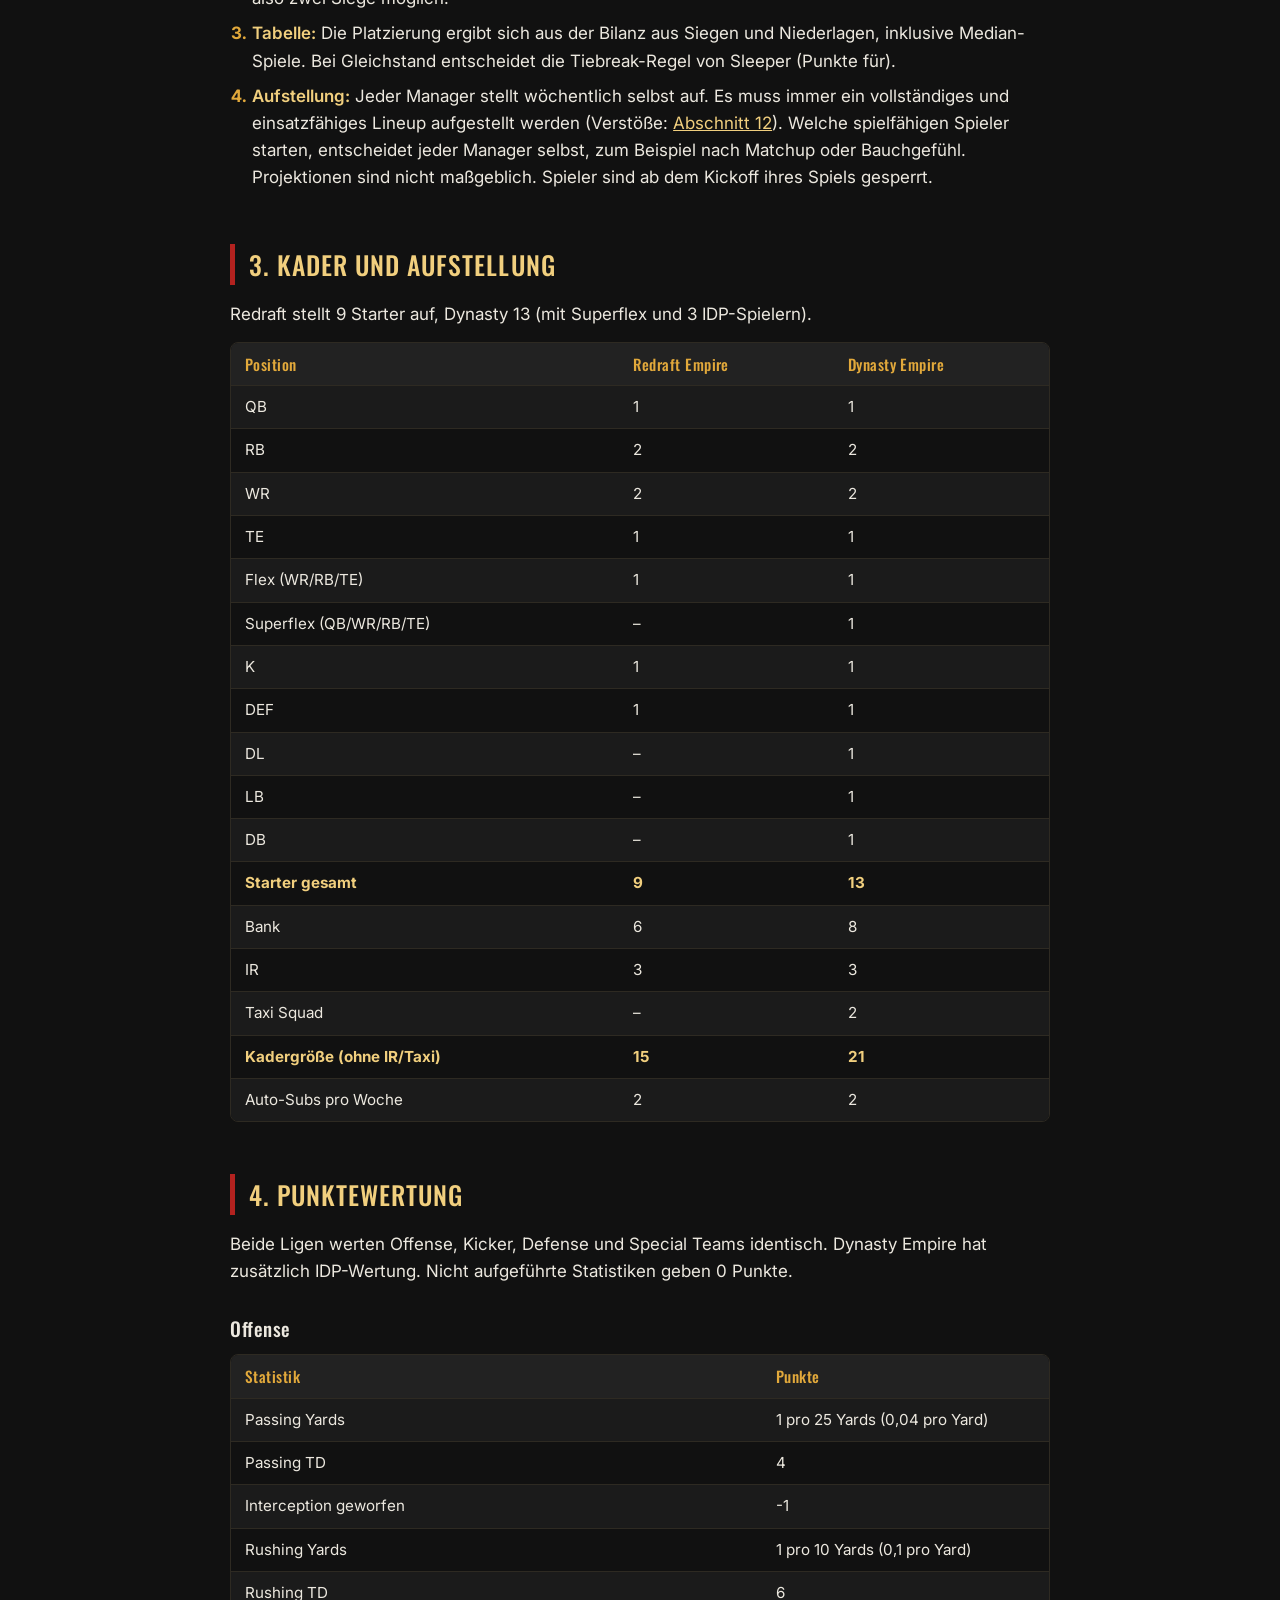
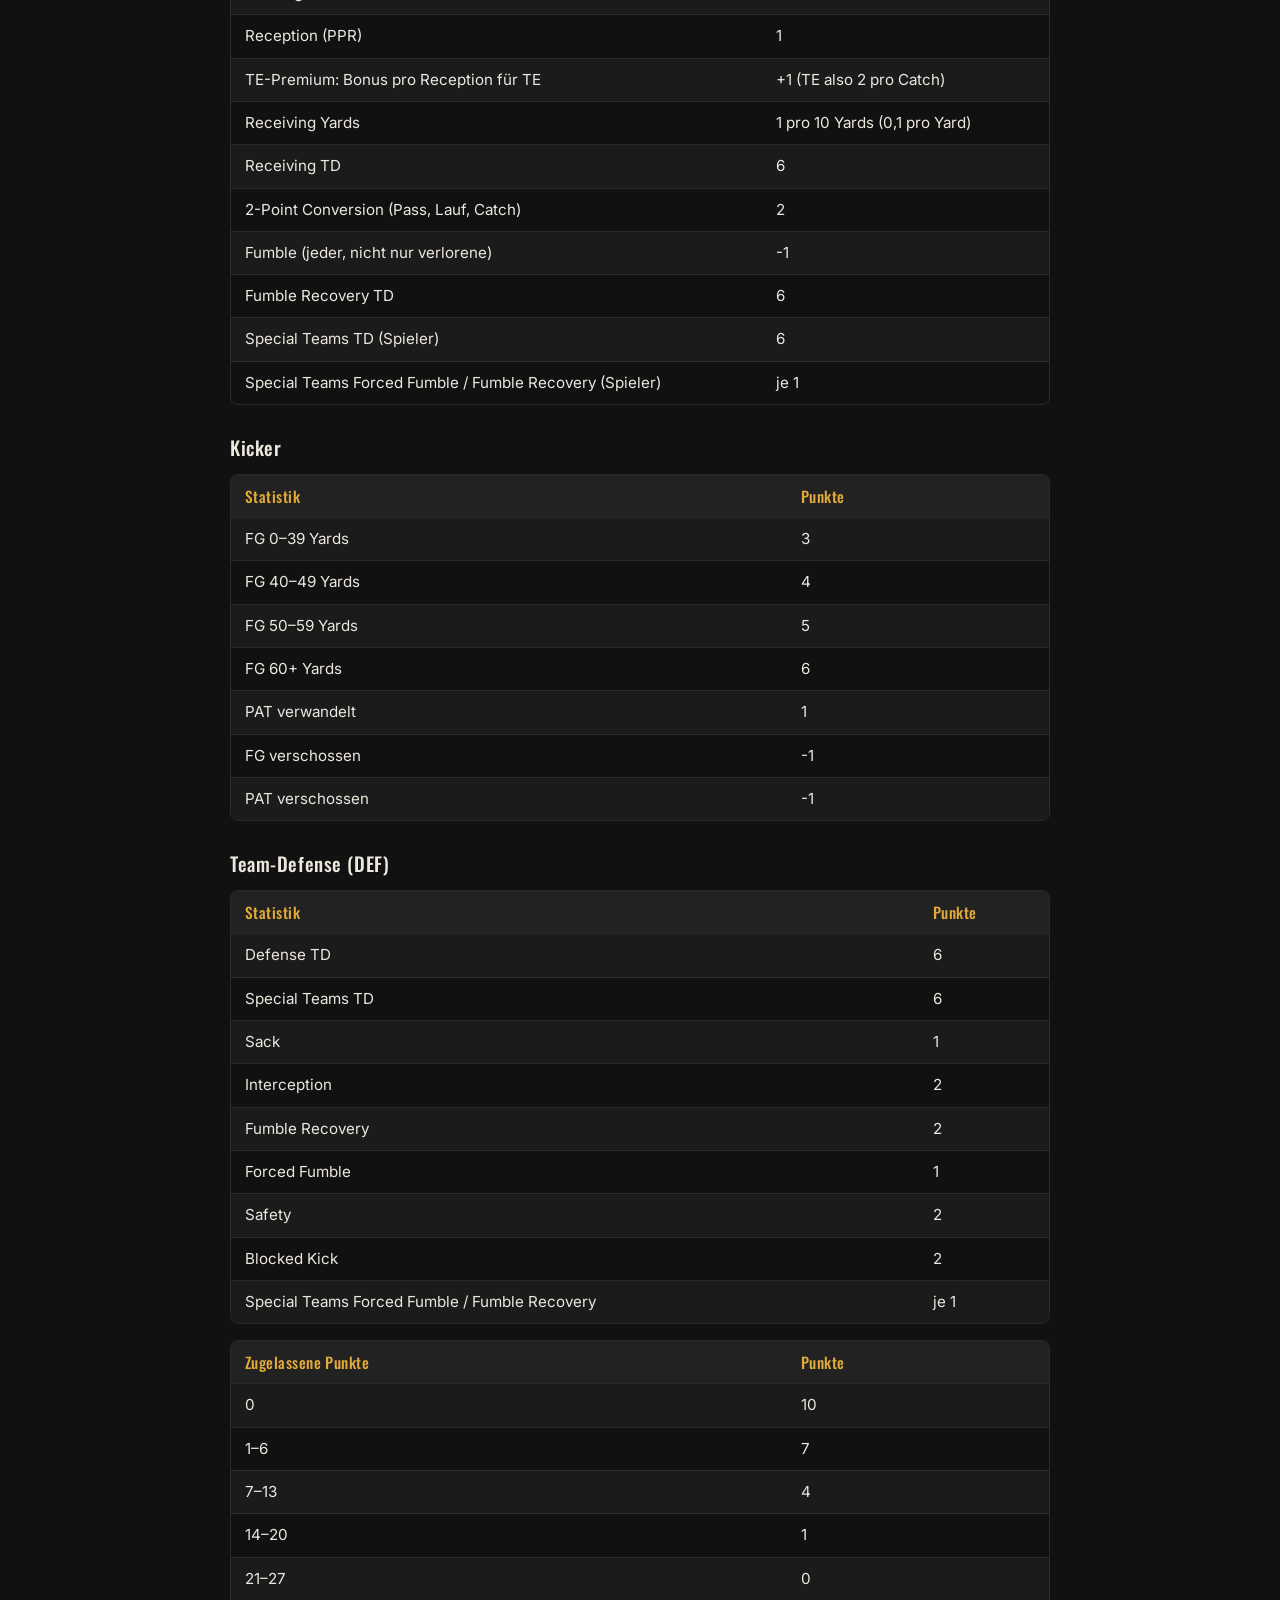
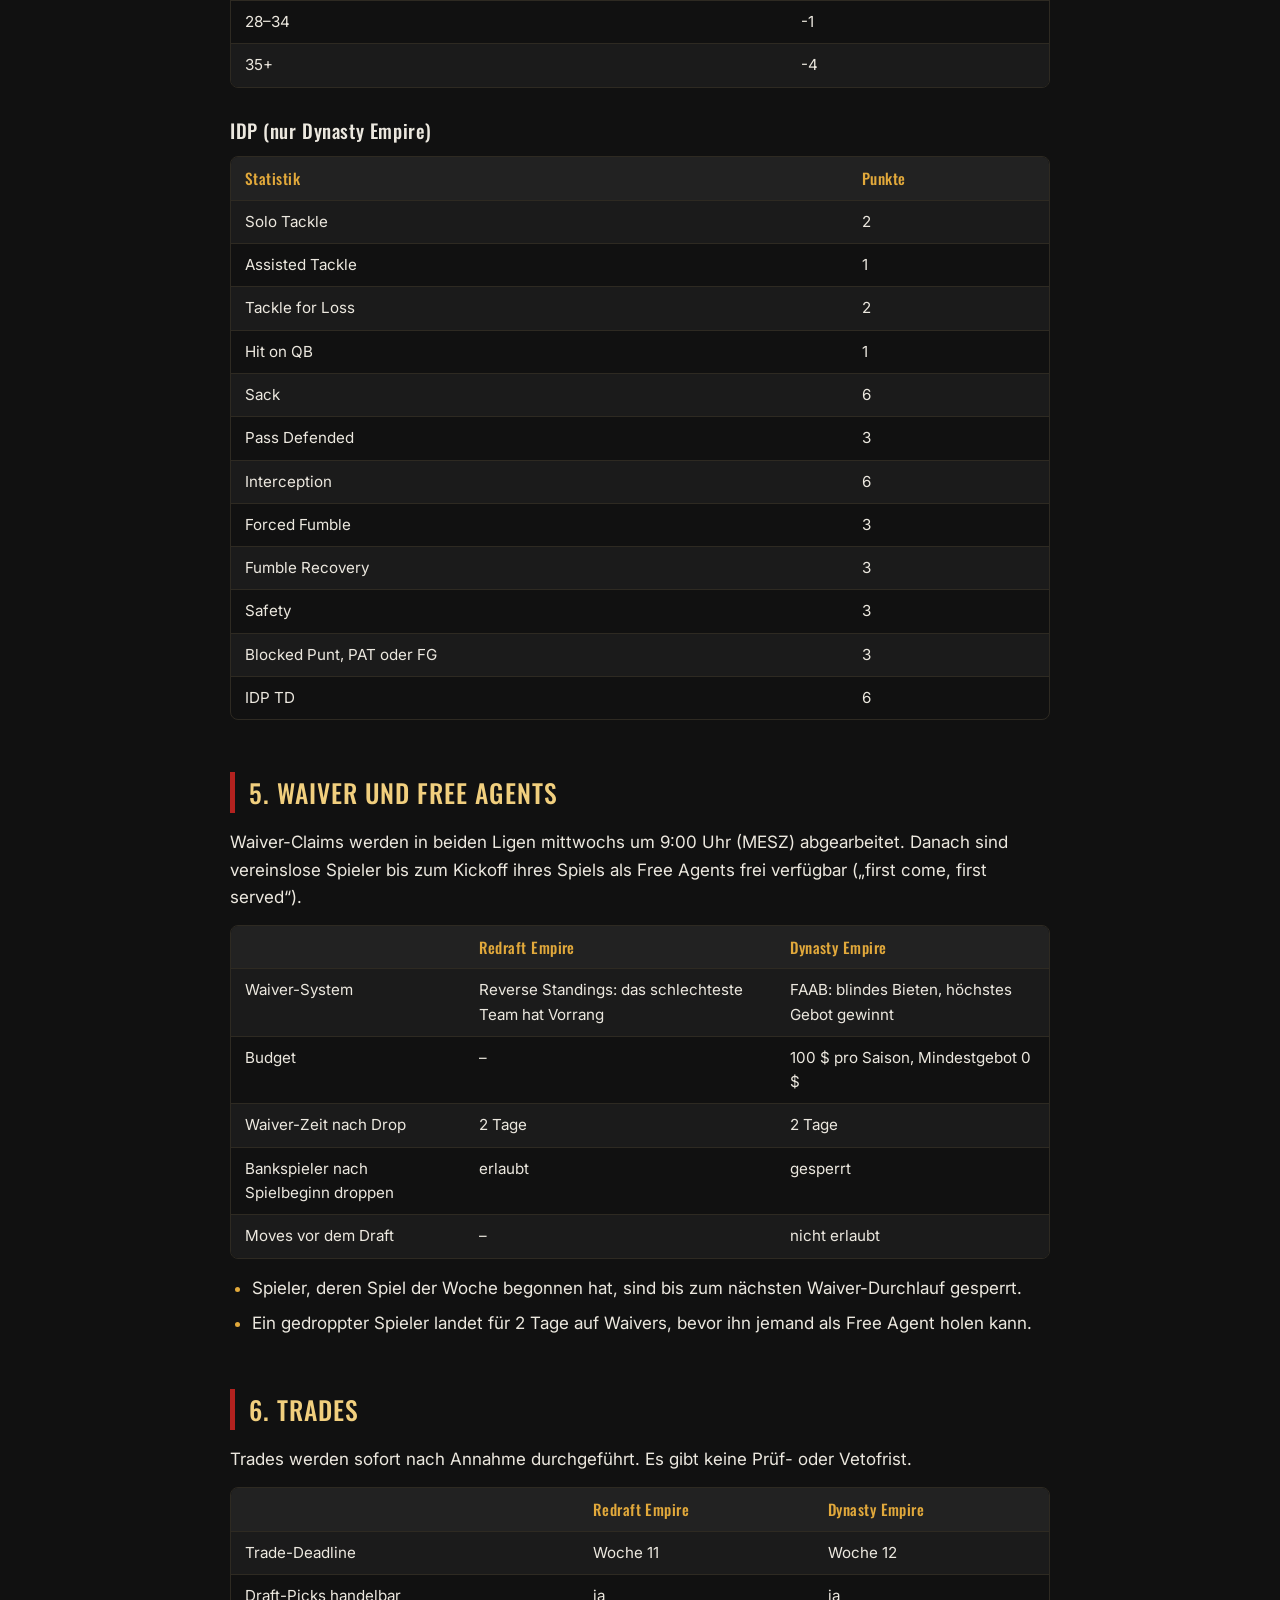
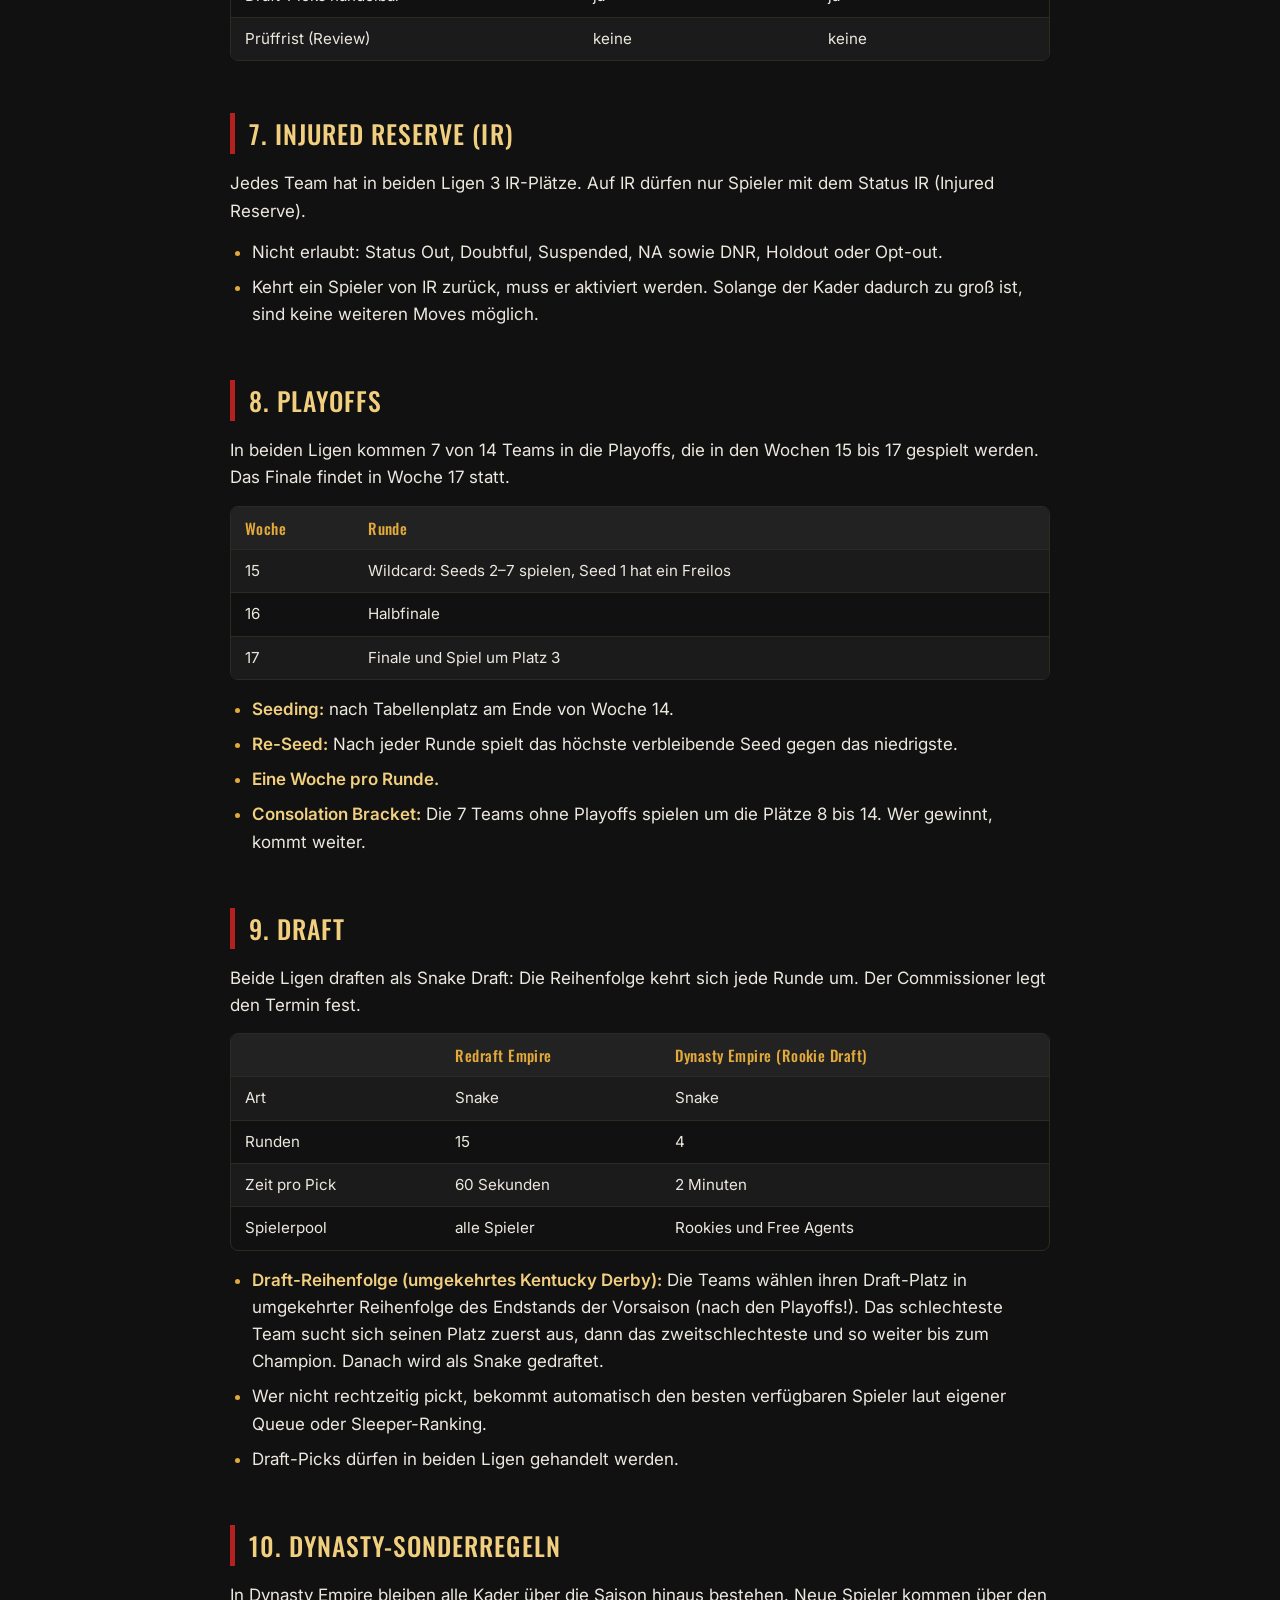
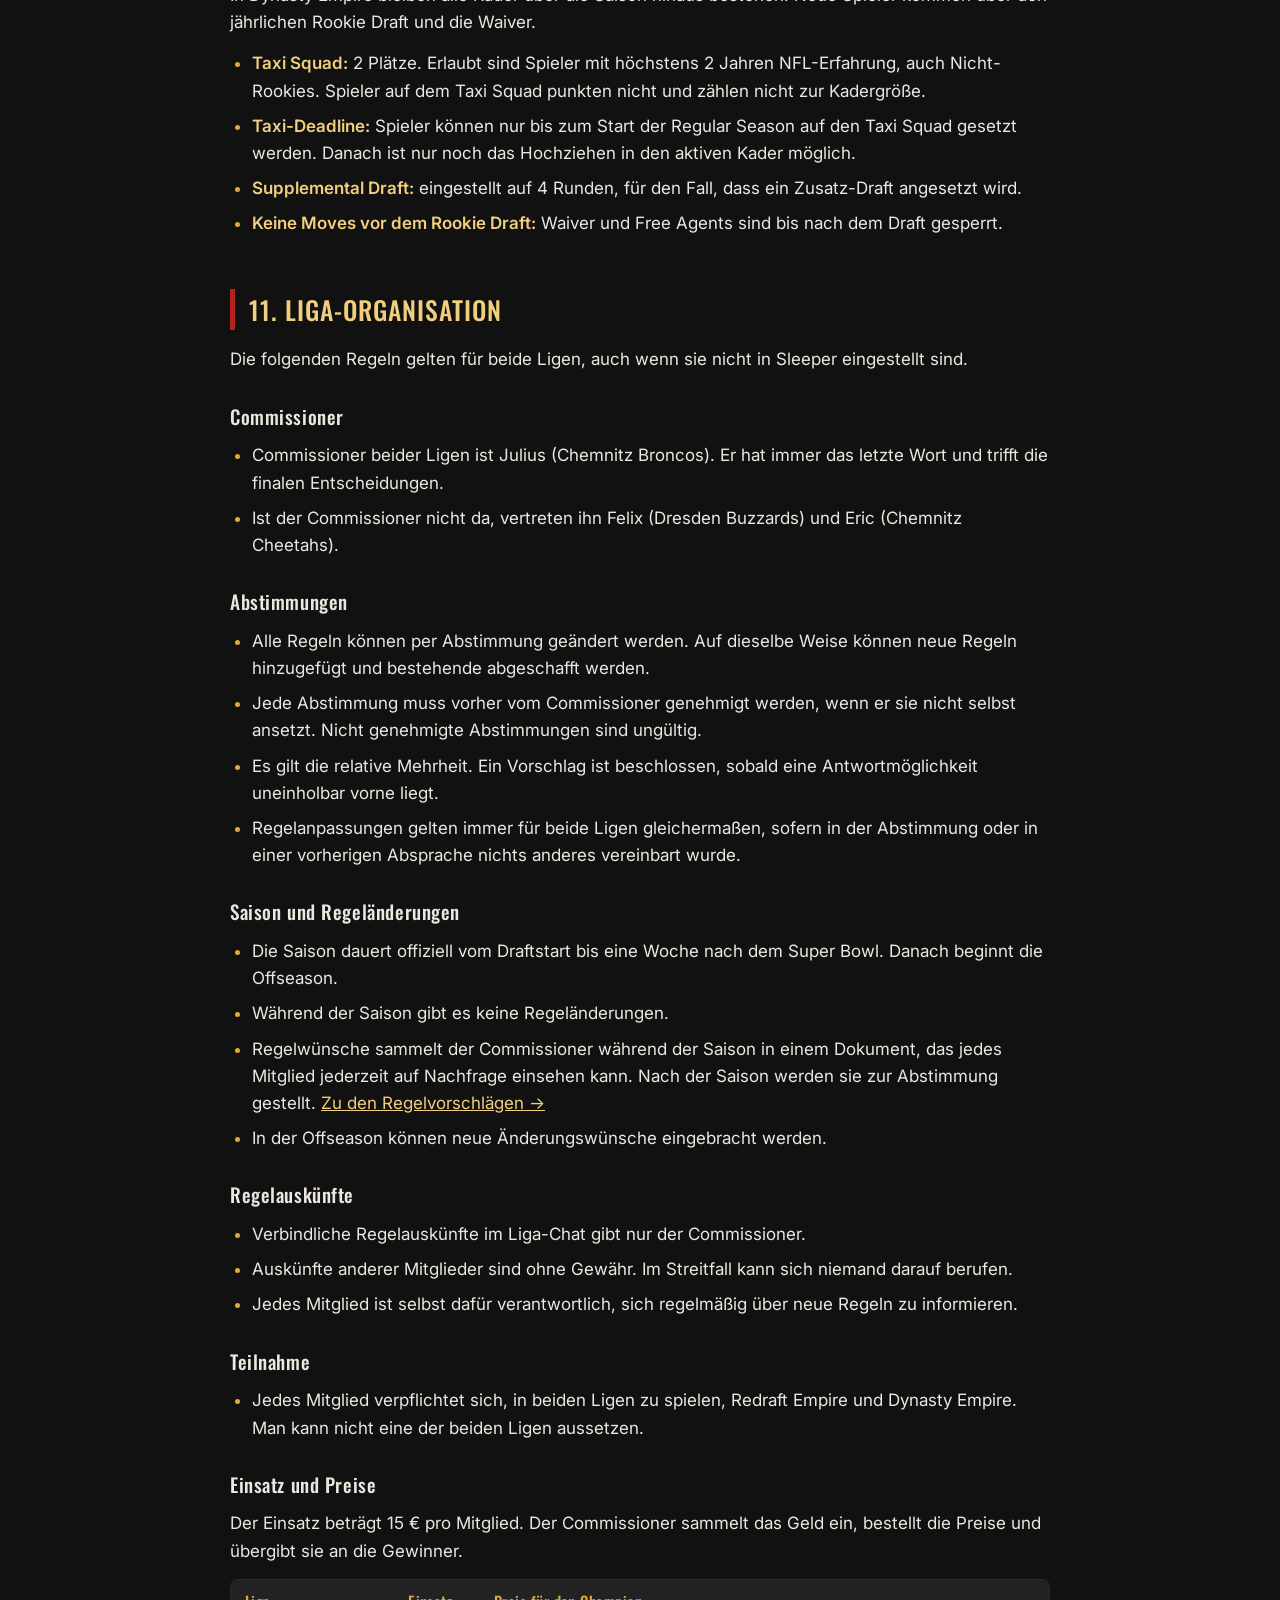
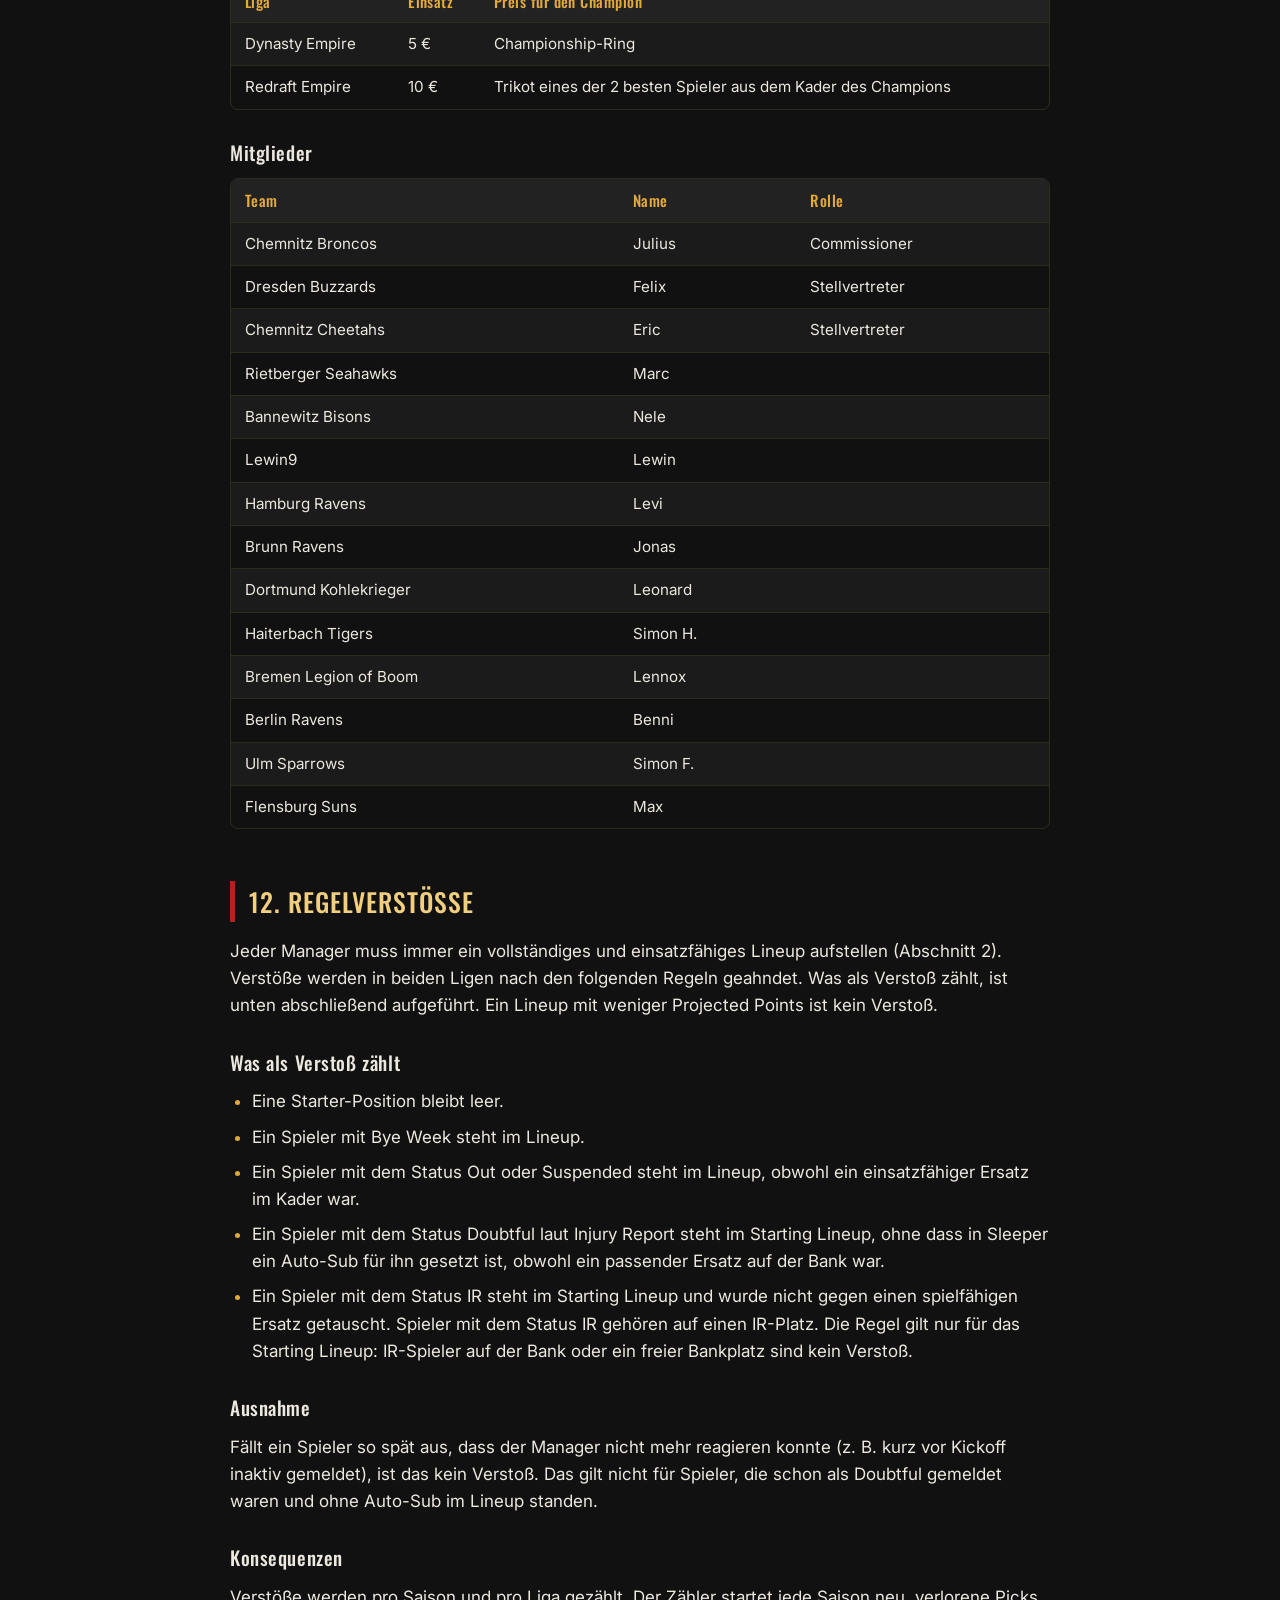
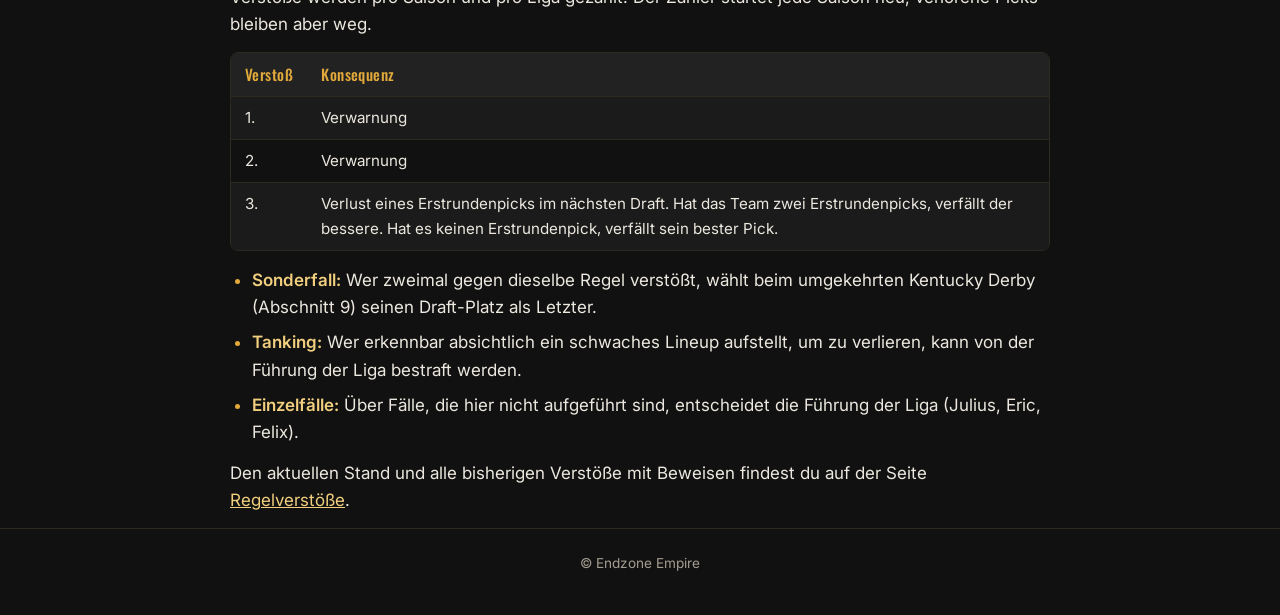
==== commit b5671903: "Kader-Tabelle: 2 Auto-Subs pro Woche in beiden Ligen Co-Authored-By: Claude Opus 5.5 <noreply@anthro" ====
--- a/index.html
+++ b/index.html
@@ -102,6 +102,7 @@
             <tr><td>IR</td><td>3</td><td>3</td></tr>
             <tr><td>Taxi Squad</td><td>–</td><td>2</td></tr>
             <tr class="total"><td>Kadergröße (ohne IR/Taxi)</td><td>15</td><td>21</td></tr>
+            <tr><td>Auto-Subs pro Woche</td><td>2</td><td>2</td></tr>
           </tbody>
         </table>
       </div>
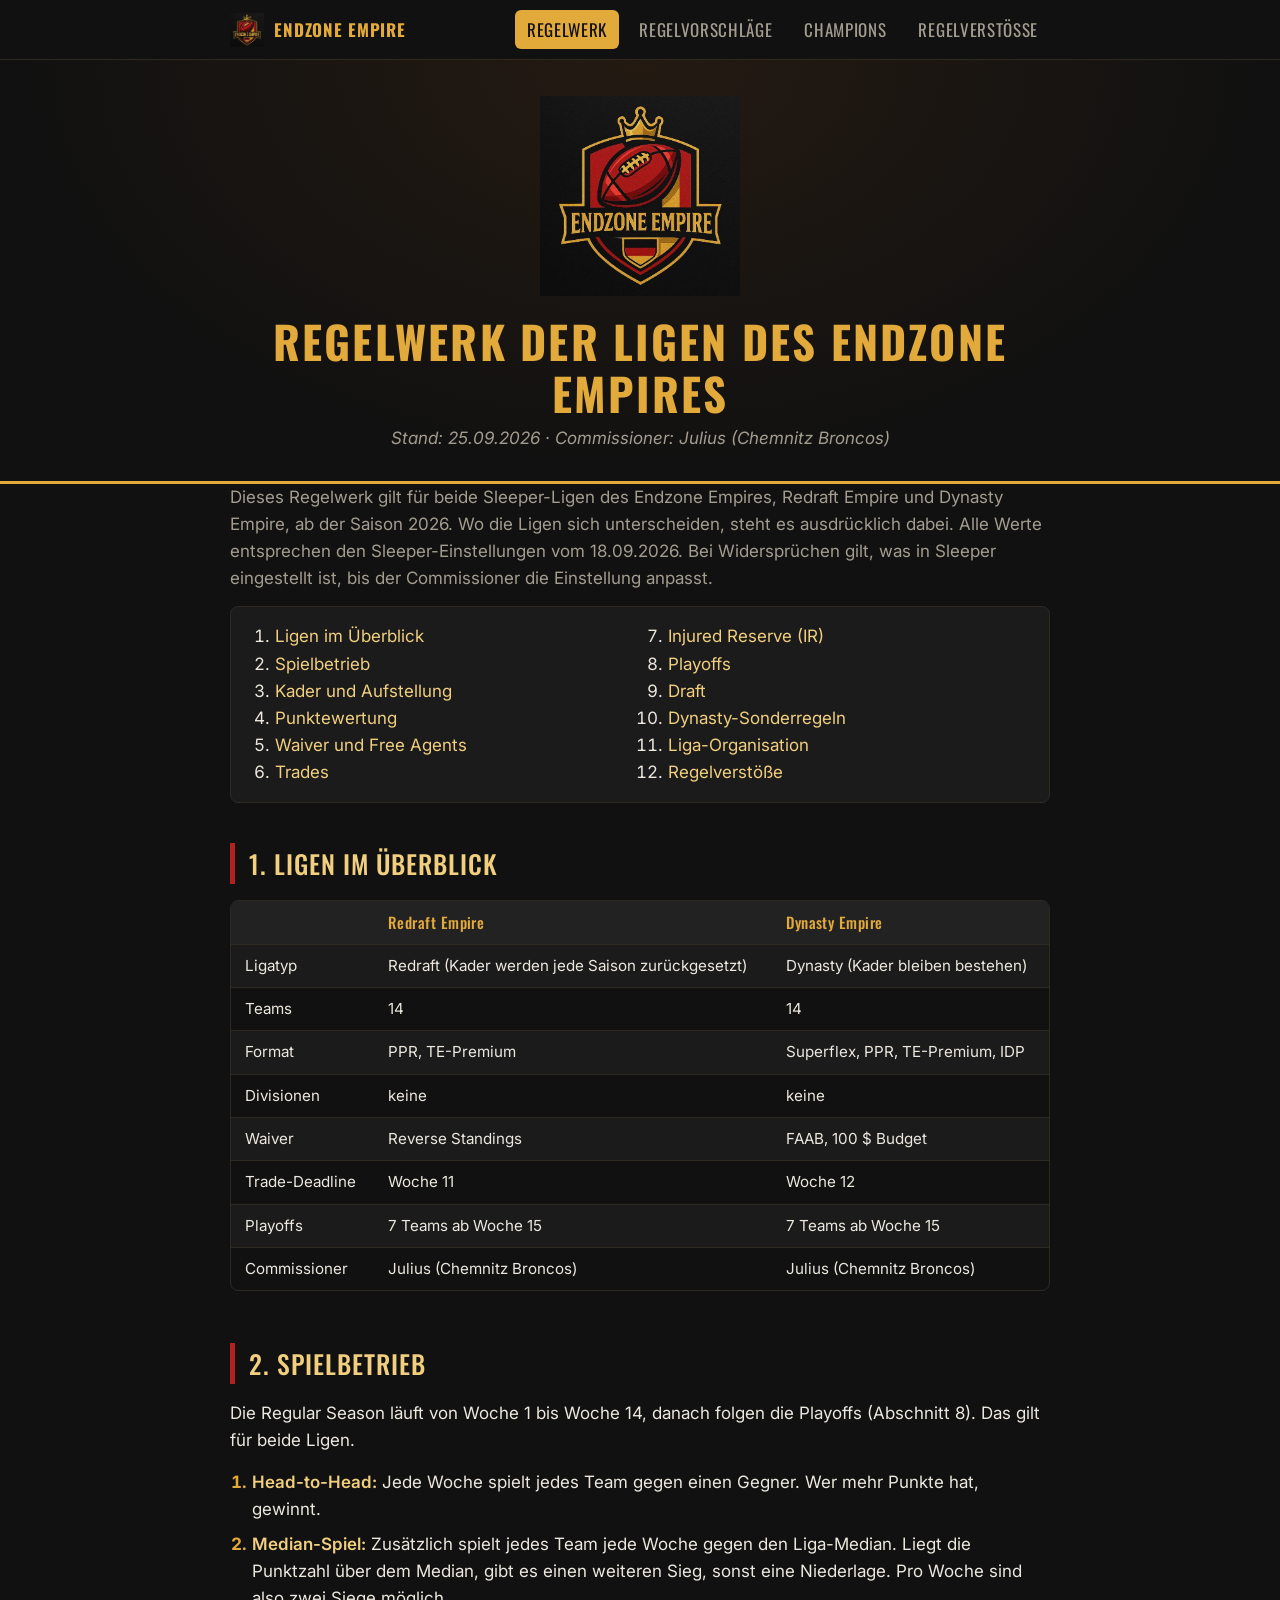
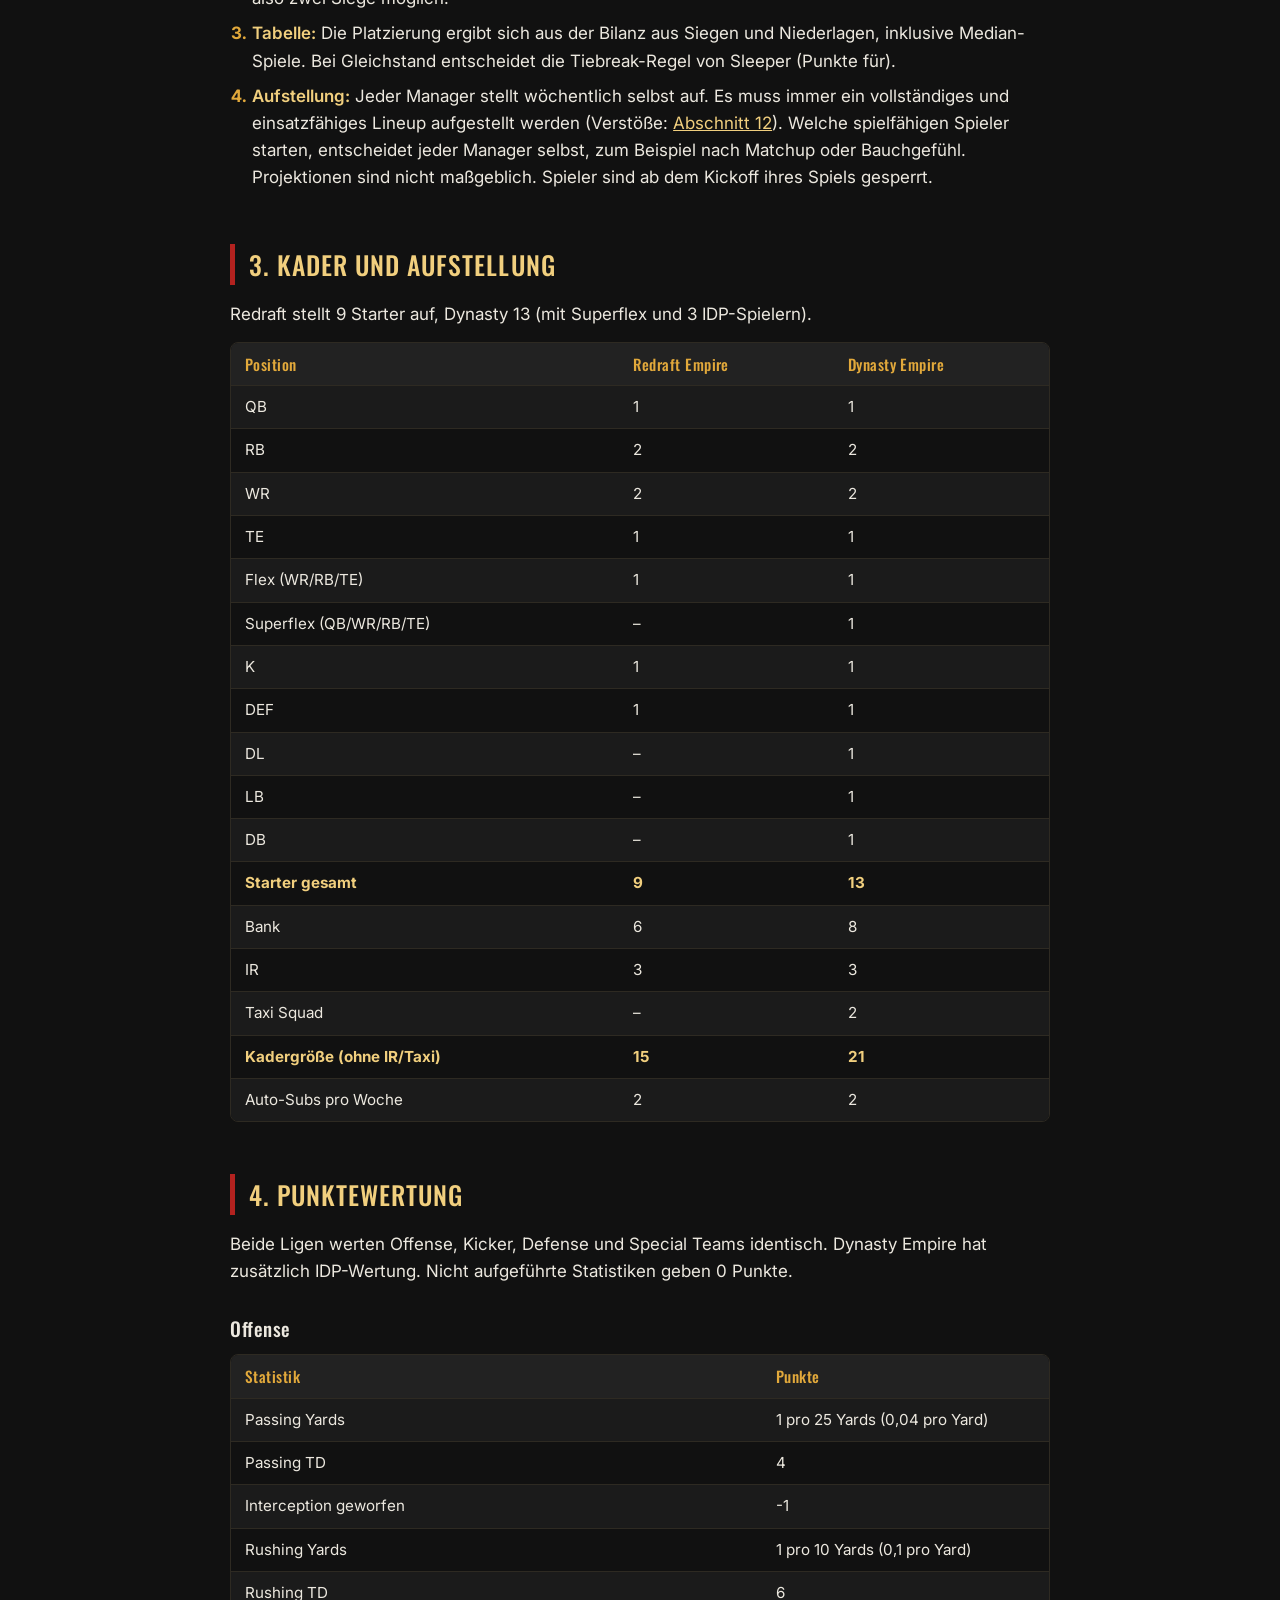
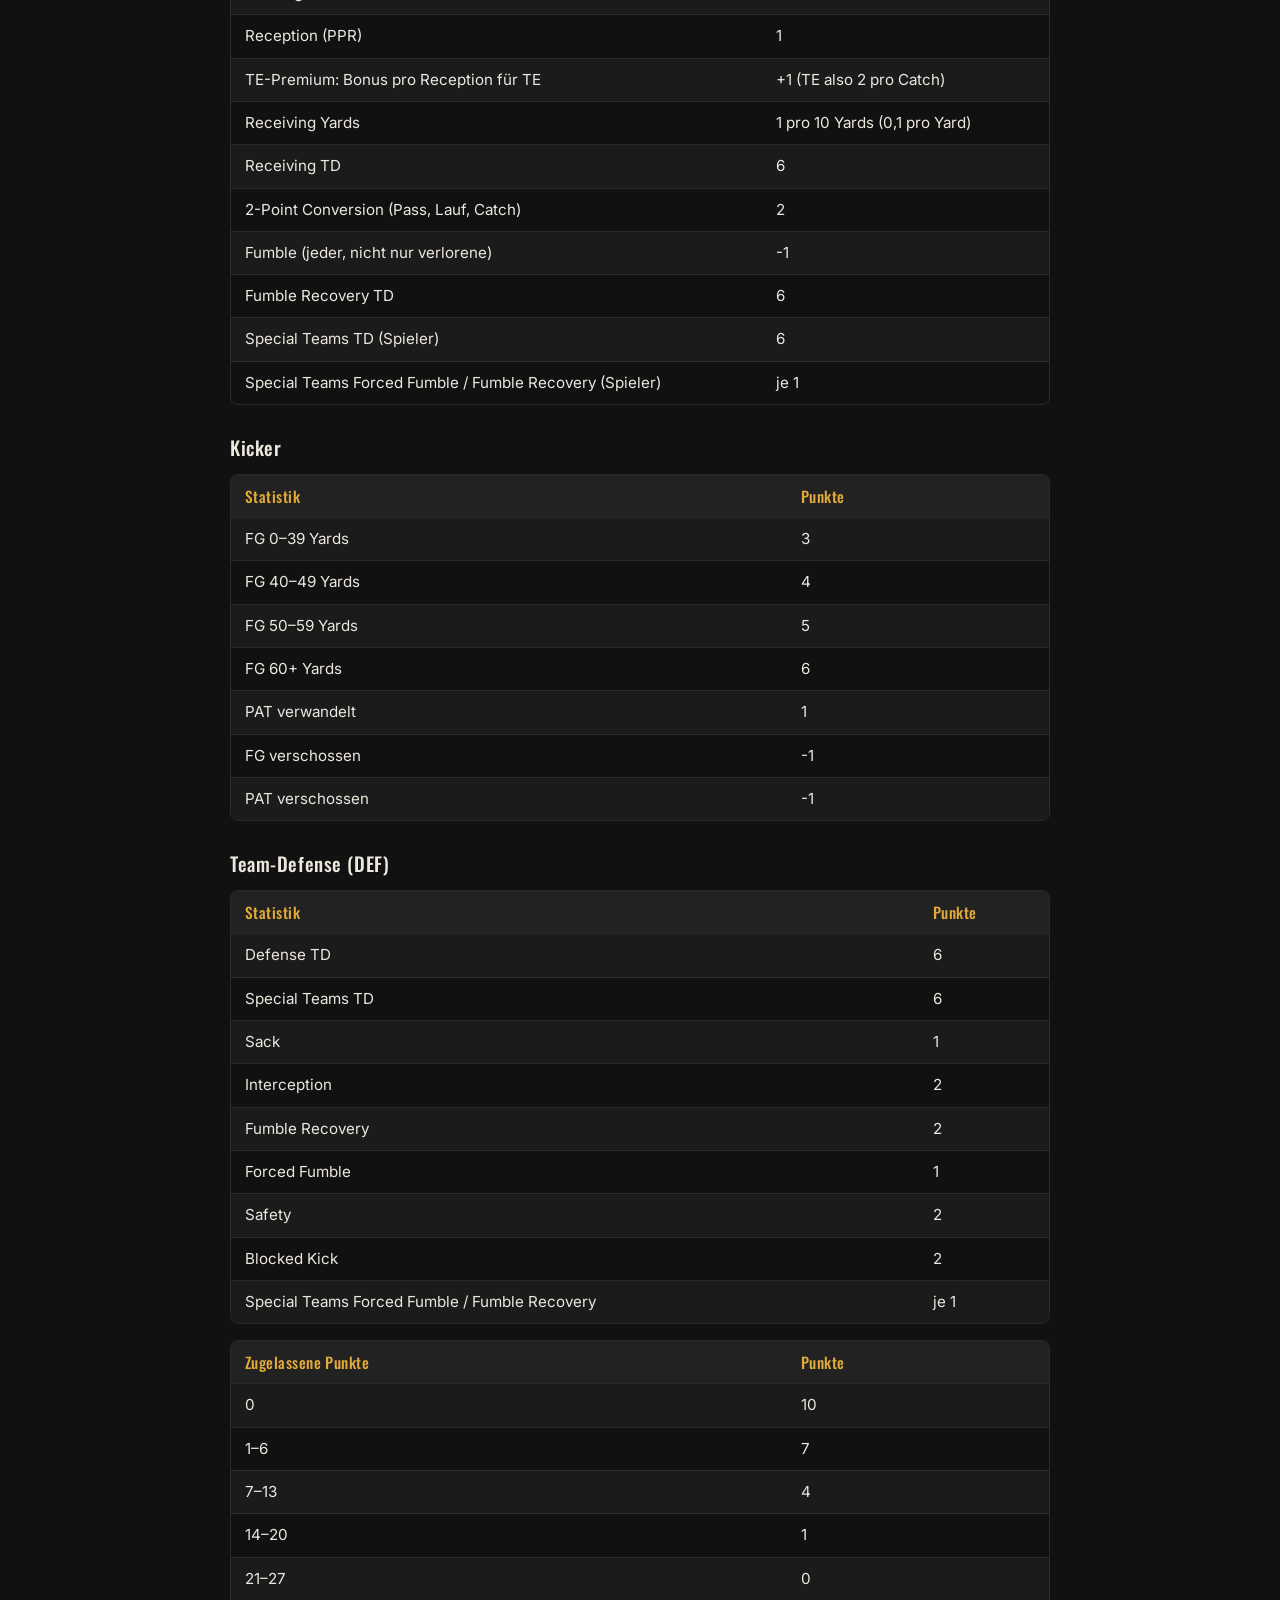
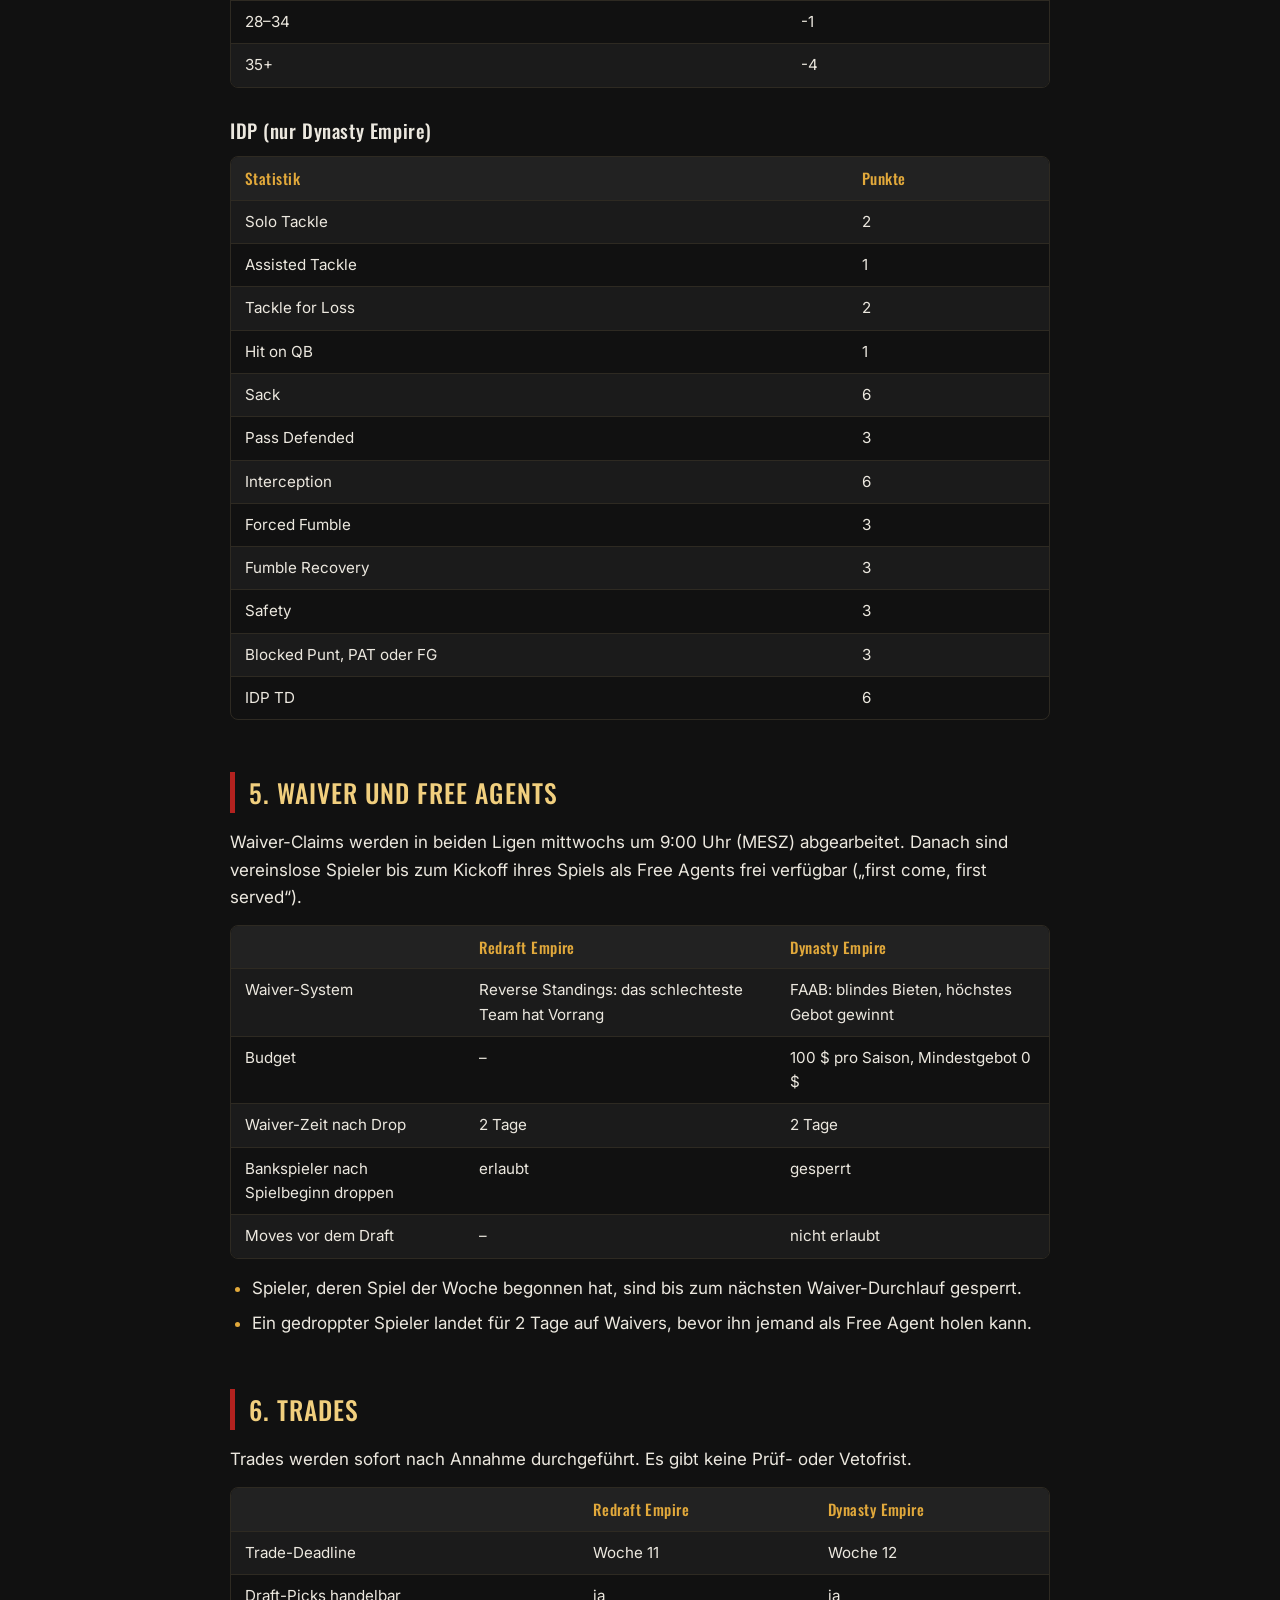
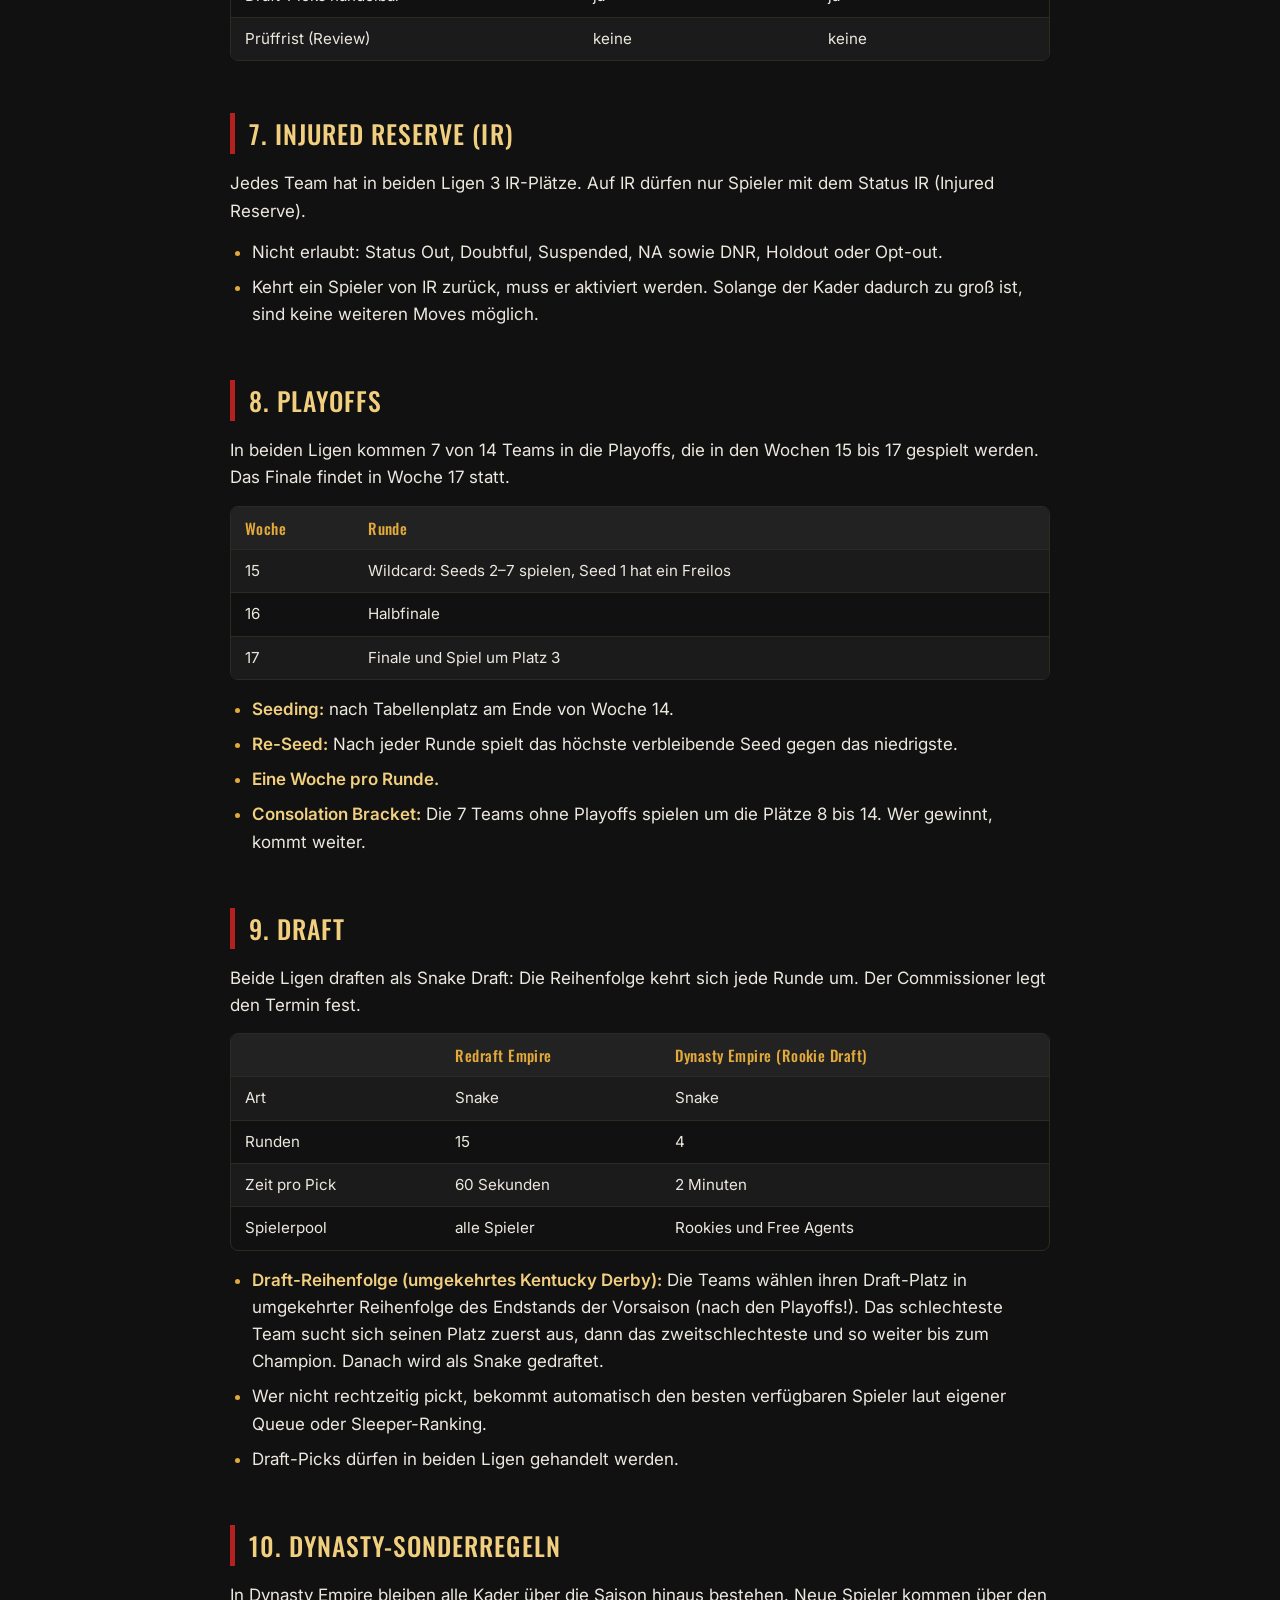
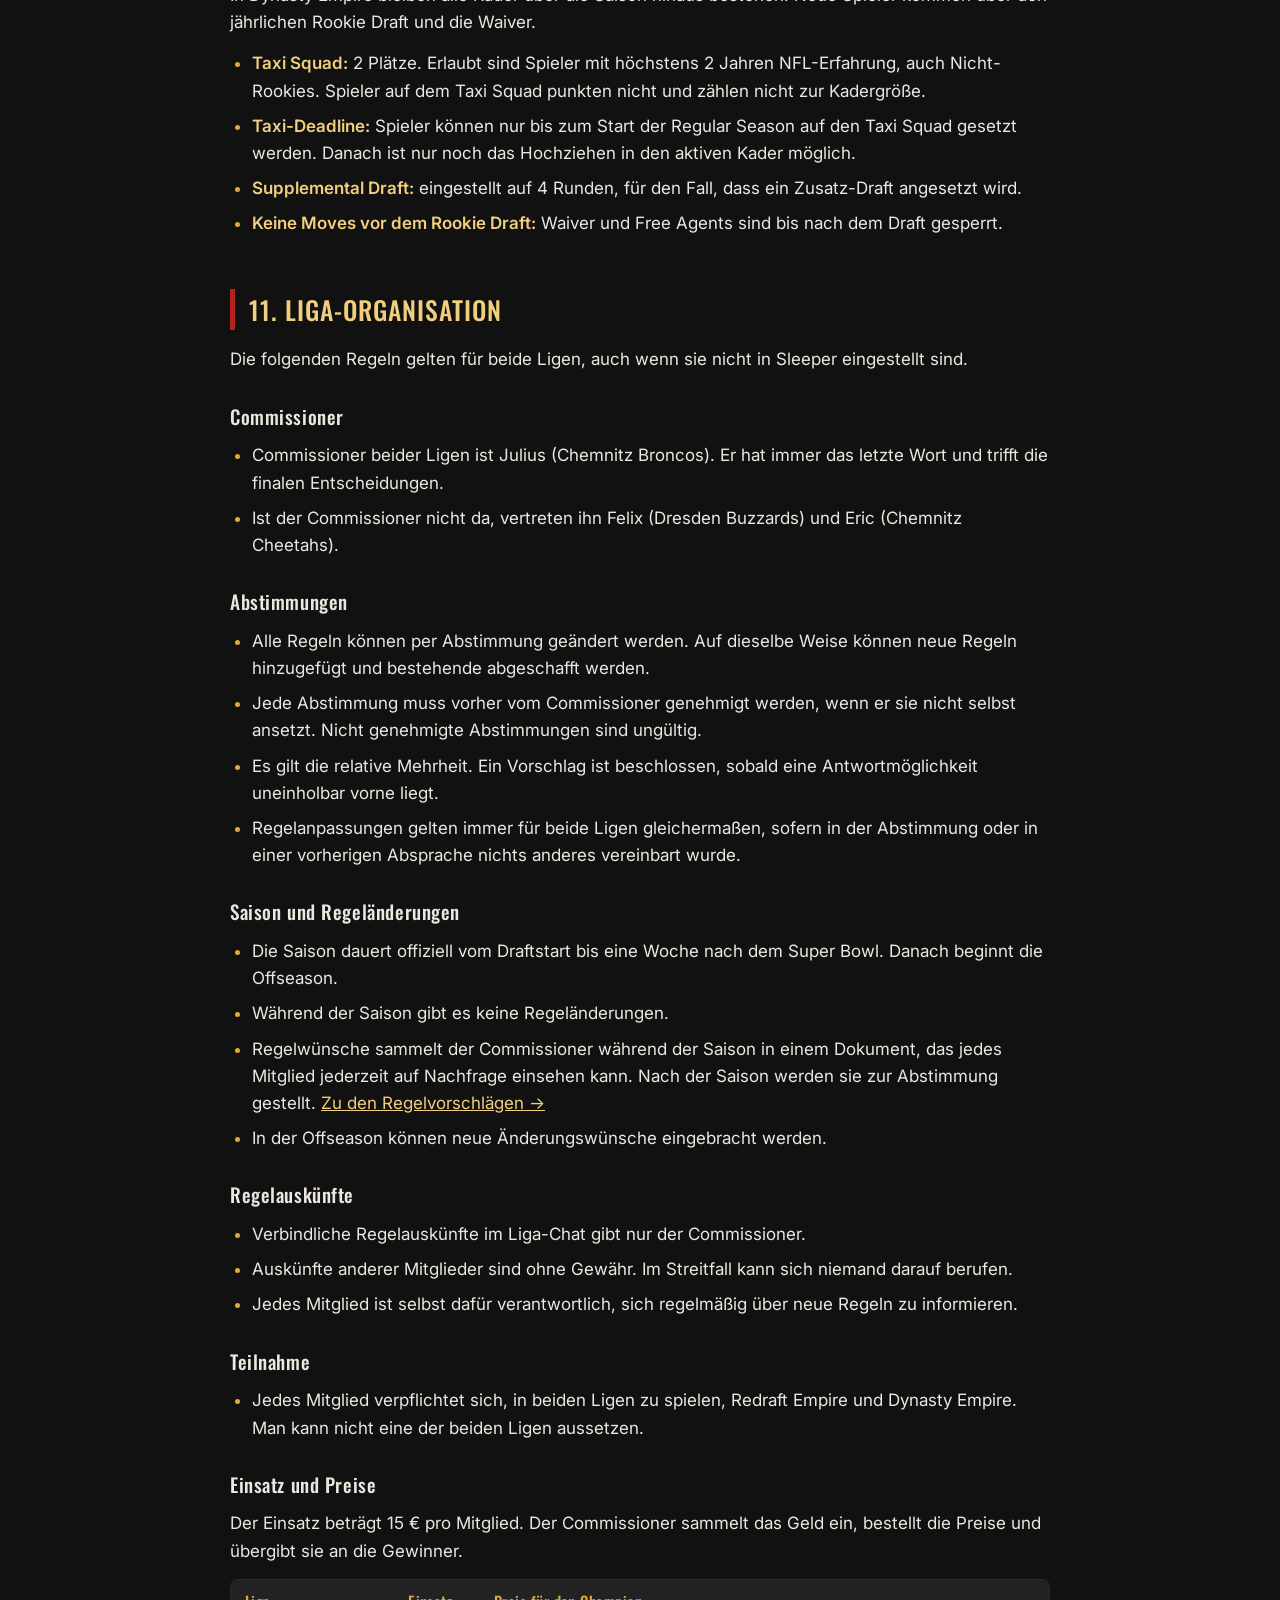
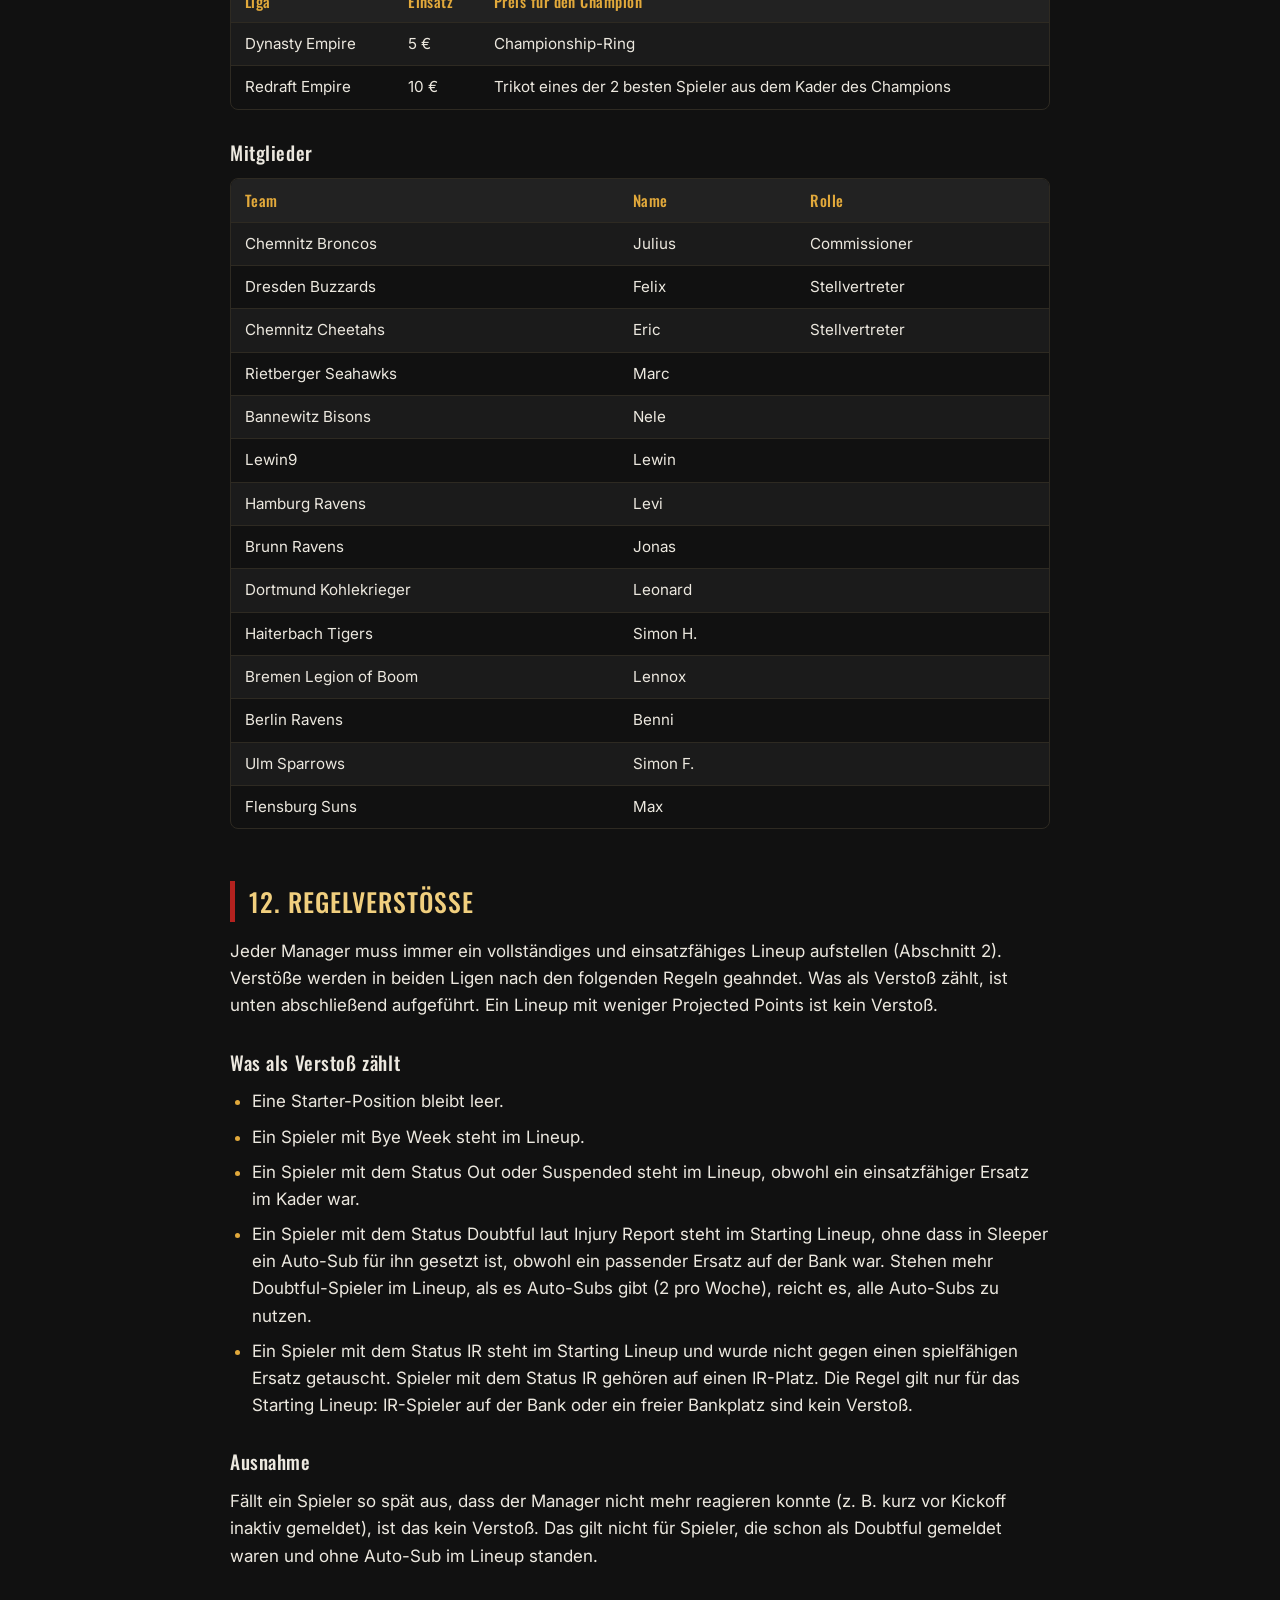
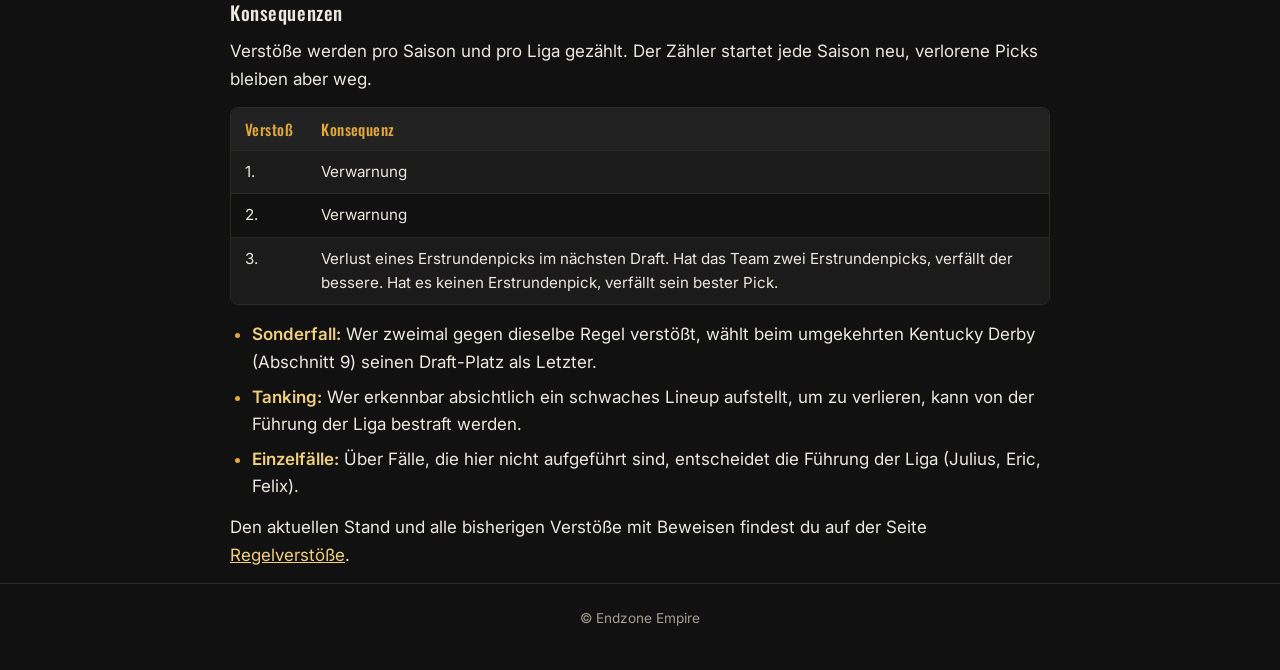
==== commit 6e9aa9e7: "Doubtful-Regel: bei mehr Doubtful-Startern als Auto-Subs reicht es, alle Auto-Subs zu nutzen Co-Auth" ====
--- a/index.html
+++ b/index.html
@@ -386,7 +386,7 @@
         <li>Eine Starter-Position bleibt leer.</li>
         <li>Ein Spieler mit Bye Week steht im Lineup.</li>
         <li>Ein Spieler mit dem Status Out oder Suspended steht im Lineup, obwohl ein einsatzfähiger Ersatz im Kader war.</li>
-        <li>Ein Spieler mit dem Status Doubtful laut Injury Report steht im Starting Lineup, ohne dass in Sleeper ein Auto-Sub für ihn gesetzt ist, obwohl ein passender Ersatz auf der Bank war.</li>
+        <li>Ein Spieler mit dem Status Doubtful laut Injury Report steht im Starting Lineup, ohne dass in Sleeper ein Auto-Sub für ihn gesetzt ist, obwohl ein passender Ersatz auf der Bank war. Stehen mehr Doubtful-Spieler im Lineup, als es Auto-Subs gibt (2 pro Woche), reicht es, alle Auto-Subs zu nutzen.</li>
         <li>Ein Spieler mit dem Status IR steht im Starting Lineup und wurde nicht gegen einen spielfähigen Ersatz getauscht. Spieler mit dem Status IR gehören auf einen IR-Platz. Die Regel gilt nur für das Starting Lineup: IR-Spieler auf der Bank oder ein freier Bankplatz sind kein Verstoß.</li>
       </ul>
 
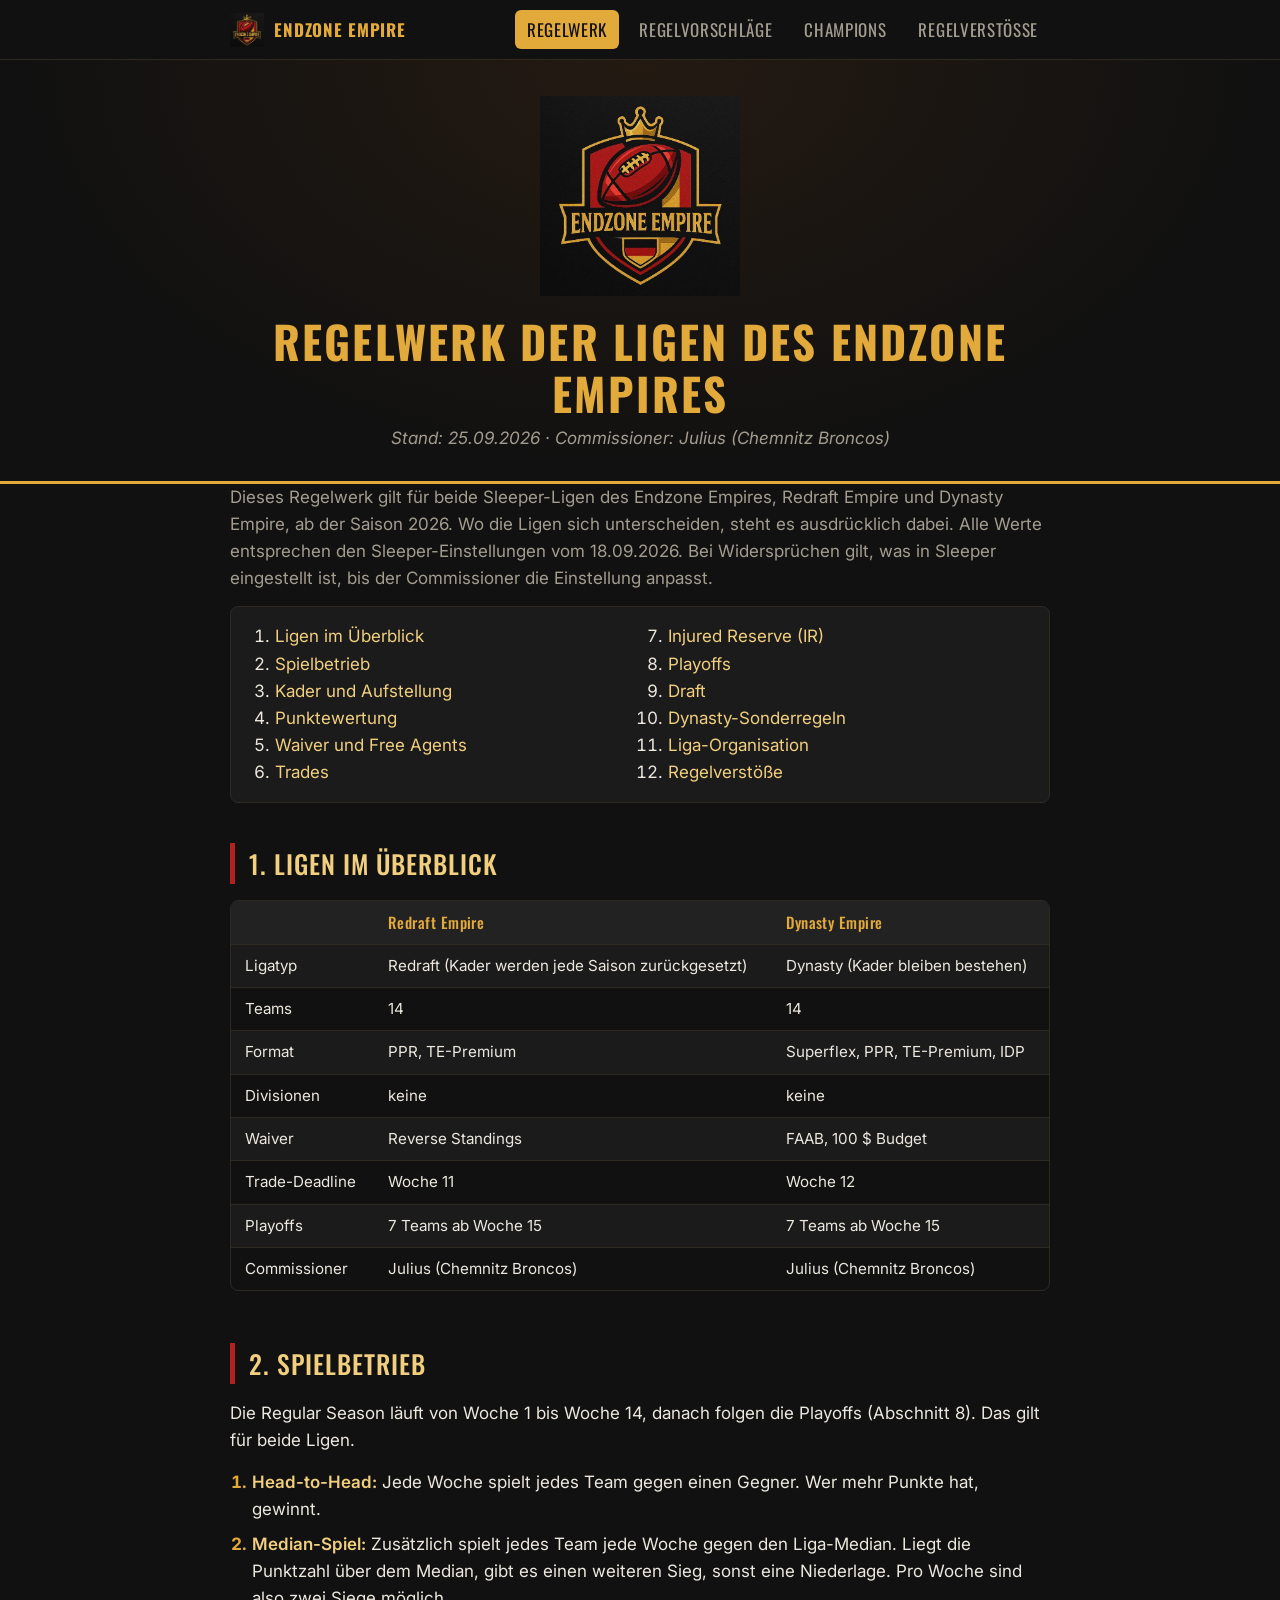
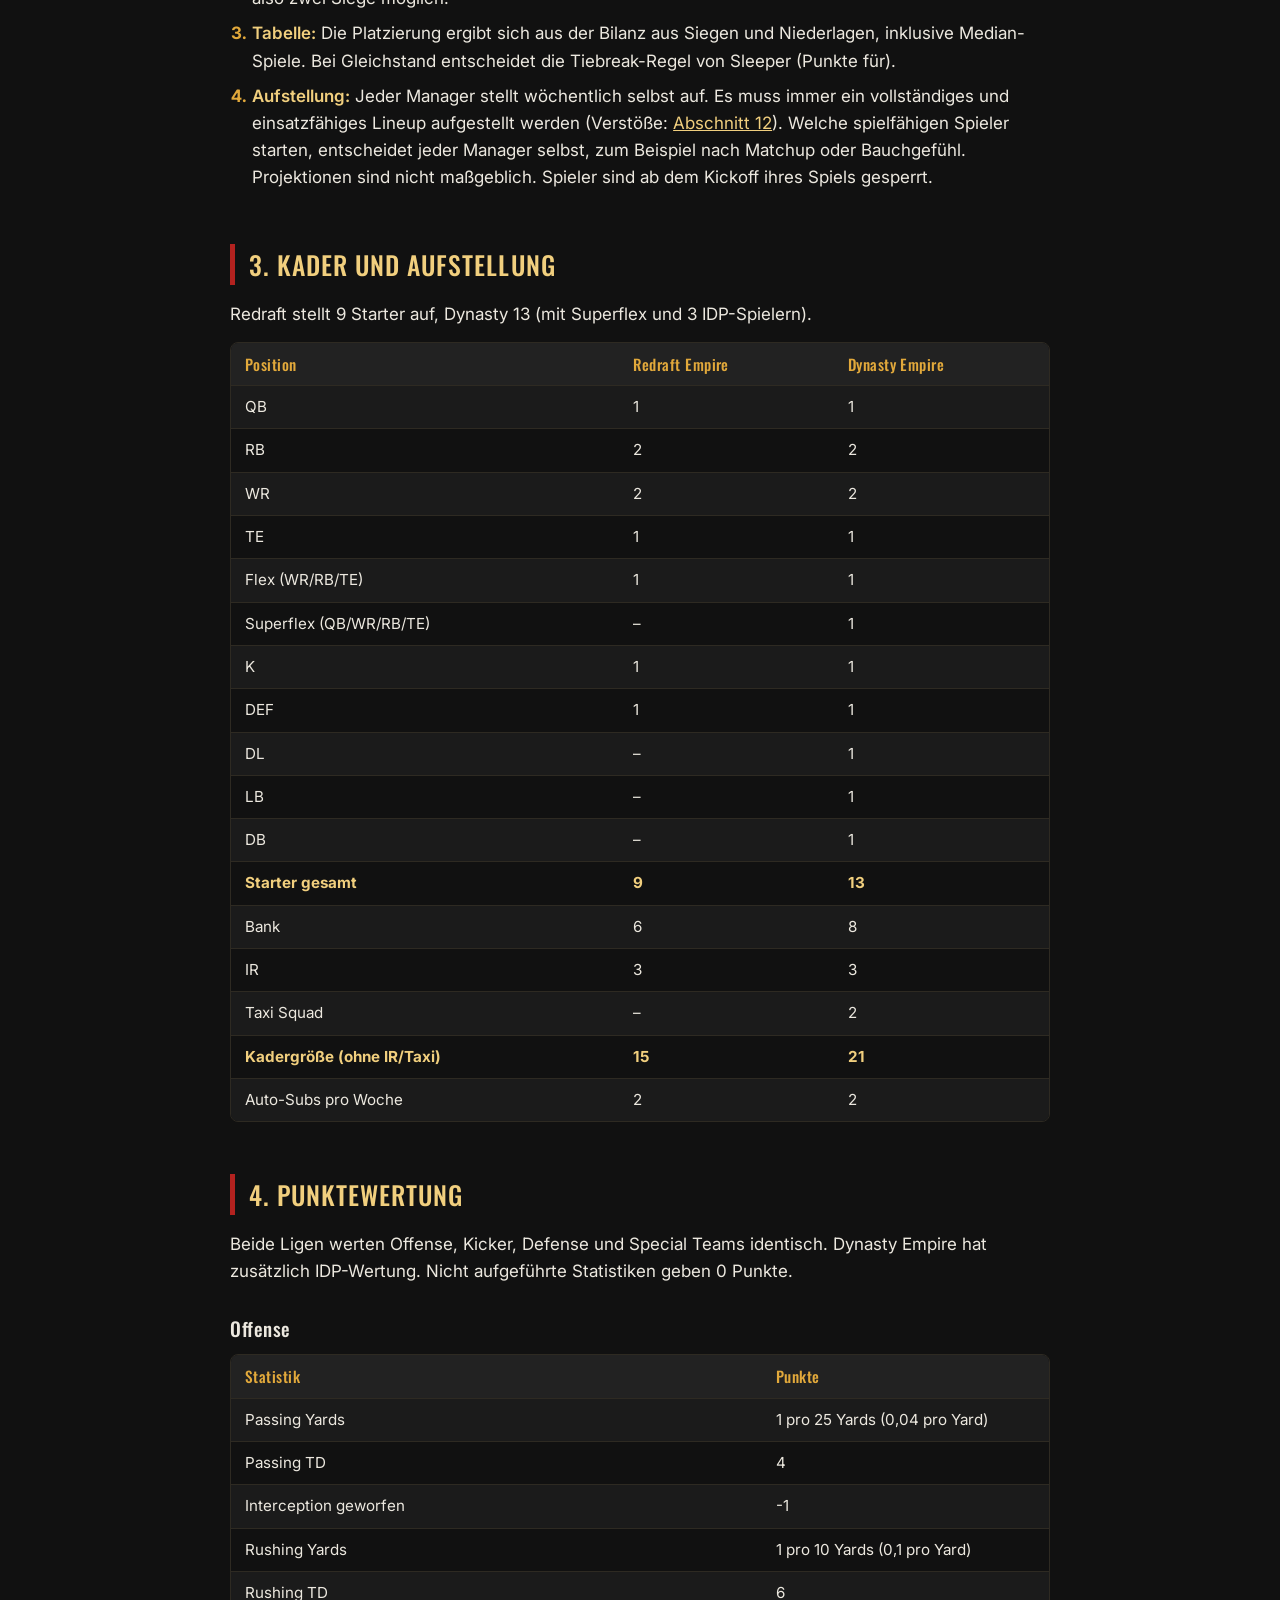
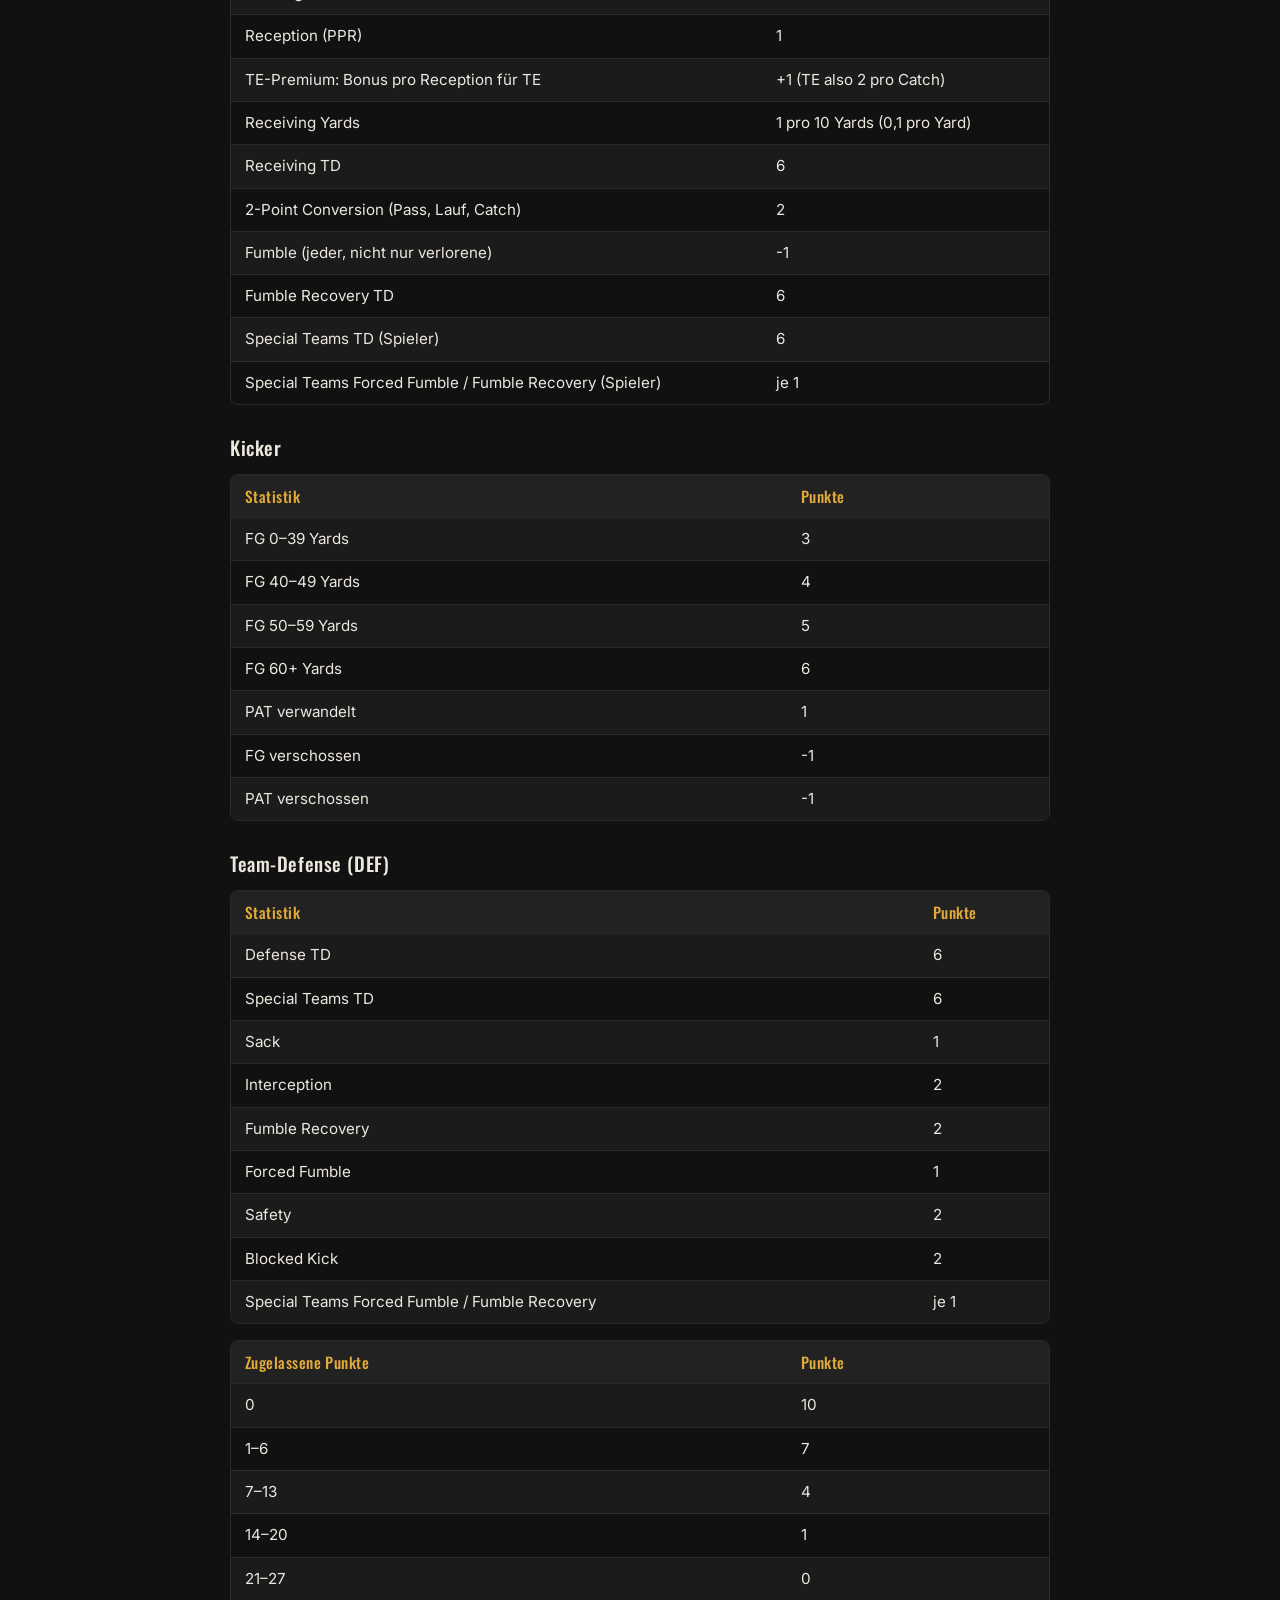
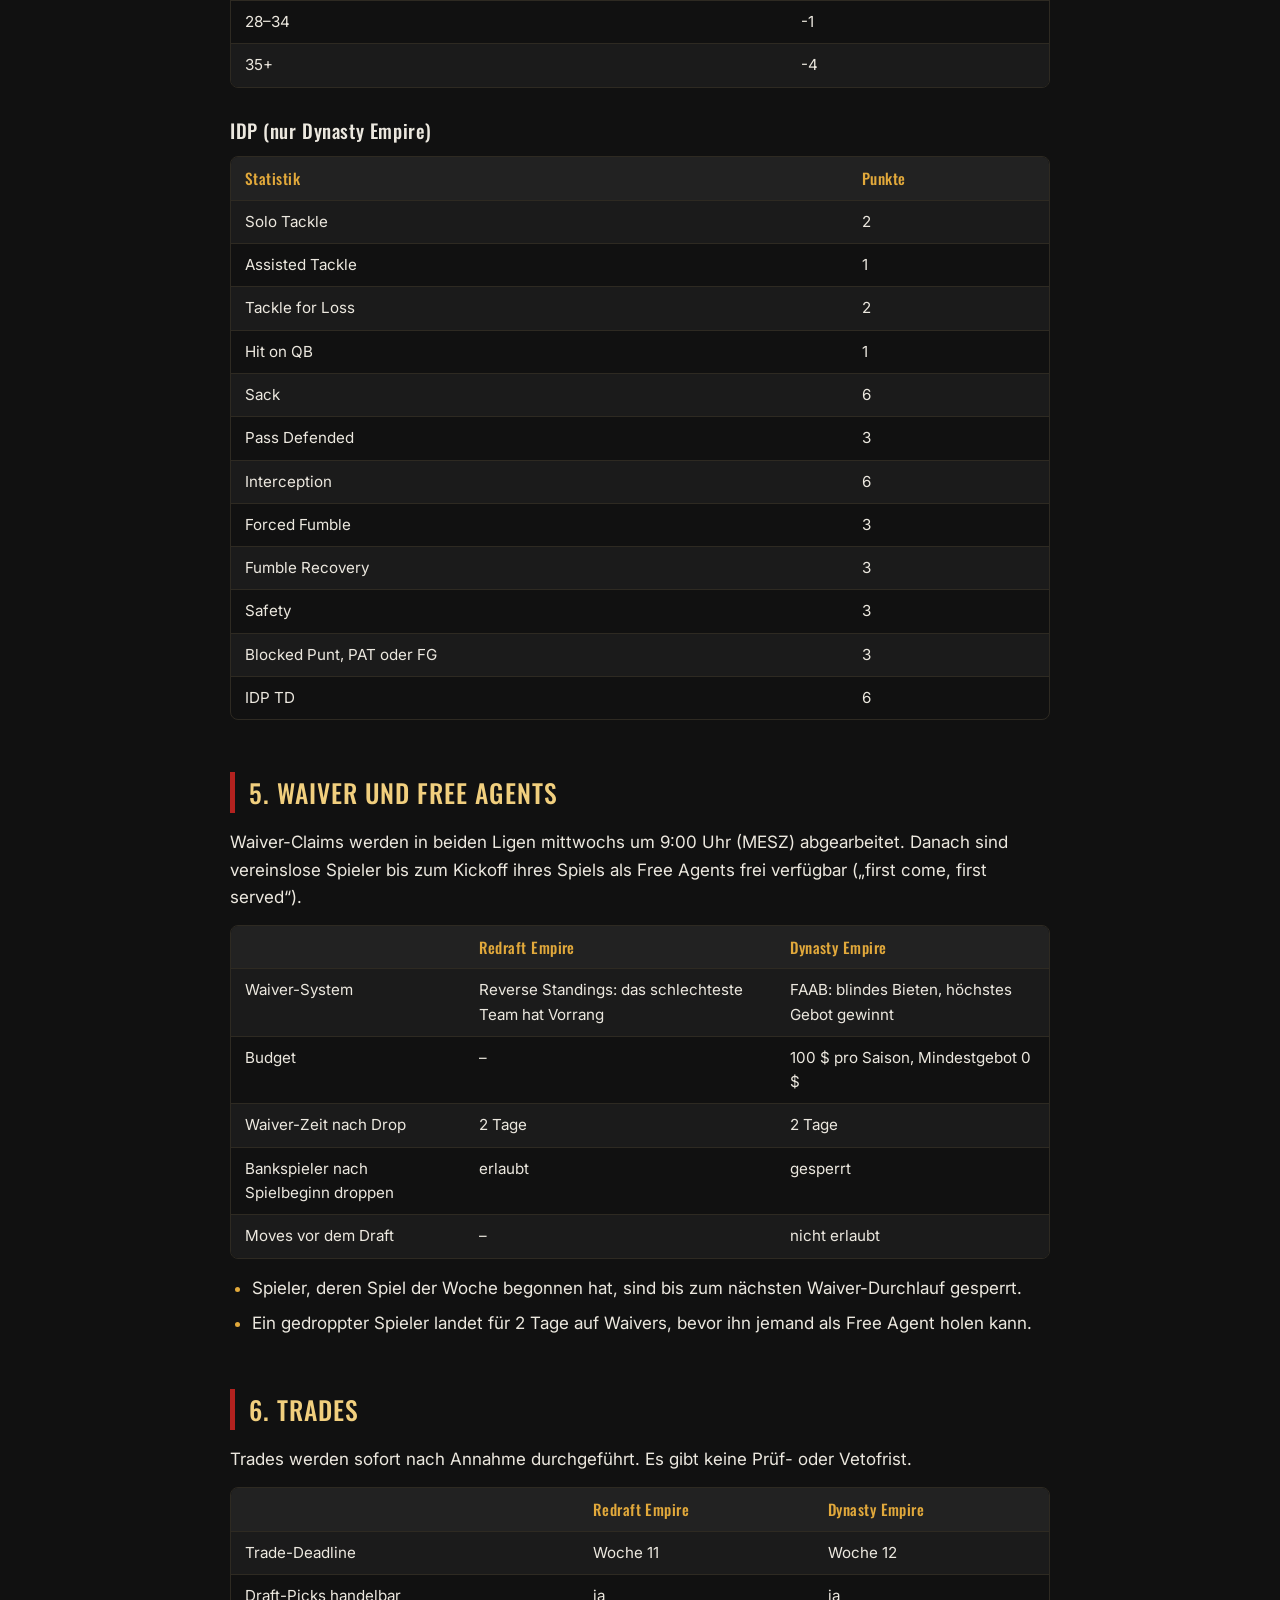
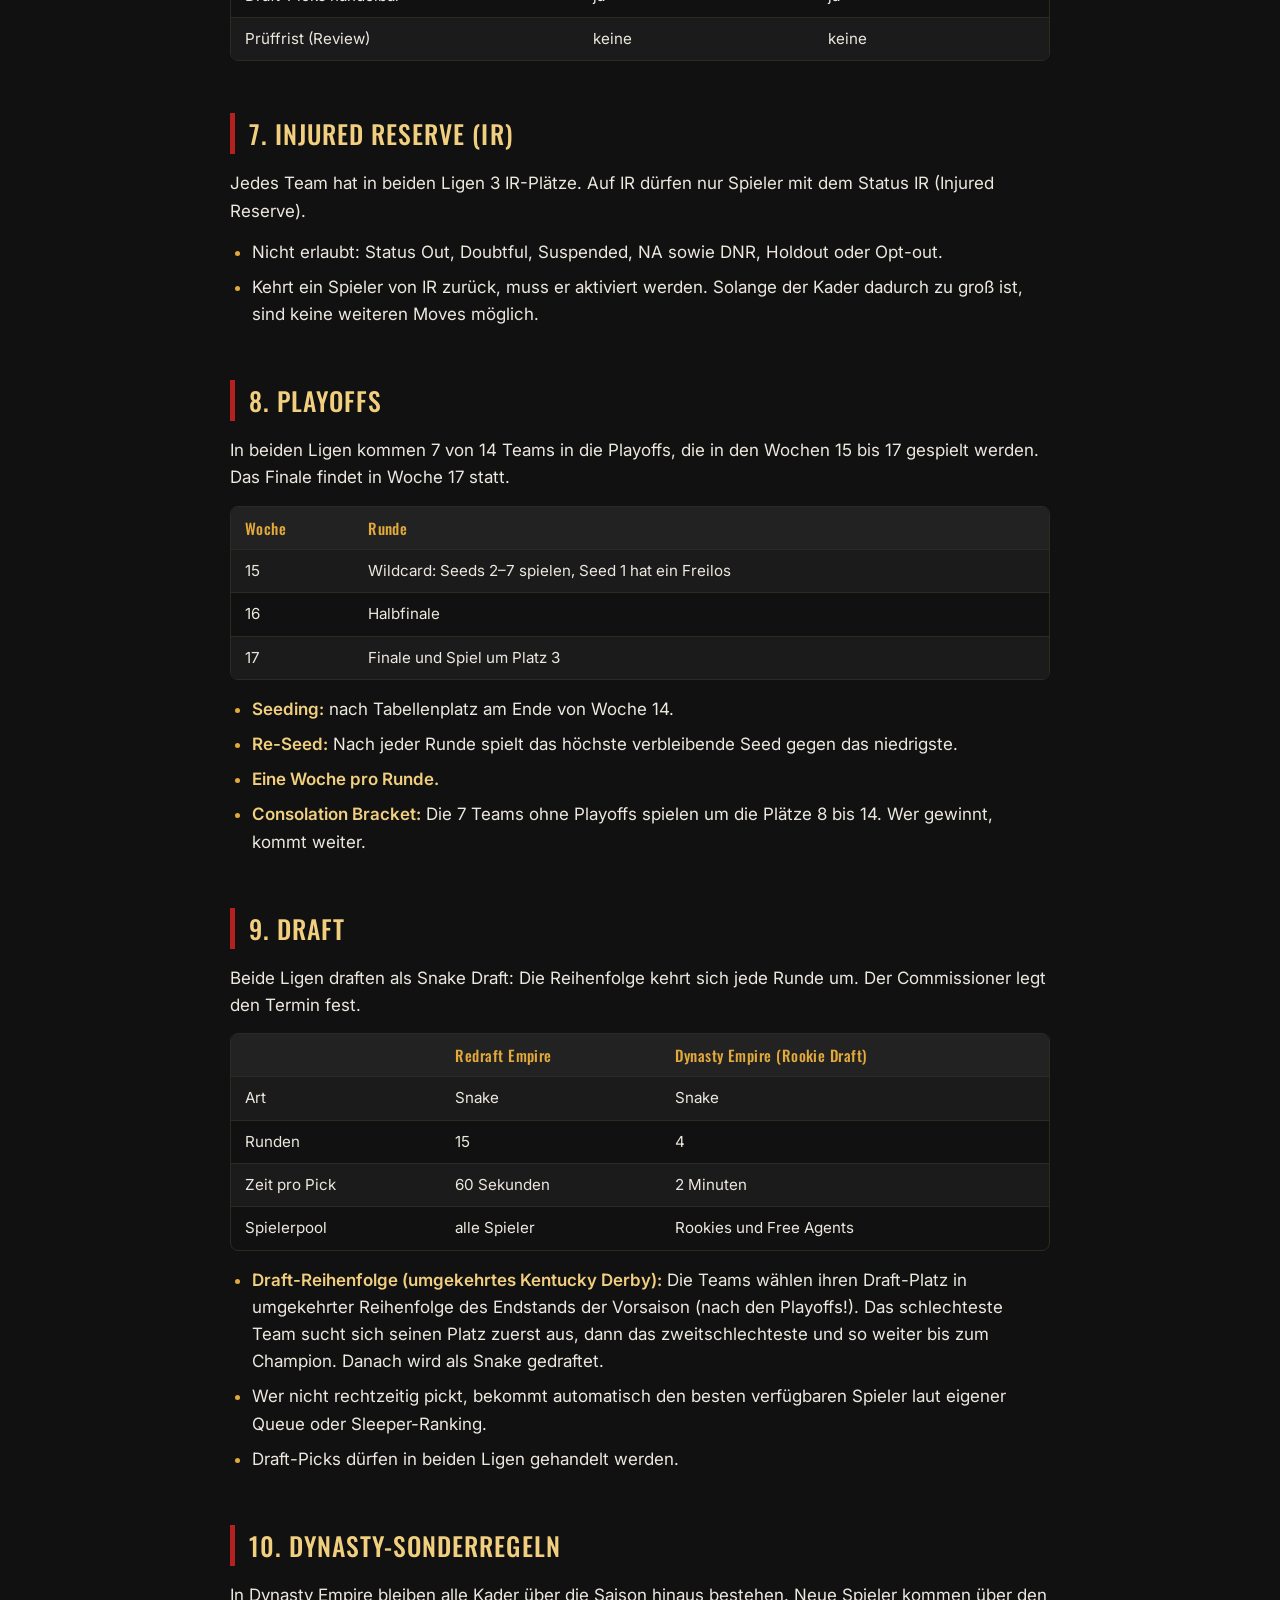
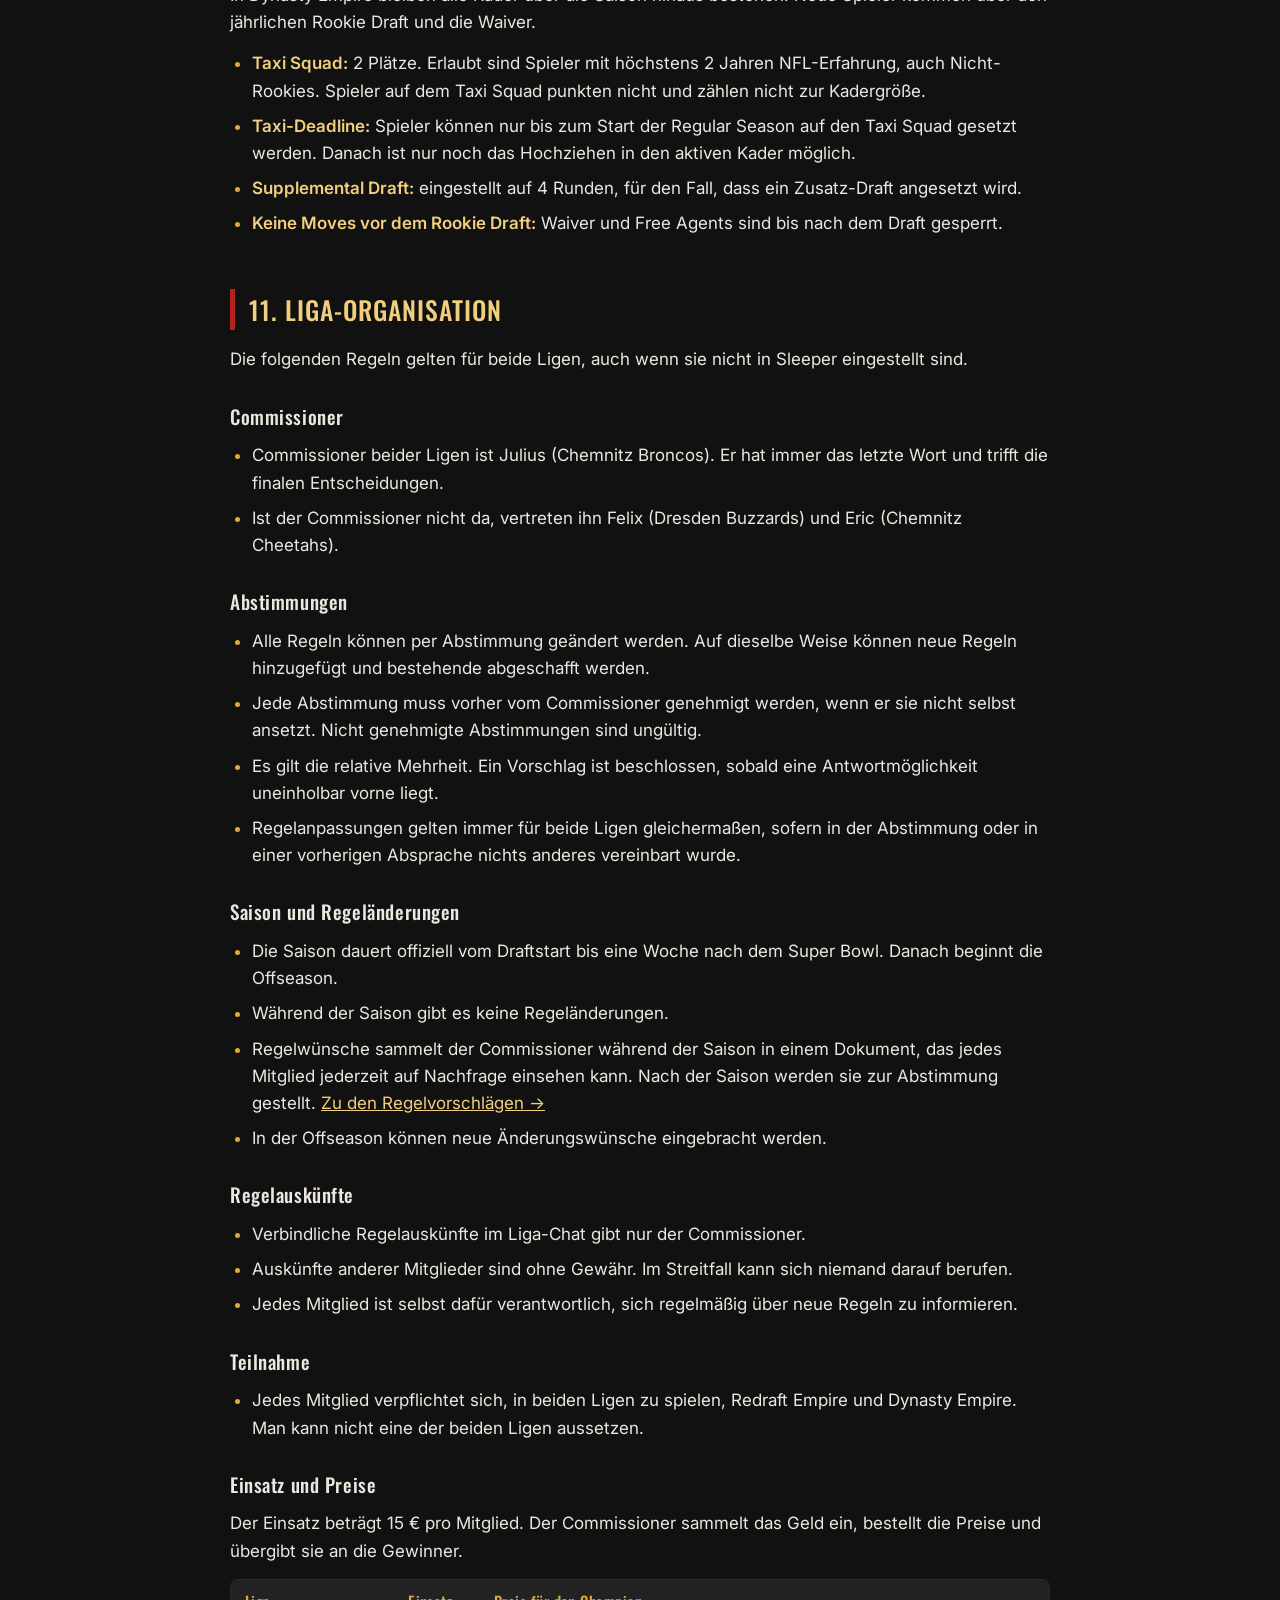
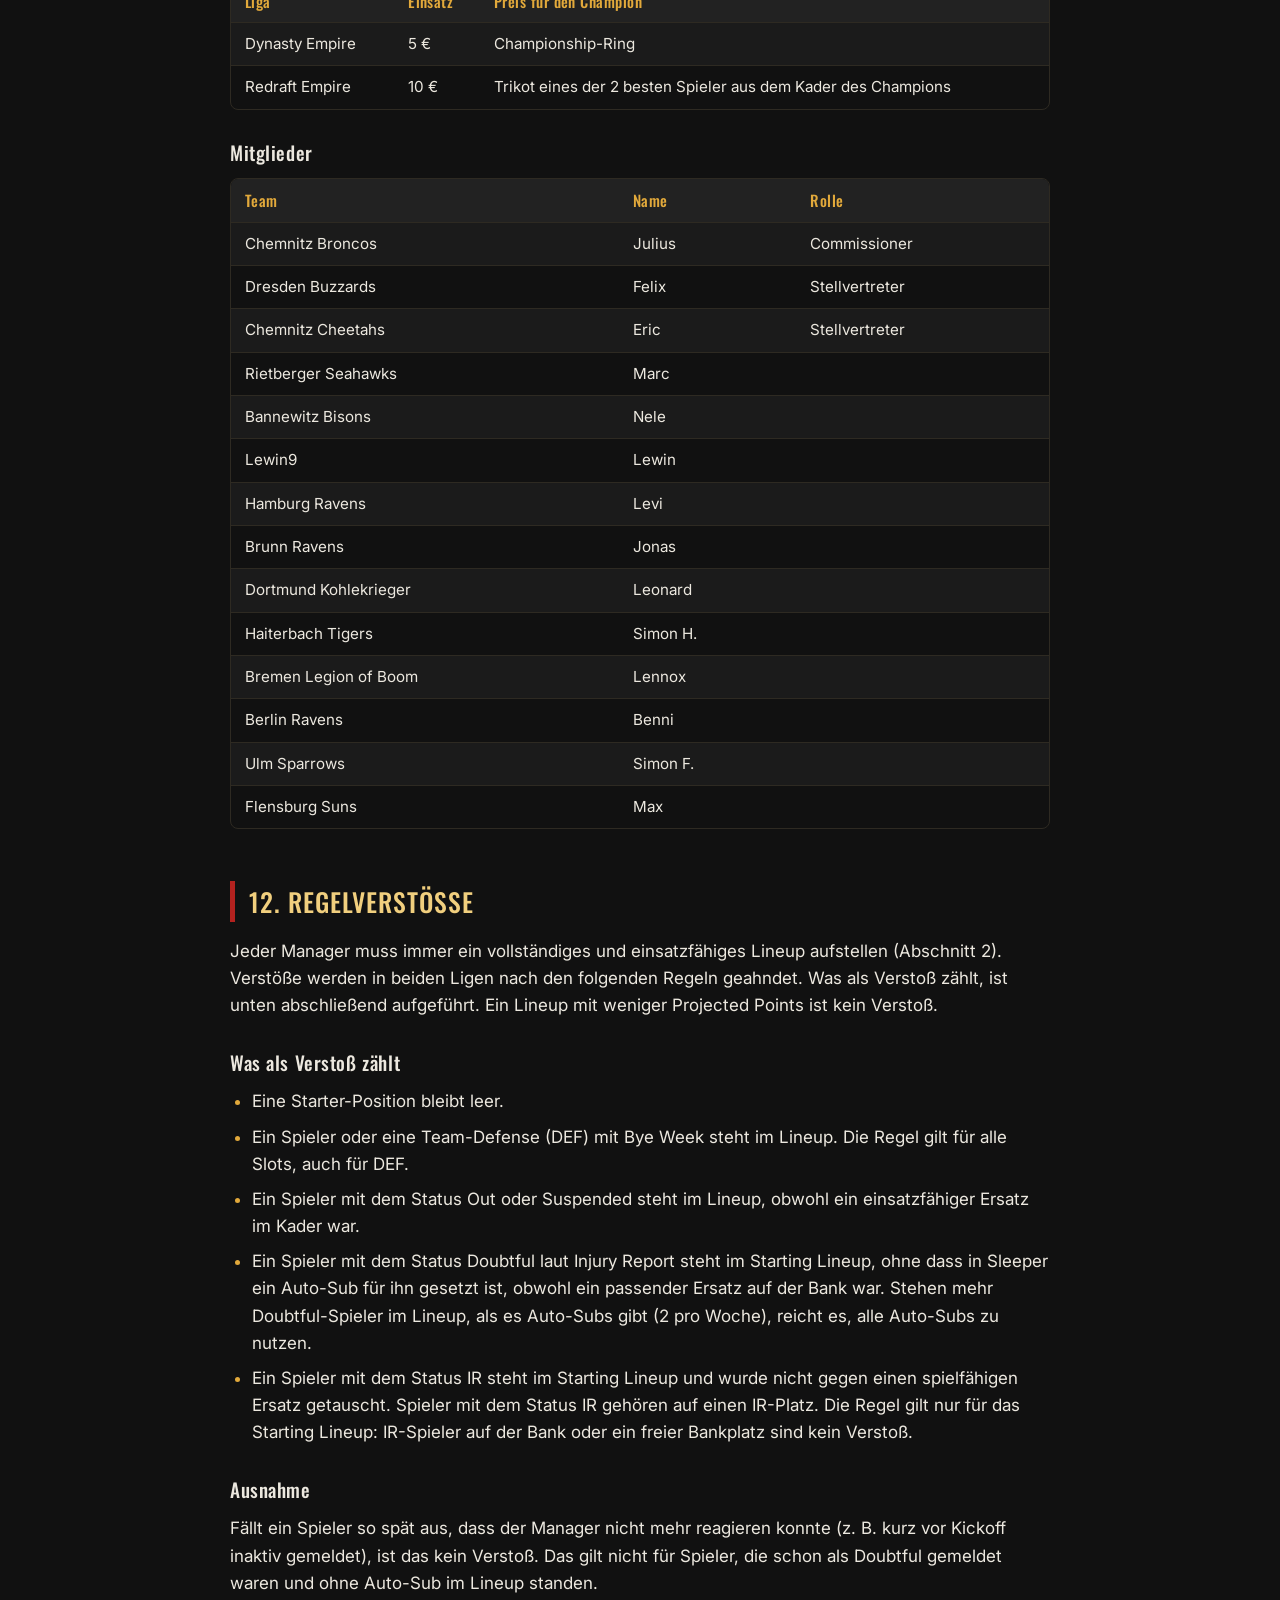
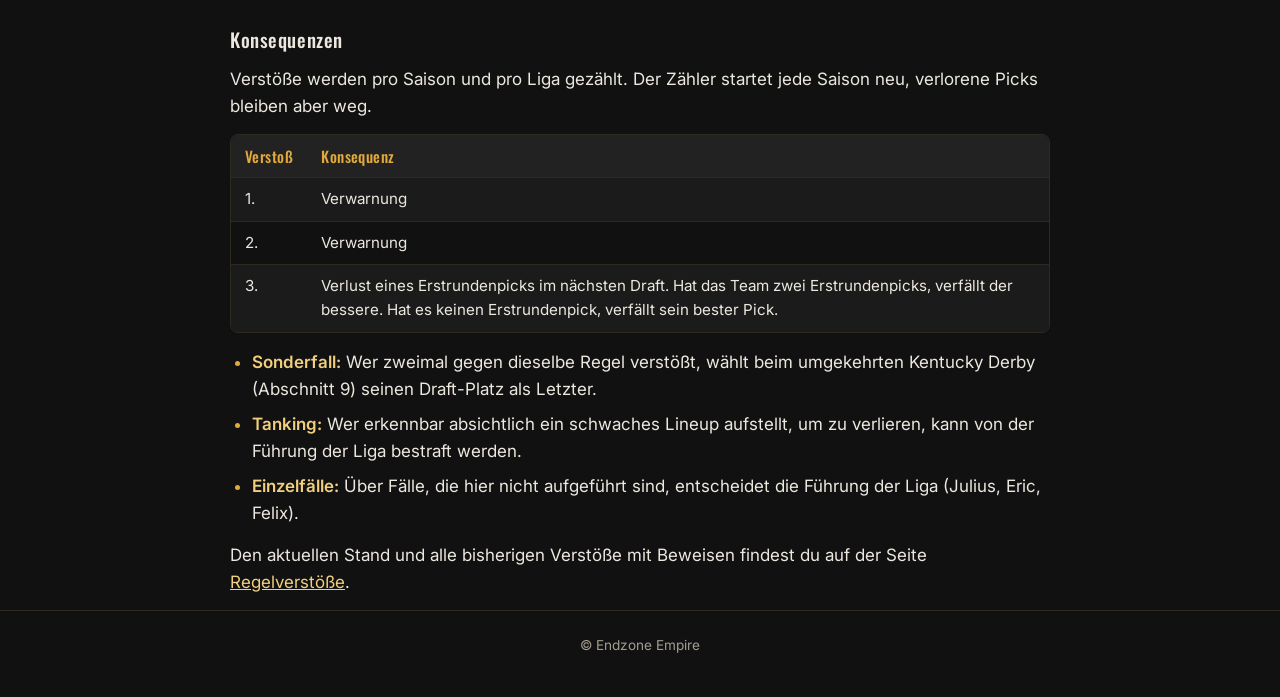
==== commit 98f2ee90: "Bye-Week-Regel gilt für alle Slots, auch für die Team-Defense (DEF) Co-Authored-By: Claude Opus 5.5 " ====
--- a/index.html
+++ b/index.html
@@ -384,7 +384,7 @@
       <h3>Was als Verstoß zählt</h3>
       <ul class="points">
         <li>Eine Starter-Position bleibt leer.</li>
-        <li>Ein Spieler mit Bye Week steht im Lineup.</li>
+        <li>Ein Spieler oder eine Team-Defense (DEF) mit Bye Week steht im Lineup. Die Regel gilt für alle Slots, auch für DEF.</li>
         <li>Ein Spieler mit dem Status Out oder Suspended steht im Lineup, obwohl ein einsatzfähiger Ersatz im Kader war.</li>
         <li>Ein Spieler mit dem Status Doubtful laut Injury Report steht im Starting Lineup, ohne dass in Sleeper ein Auto-Sub für ihn gesetzt ist, obwohl ein passender Ersatz auf der Bank war. Stehen mehr Doubtful-Spieler im Lineup, als es Auto-Subs gibt (2 pro Woche), reicht es, alle Auto-Subs zu nutzen.</li>
         <li>Ein Spieler mit dem Status IR steht im Starting Lineup und wurde nicht gegen einen spielfähigen Ersatz getauscht. Spieler mit dem Status IR gehören auf einen IR-Platz. Die Regel gilt nur für das Starting Lineup: IR-Spieler auf der Bank oder ein freier Bankplatz sind kein Verstoß.</li>
